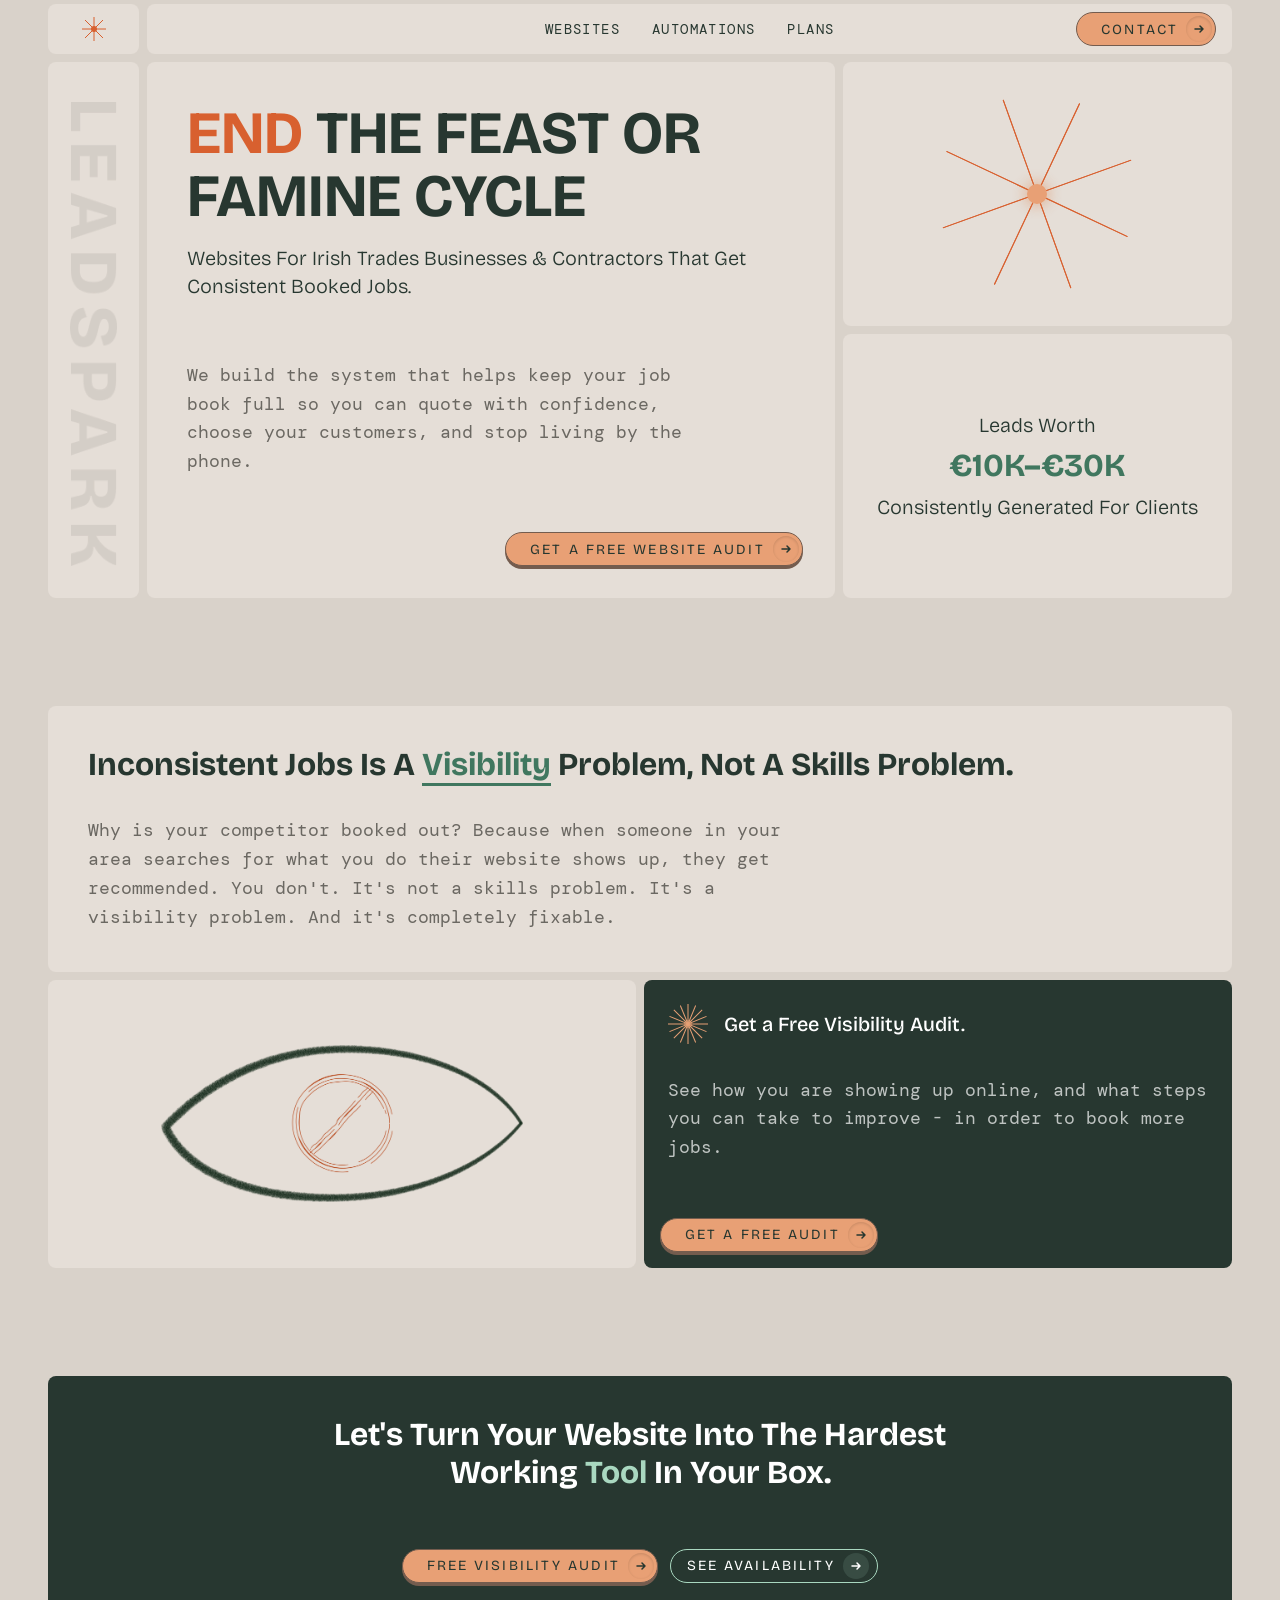
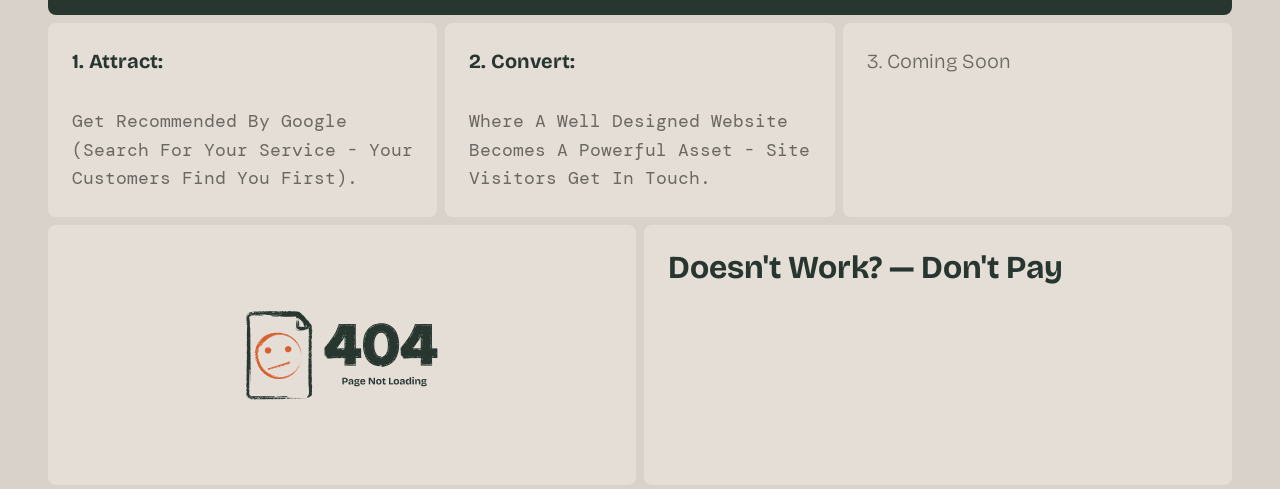
==== index.html @ 6b101833 "Remove inline font-size override on audit paragraph to match standard paragraph sizing Co-Authored-B" ====
<!DOCTYPE html>
<html lang="en">
<head>
  <meta charset="UTF-8">
  <meta name="viewport" content="width=device-width, initial-scale=1.0">
  <title>LeadSpark Systems — Websites For Irish Trades Businesses</title>
  <link rel="preconnect" href="https://fonts.googleapis.com">
  <link rel="preconnect" href="https://fonts.gstatic.com" crossorigin>
  <link href="https://fonts.googleapis.com/css2?family=Bricolage+Grotesque:wght@300;400;500;700&family=DM+Mono:wght@300;400;500&display=swap" rel="stylesheet">
  <style>
    :root {
      --off-white-bg: #d9d2ca;
      --white-card: #e5ded7;
      --transparent: hsla(0, 0%, 100%, 0);
      --brand-green: #40775f;
      --brand-ember: #d8602f;
      --forest-green: #273730;
      --pale-ember: #e8a075;
      --light-green: #a9d8c0;
      --muted-text: #6b6862;
      --forest-green-trans: hsla(153.75, 17%, 18.4%, 0.5);
      --color-white: white;

      --font-headings: 'Bricolage Grotesque', sans-serif;
      --font-paragraphs: 'DM Mono', monospace;

      --font-hero: 60px;
      --font-section-heading: 32px;
      --font-sub-heading: 20px;
      --font-paragraph: 18px;

      --section-side-padding: 48px;
      --section-tb-padding: 4px;
      --large-bento-padding: 32px;
      --small-bento-padding: 16px;
      --grid-gap: 8px;
      --h-para-gap: 16px;
      --text-wrap-padding: 8px;
      --text-wrap-gap: 16px;
      --paragraph-top-margin: 16px;
      --button-holder-margin: 48px;
      --divider-height: 100px;
      --min-bottom-pad: 64px;

      --outside-corner: 8px;

      --max-section-width: 1600px;
      --min-text-bento-height: 300px;
      --min-hero-bento-height: 600px;
      --boxy-paragraph-max-width: 500px;

      --logo-side-padding: 8px;
      --grid-columns: 12;
    }

    @media (max-width: 991px) {
      :root {
        --section-side-padding: 16px;
        --large-bento-padding: 24px;
        --grid-gap: 6px;
        --font-hero: 6vw;
        --font-section-heading: 3.6vw;
        --font-sub-heading: 2vw;
        --font-paragraph: 2vw;
        --outside-corner: 6px;
        --divider-height: 64px;
        --button-holder-margin: 32px;
        --grid-columns: 8;
      }
    }

    @media (max-width: 767px) {
      :root {
        --section-side-padding: 16px;
        --grid-gap: 6px;
        --font-hero: 8vw;
        --font-section-heading: 6vw;
        --font-sub-heading: 3.2vw;
        --font-paragraph: 2.8vw;
        --outside-corner: 4px;
        --divider-height: 56px;
        --large-bento-padding: 24px;
        --small-bento-padding: 16px;
        --button-holder-margin: 32px;
        --grid-columns: 6;
        --logo-side-padding: 4px;
        --text-wrap-padding: 4px;
        --text-wrap-gap: 16px;
        --paragraph-top-margin: 8px;
      }
    }

    @media (max-width: 479px) {
      :root {
        --section-side-padding: 8px;
        --grid-gap: 4px;
        --large-bento-padding: 12px;
        --small-bento-padding: 8px;
        --min-bottom-pad: 32px;
        --button-holder-margin: 24px;
      }
    }

    *, *::before, *::after { margin: 0; padding: 0; box-sizing: border-box; }

    body {
      background-color: var(--off-white-bg);
      color: var(--forest-green);
      font-family: var(--font-paragraphs);
      font-size: var(--font-paragraph);
      -webkit-font-smoothing: antialiased;
    }

    h1, h2, h3, h4, h5, h6 { font-family: var(--font-headings); }
    a { color: inherit; text-decoration: none; }

    /* ========== NAV (bento grid based) ========== */
    .nav-section {
      position: sticky;
      top: 0;
      z-index: 100;
      width: 100%;
      padding: var(--section-tb-padding) var(--section-side-padding);
      background-color: var(--off-white-bg);
    }

    .nav-container {
      max-width: var(--max-section-width);
      margin: 0 auto;
    }

    .nav-grid {
      display: grid;
      grid-template-columns: repeat(var(--grid-columns), minmax(0, 1fr));
      gap: var(--grid-gap);
      align-items: stretch;
    }

    .nav-logo-bento {
      grid-column: 1 / 2;
      background-color: var(--white-card);
      border-radius: var(--outside-corner);
      display: flex;
      align-items: center;
      justify-content: center;
      padding: 8px;
    }

    .nav-logo-bento svg { width: 28px; height: 28px; }

    .nav-links-bento {
      grid-column: 2 / -1;
      background-color: var(--white-card);
      border-radius: var(--outside-corner);
      position: relative;
      display: flex;
      align-items: center;
      justify-content: flex-end;
      padding: 8px var(--small-bento-padding);
    }

    .nav-links-center {
      position: absolute;
      left: 50%;
      transform: translateX(-50%);
      display: flex;
      gap: 32px;
      font-family: var(--font-paragraphs);
      font-size: 14px;
      font-weight: 400;
      letter-spacing: 0.1em;
    }

    .nav-links-center a { transition: color 0.2s; }
    .nav-links-center a:hover { color: var(--brand-green); }

    .hamburger {
      display: none;
      flex-direction: column;
      gap: 5px;
      cursor: pointer;
      padding: 4px;
      background: none;
      border: none;
    }

    .hamburger span {
      display: block;
      width: 22px;
      height: 2px;
      background-color: var(--forest-green);
      border-radius: 1px;
    }

    @media (max-width: 991px) {
      .nav-links-center { display: none; }
      .hamburger { display: flex; }
      .nav-links-bento { justify-content: space-between; }
    }

    @media (min-width: 992px) {
      .nav-logo-bento { grid-column: 1 / 2; }
      .nav-links-bento { grid-column: 2 / 13; }
    }

    @media (max-width: 991px) {
      .nav-logo-bento { grid-column: 1 / 2; }
      .nav-links-bento { grid-column: 2 / 9; }
    }

    @media (max-width: 767px) {
      .nav-logo-bento { grid-column: 1 / 2; }
      .nav-links-bento { grid-column: 2 / 7; }
      .nav-links-bento .cta-btn { font-size: 11px; padding-left: 12px; letter-spacing: 0.08em; }
    }

    /* ========== UNIVERSAL SECTION ========== */
    .universal-section {
      width: 100%;
      padding: var(--section-tb-padding) var(--section-side-padding);
      margin-bottom: var(--divider-height);
    }

    .universal-section:last-of-type { margin-bottom: 0; }

    .universal-container {
      max-width: var(--max-section-width);
      margin: 0 auto;
    }

    /* ========== BENTO GRID ========== */
    .bento-grid {
      display: grid;
      grid-template-columns: repeat(var(--grid-columns), minmax(0, 1fr));
      grid-auto-flow: row dense;
      gap: var(--grid-gap);
    }

    .bento-grid.rows-8 {
      grid-template-rows: repeat(8, minmax(0, 1fr));
    }

    /* ========== BENTO CARDS (no padding — content wrap handles padding) ========== */
    .fill-bento {
      width: 100%;
      height: 100%;
      background-color: var(--white-card);
      border-radius: var(--outside-corner);
      overflow: hidden;
    }

    .hug-bento {
      width: 100%;
      height: auto;
      background-color: var(--white-card);
      border-radius: var(--outside-corner);
      overflow: hidden;
    }

    .fill-bento.green, .hug-bento.green {
      background-color: var(--forest-green);
      color: var(--color-white);
    }

    /* ========== CONTENT WRAPS (padding lives here) ========== */
    .stretch-wrap {
      display: flex;
      flex-direction: column;
      height: 100%;
      padding: var(--large-bento-padding);
      justify-content: space-between;
    }

    .stretch-block {
      display: flex;
      flex-direction: column;
    }

    .text-wrap {
      display: flex;
      flex-direction: column;
      padding: var(--text-wrap-padding);
      gap: var(--text-wrap-gap);
    }

    .paragraph { margin-top: var(--paragraph-top-margin); }

    .small-bento-wrap {
      padding: var(--small-bento-padding);
      height: 100%;
    }

    .small-bento-wrap.center {
      display: flex;
      flex-direction: column;
      align-items: center;
      justify-content: center;
      text-align: center;
    }

    .small-bento-wrap.stretch {
      display: flex;
      flex-direction: column;
      justify-content: space-between;
    }

    /* ========== BUTTON HOLDER ========== */
    .button-holder {
      display: flex;
      margin-top: var(--button-holder-margin);
    }

    .button-holder.r { justify-content: flex-end; }

    .button-holder.c {
      justify-content: center;
      gap: 12px;
      flex-wrap: wrap;
    }

    .paragraph.block { max-width: var(--boxy-paragraph-max-width); }

    .full-width .paragraph { max-width: 65%; }

    @media (max-width: 767px) {
      .full-width .paragraph { max-width: 100%; }
    }

    /* ========== TYPOGRAPHY ========== */
    .hero-heading {
      font-family: var(--font-headings);
      font-size: var(--font-hero);
      font-weight: 700;
      line-height: 1.05;
      color: var(--forest-green);
    }

    .hero-heading .ember { color: var(--brand-ember); }

    .section-heading {
      font-family: var(--font-headings);
      font-size: var(--font-section-heading);
      font-weight: 700;
      line-height: 1.2;
    }

    .sub-heading {
      font-family: var(--font-headings);
      font-size: var(--font-sub-heading);
      font-weight: 300;
      line-height: 1.4;
    }

    .paragraph {
      font-family: var(--font-paragraphs);
      font-size: var(--font-paragraph);
      line-height: 1.6;
      color: var(--muted-text);
    }

    .green .paragraph { color: hsla(0, 0%, 100%, 0.7); }
    .green .sub-heading, .green .section-heading { color: var(--color-white); }

    .underline-green {
      color: var(--brand-green);
      text-decoration: underline;
      text-underline-offset: 8px;
    }

    .text-light-green { color: var(--light-green); }
    .text-brand-green { color: var(--brand-green); }
    .text-ember { color: var(--brand-ember); }

    /* ========== CTA BUTTON ========== */
    .cta-btn {
      display: inline-flex;
      align-items: center;
      height: 34px;
      border-radius: 20px;
      background-color: var(--pale-ember);
      border: 1px solid hsla(22, 20%, 38%, 1);
      box-shadow: 0 3px 0 0 hsla(22, 20%, 38%, 1);
      padding-left: 24px;
      gap: 8px;
      font-family: var(--font-headings);
      font-size: 14px;
      font-weight: 400;
      letter-spacing: 0.15em;
      color: var(--forest-green);
      cursor: pointer;
      text-decoration: none;
      white-space: nowrap;
      transition: transform 0.15s, box-shadow 0.15s;
    }

    .cta-btn:hover {
      transform: translateY(-2px);
      box-shadow: 0 5px 0 0 hsla(22, 20%, 38%, 1);
    }

    .cta-btn:active {
      transform: translateY(2px);
      box-shadow: 0 1px 0 0 hsla(22, 20%, 38%, 1);
    }

    .cta-btn.no-shadow {
      box-shadow: none;
    }
    .cta-btn.no-shadow:hover {
      box-shadow: none;
      transform: translateY(-1px);
    }
    .cta-btn.no-shadow:active {
      transform: translateY(1px);
    }

    .cta-btn .arrow-circle {
      display: flex;
      align-items: center;
      justify-content: center;
      width: 26px;
      height: 26px;
      border-radius: 50%;
      background-color: var(--pale-ember);
      box-shadow: inset 0 1px 3px rgba(0,0,0,0.15);
      margin-right: 3px;
      transition: transform 0.2s;
    }

    .cta-btn:hover .arrow-circle {
      transform: translateX(2px);
    }

    .cta-btn .arrow-circle svg { width: 12px; height: 12px; }

    .cta-btn-outline {
      display: inline-flex;
      align-items: center;
      height: 34px;
      border-radius: 20px;
      background-color: transparent;
      border: 1px solid var(--light-green);
      padding: 0 16px;
      gap: 8px;
      font-family: var(--font-headings);
      font-size: 14px;
      font-weight: 400;
      letter-spacing: 0.15em;
      color: var(--color-white);
      cursor: pointer;
      text-decoration: none;
      white-space: nowrap;
      transition: background-color 0.2s, transform 0.15s;
    }

    .cta-btn-outline:hover {
      background-color: hsla(150, 30%, 70%, 0.15);
      transform: translateY(-1px);
    }

    .cta-btn-outline:active {
      transform: translateY(1px);
    }

    .cta-btn-outline .arrow-circle {
      display: flex;
      align-items: center;
      justify-content: center;
      width: 26px;
      height: 26px;
      border-radius: 50%;
      background-color: hsla(150, 30%, 70%, 0.15);
      margin-right: -8px;
      transition: transform 0.2s;
    }

    .cta-btn-outline:hover .arrow-circle { transform: translateX(2px); }
    .cta-btn-outline .arrow-circle svg { width: 12px; height: 12px; }

    /* ========== DIVIDER ========== */
    .divider { width: 100%; height: var(--divider-height); }

    /* ========== VERTICAL LOGO IMAGE ========== */
    .hero-vertical { position: relative; }

    .logo-bento-inner {
      position: absolute;
      top: 0;
      left: 0;
      width: 100%;
      height: 100%;
      padding-top: calc(var(--large-bento-padding) + var(--text-wrap-padding));
      padding-bottom: 32px;
      padding-left: 8px;
      padding-right: 8px;
      overflow: hidden;
    }

    .logo-bento-inner img {
      display: block;
      width: 100%;
      height: 100%;
      object-fit: contain;
      object-position: top center;
      opacity: 0.2;
    }

    @media (max-width: 767px) {
      .logo-bento-inner {
        padding-left: 4px;
        padding-right: 4px;
        padding-bottom: 12px;
      }
    }

    /* ========== SPARK (8 spokes + center circle, scroll-reactive) ========== */
    .spark-container {
      position: relative;
      width: 100%;
      height: 100%;
      display: flex;
      align-items: center;
      justify-content: center;
      padding: var(--large-bento-padding);
    }

    .spark-inner {
      position: relative;
      width: 100%;
      max-width: 200px;
      max-height: 200px;
      aspect-ratio: 1;
    }

    .spark-line {
      position: absolute;
      top: 50%;
      left: 50%;
      width: 100%;
      height: 1px;
      background-color: var(--brand-ember);
      transform-origin: center center;
    }

    .spark-center {
      position: absolute;
      top: 50%;
      left: 50%;
      transform: translate(-50%, -50%);
      width: 20px;
      height: 20px;
      border-radius: 50%;
      background-color: var(--pale-ember);
      opacity: 0.6;
      z-index: 2;
      transition: opacity 0.3s, box-shadow 0.3s;
    }

    .spark-center.active {
      opacity: 1;
      box-shadow: 0 0 12px 4px hsla(22, 70%, 55%, 0.3);
    }

    /* ========== SVG / IMAGE CONTAINERS ========== */
    .svg-container {
      display: flex;
      align-items: center;
      justify-content: center;
      width: 100%;
      height: 100%;
      padding: var(--large-bento-padding);
    }

    .svg-container svg,
    .svg-container img { max-width: 70%; max-height: 70%; }

    /* ========== CARD GRID (sub-grid for service cards) ========== */
    .card-grid {
      display: grid;
      width: 100%;
      grid-template-columns: repeat(3, minmax(0, 1fr));
      gap: var(--grid-gap);
    }

    @media (max-width: 767px) {
      .card-grid { grid-template-columns: 1fr; }
      .cta-btn { font-size: 12px; padding-left: 16px; letter-spacing: 0.1em; }
      .cta-btn-outline { font-size: 12px; padding: 0 12px; letter-spacing: 0.1em; }
    }

    /* ===================================================================
       HERO GRID PLACEMENT
       =================================================================== */
    .hero-grid { max-height: 86vh; }

    .hero-vertical {
      grid-column: 1 / 2;
      grid-row: 1 / -1;
    }
    .hero-main {
      grid-column: 2 / 9;
      grid-row: 1 / -1;
    }
    .hero-spark {
      grid-column: 9 / 13;
      grid-row: 1 / 5;
    }
    .hero-stats {
      grid-column: 9 / 13;
      grid-row: 5 / 9;
    }

    @media (max-width: 991px) {
      .hero-main { grid-column: 2 / 6; }
      .hero-spark { grid-column: 6 / 9; }
      .hero-stats { grid-column: 6 / 9; }
    }

    @media (max-width: 767px) {
      .bento-grid.hero-grid {
        grid-template-rows: repeat(6, minmax(0, 1fr));
        max-height: unset;
      }
      .hero-vertical { grid-column: 1 / 2; grid-row: 1 / 5; }
      .hero-main { grid-column: 2 / 7; grid-row: 1 / 5; }
      .hero-main .stretch-wrap { height: auto; justify-content: flex-start; gap: 64px; }
      .hero-main .button-holder { margin-top: 32px; }
      .hero-spark { grid-column: 1 / 4; grid-row: 5 / 7; }
      .hero-stats { grid-column: 4 / 7; grid-row: 5 / 7; }
    }

    /* ===================================================================
       SECTION 2 GRID PLACEMENT
       =================================================================== */
    .s2-text { grid-column: 1 / -1; }
    .s2-eye { grid-column: 1 / 7; min-height: 280px; }
    .s2-audit { grid-column: 7 / 13; }

    @media (max-width: 991px) {
      .s2-text { grid-column: 1 / -1; }
      .s2-eye { grid-column: 1 / 5; }
      .s2-audit { grid-column: 5 / 9; }
    }

    @media (max-width: 767px) {
      /* Text/header bento always first (full width), then the two
         supporting bentos side-by-side below, equal height. */
      .s2-text { grid-column: 1 / -1; grid-row: 1; order: 0; }
      .s2-eye { grid-column: 1 / 4; grid-row: 2; order: 0; min-height: 0; }
      .s2-audit { grid-column: 4 / -1; grid-row: 2; order: 0; }
    }

    /* ===================================================================
       SECTION 3 GRID PLACEMENT
       =================================================================== */
    .s3-cta { grid-column: 1 / -1; }
    .s3-cards { grid-column: 1 / -1; }
    .s3-404 { grid-column: 1 / 7; min-height: 260px; }
    .s3-guarantee { grid-column: 7 / 13; min-height: 260px; }

    @media (max-width: 991px) {
      .s3-404 { grid-column: 1 / 5; }
      .s3-guarantee { grid-column: 5 / 9; }
    }

    @media (max-width: 767px) {
      .s3-404 { grid-column: 1 / -1; }
      .s3-guarantee { grid-column: 1 / -1; }
    }
  </style>
</head>
<body>

  <!-- NAV (bento grid based) -->
  <nav class="nav-section">
    <div class="nav-container">
      <div class="nav-grid">
        <div class="nav-logo-bento">
          <svg width="28" height="28" viewBox="0 0 28 28" fill="none">
            <circle cx="14" cy="14" r="3" fill="var(--brand-ember)"/>
            <line x1="14" y1="2" x2="14" y2="26" stroke="var(--brand-ember)" stroke-width="1"/>
            <line x1="2" y1="14" x2="26" y2="14" stroke="var(--brand-ember)" stroke-width="1"/>
            <line x1="5" y1="5" x2="23" y2="23" stroke="var(--brand-ember)" stroke-width="1"/>
            <line x1="23" y1="5" x2="5" y2="23" stroke="var(--brand-ember)" stroke-width="1"/>
          </svg>
        </div>
        <div class="nav-links-bento">
          <button class="hamburger" aria-label="Menu">
            <span></span>
            <span></span>
            <span></span>
          </button>
          <div class="nav-links-center">
            <a href="#">WEBSITES</a>
            <a href="#">AUTOMATIONS</a>
            <a href="#">PLANS</a>
          </div>
          <a href="#" class="cta-btn no-shadow">
            CONTACT
            <span class="arrow-circle">
              <svg viewBox="0 0 12 12" fill="none"><path d="M2 6h8M7 3l3 3-3 3" stroke="var(--forest-green)" stroke-width="1.5" stroke-linecap="round" stroke-linejoin="round"/></svg>
            </span>
          </a>
        </div>
      </div>
    </div>
  </nav>

  <!-- ========== SECTION 1 — HERO ========== -->
  <section class="universal-section">
    <div class="universal-container">
      <div class="bento-grid rows-8 hero-grid">

        <!-- Vertical LEADSPARK — image -->
        <div class="fill-bento hero-vertical">
          <div class="logo-bento-inner">
            <img src="assets/leadspark.png" alt="LEADSPARK">
          </div>
        </div>

        <!-- Hero Main Card (hug-bento, anchor) -->
        <div class="hug-bento hero-main">
          <div class="stretch-wrap">
            <div class="stretch-block">
              <div class="text-wrap">
                <h2 class="hero-heading"><span class="ember">END</span> THE FEAST OR FAMINE CYCLE</h2>
                <h1 class="sub-heading">Websites For Irish Trades Businesses &amp; Contractors That Get Consistent Booked Jobs.</h1>
              </div>
            </div>
            <div class="stretch-block">
              <div class="text-wrap">
                <p class="paragraph block">We build the system that helps keep your job book full so you can quote with confidence, choose your customers, and stop living by the phone.</p>
              </div>
              <div class="button-holder r">
                <a href="#" class="cta-btn">
                  GET A FREE WEBSITE AUDIT
                  <span class="arrow-circle">
                    <svg viewBox="0 0 12 12" fill="none"><path d="M2 6h8M7 3l3 3-3 3" stroke="var(--forest-green)" stroke-width="1.5" stroke-linecap="round" stroke-linejoin="round"/></svg>
                  </span>
                </a>
              </div>
            </div>
          </div>
        </div>

        <!-- Spark (8 spokes + center circle, scroll-reactive) -->
        <div class="fill-bento hero-spark">
          <div class="spark-container">
            <div class="spark-inner" id="hero-spark">
              <div class="spark-line"></div>
              <div class="spark-line"></div>
              <div class="spark-line"></div>
              <div class="spark-line"></div>
              <div class="spark-line"></div>
              <div class="spark-line"></div>
              <div class="spark-line"></div>
              <div class="spark-line"></div>
              <div class="spark-center" id="spark-center"></div>
            </div>
          </div>
        </div>

        <!-- Stats Card -->
        <div class="fill-bento hero-stats">
          <div class="small-bento-wrap center">
            <span class="sub-heading">Leads Worth</span>
            <span class="section-heading text-brand-green" style="margin: 8px 0;">&#8364;10K&ndash;&#8364;30K</span>
            <span class="sub-heading">Consistently Generated For Clients</span>
          </div>
        </div>

      </div>
    </div>
  </section>

  <!-- ========== SECTION 2 — VISIBILITY PROBLEM ========== -->
  <section class="universal-section">
    <div class="universal-container">
      <div class="bento-grid">

        <div class="hug-bento full-width s2-text">
          <div class="stretch-wrap" style="height:auto;">
            <div class="stretch-block">
              <div class="text-wrap">
                <h2 class="section-heading">Inconsistent Jobs Is A <span class="underline-green">Visibility</span> Problem, Not A Skills Problem.</h2>
              </div>
              <div class="text-wrap">
                <p class="paragraph">Why is your competitor booked out? Because when someone in your area searches for what you do their website shows up, they get recommended. You don't. It's not a skills problem. It's a visibility problem. And it's completely fixable.</p>
              </div>
            </div>
          </div>
        </div>

        <!-- Eye Illustration (image) -->
        <div class="fill-bento s2-eye">
          <div class="svg-container">
            <img src="assets/eye.png" alt="Eye illustration">
          </div>
        </div>

        <!-- Free Audit Card (green) -->
        <div class="fill-bento green s2-audit">
          <div class="small-bento-wrap stretch">
            <div class="stretch-block">
              <div class="text-wrap">
                <div style="display:flex;align-items:center;gap:var(--h-para-gap);">
                  <div class="spark-container" style="width:40px;height:40px;padding:0;">
                    <div class="spark-inner" style="max-width:40px;max-height:40px;">
                      <div class="spark-line" style="background-color:var(--pale-ember);transform:translate(-50%,-50%) rotate(0deg);"></div>
                      <div class="spark-line" style="background-color:var(--pale-ember);transform:translate(-50%,-50%) rotate(22.5deg);"></div>
                      <div class="spark-line" style="background-color:var(--pale-ember);transform:translate(-50%,-50%) rotate(45deg);"></div>
                      <div class="spark-line" style="background-color:var(--pale-ember);transform:translate(-50%,-50%) rotate(67.5deg);"></div>
                      <div class="spark-line" style="background-color:var(--pale-ember);transform:translate(-50%,-50%) rotate(90deg);"></div>
                      <div class="spark-line" style="background-color:var(--pale-ember);transform:translate(-50%,-50%) rotate(112.5deg);"></div>
                      <div class="spark-line" style="background-color:var(--pale-ember);transform:translate(-50%,-50%) rotate(135deg);"></div>
                      <div class="spark-line" style="background-color:var(--pale-ember);transform:translate(-50%,-50%) rotate(157.5deg);"></div>
                      <div class="spark-center" style="width:8px;height:8px;background-color:var(--pale-ember);opacity:0.5;"></div>
                    </div>
                  </div>
                  <h3 class="sub-heading" style="color:var(--color-white);font-weight:500;">Get a Free Visibility Audit.</h3>
                </div>
              </div>
              <div class="text-wrap">
                <p class="paragraph" style="color:hsla(0,0%,100%,0.7);">See how you are showing up online, and what steps you can take to improve - in order to book more jobs.</p>
              </div>
            </div>
            <div class="button-holder">
              <a href="#" class="cta-btn">
                GET A FREE AUDIT
                <span class="arrow-circle">
                  <svg viewBox="0 0 12 12" fill="none"><path d="M2 6h8M7 3l3 3-3 3" stroke="var(--forest-green)" stroke-width="1.5" stroke-linecap="round" stroke-linejoin="round"/></svg>
                </span>
              </a>
            </div>
          </div>
        </div>

      </div>
    </div>
  </section>

  <!-- ========== SECTION 3 — CTA + SERVICES ========== -->
  <section class="universal-section">
    <div class="universal-container">
      <div class="bento-grid" style="grid-auto-rows: auto;">

        <div class="hug-bento green full-width s3-cta">
          <div class="stretch-wrap" style="align-items:center;text-align:center;">
            <div class="stretch-block" style="align-items:center;">
              <div class="text-wrap" style="align-items:center;">
                <h2 class="section-heading" style="color:var(--color-white);max-width:700px;">Let's Turn Your Website Into The Hardest Working <span class="text-light-green">Tool</span> In Your Box.</h2>
              </div>
              <div class="button-holder c">
                <a href="#" class="cta-btn">
                  FREE VISIBILITY AUDIT
                  <span class="arrow-circle">
                    <svg viewBox="0 0 12 12" fill="none"><path d="M2 6h8M7 3l3 3-3 3" stroke="var(--forest-green)" stroke-width="1.5" stroke-linecap="round" stroke-linejoin="round"/></svg>
                  </span>
                </a>
                <a href="#" class="cta-btn-outline">
                  SEE AVAILABILITY
                  <span class="arrow-circle">
                    <svg viewBox="0 0 12 12" fill="none"><path d="M2 6h8M7 3l3 3-3 3" stroke="var(--color-white)" stroke-width="1.5" stroke-linecap="round" stroke-linejoin="round"/></svg>
                  </span>
                </a>
              </div>
            </div>
          </div>
        </div>

        <div class="s3-cards">
          <div class="card-grid">
            <div class="fill-bento">
              <div class="small-bento-wrap stretch">
                <div class="text-wrap">
                  <h3 class="sub-heading"><strong>1. Attract:</strong></h3>
                </div>
                <div class="text-wrap">
                  <p class="paragraph">Get Recommended By Google (Search For Your Service - Your Customers Find You First).</p>
                </div>
              </div>
            </div>
            <div class="fill-bento">
              <div class="small-bento-wrap stretch">
                <div class="text-wrap">
                  <h3 class="sub-heading"><strong>2. Convert:</strong></h3>
                </div>
                <div class="text-wrap">
                  <p class="paragraph">Where A Well Designed Website Becomes A Powerful Asset - Site Visitors Get In Touch.</p>
                </div>
              </div>
            </div>
            <div class="fill-bento">
              <div class="small-bento-wrap stretch">
                <div class="text-wrap">
                  <h3 class="sub-heading" style="color:var(--muted-text);">3. Coming Soon</h3>
                </div>
              </div>
            </div>
          </div>
        </div>

        <!-- 404 Illustration (image) -->
        <div class="fill-bento s3-404">
          <div class="svg-container">
            <img src="assets/Group 4.png" alt="404 Page Not Loading">
          </div>
        </div>

        <!-- Guarantee Card -->
        <div class="fill-bento s3-guarantee">
          <div class="small-bento-wrap stretch">
            <div class="text-wrap">
              <h3 class="section-heading">Doesn't Work? &mdash; Don't Pay</h3>
            </div>
          </div>
        </div>

      </div>
    </div>
  </section>

  <script>
    (function() {
      var spark = document.getElementById('hero-spark');
      var center = document.getElementById('spark-center');
      if (!spark) return;

      var spokes = spark.querySelectorAll('.spark-line');
      var angle = 0;
      var velocity = 0;
      var lastScroll = window.scrollY;
      var idleSpeed = 0.08;
      var scrollBoost = 0;

      function setSpokes() {
        var baseSpacing = 360 / spokes.length;
        for (var i = 0; i < spokes.length; i++) {
          var a = angle + (baseSpacing * i);
          spokes[i].style.transform = 'translate(-50%, -50%) rotate(' + a + 'deg)';
        }
      }

      function tick() {
        var currentScroll = window.scrollY;
        var delta = Math.abs(currentScroll - lastScroll);
        lastScroll = currentScroll;

        scrollBoost += (delta * 0.8 - scrollBoost) * 0.12;
        scrollBoost *= 0.96;

        velocity = idleSpeed + scrollBoost * 0.15;
        angle += velocity;

        if (scrollBoost > 1.5 && center) {
          center.classList.add('active');
        } else if (center) {
          center.classList.remove('active');
        }

        setSpokes();
        requestAnimationFrame(tick);
      }

      setSpokes();
      requestAnimationFrame(tick);
    })();
  </script>

</body>
</html>
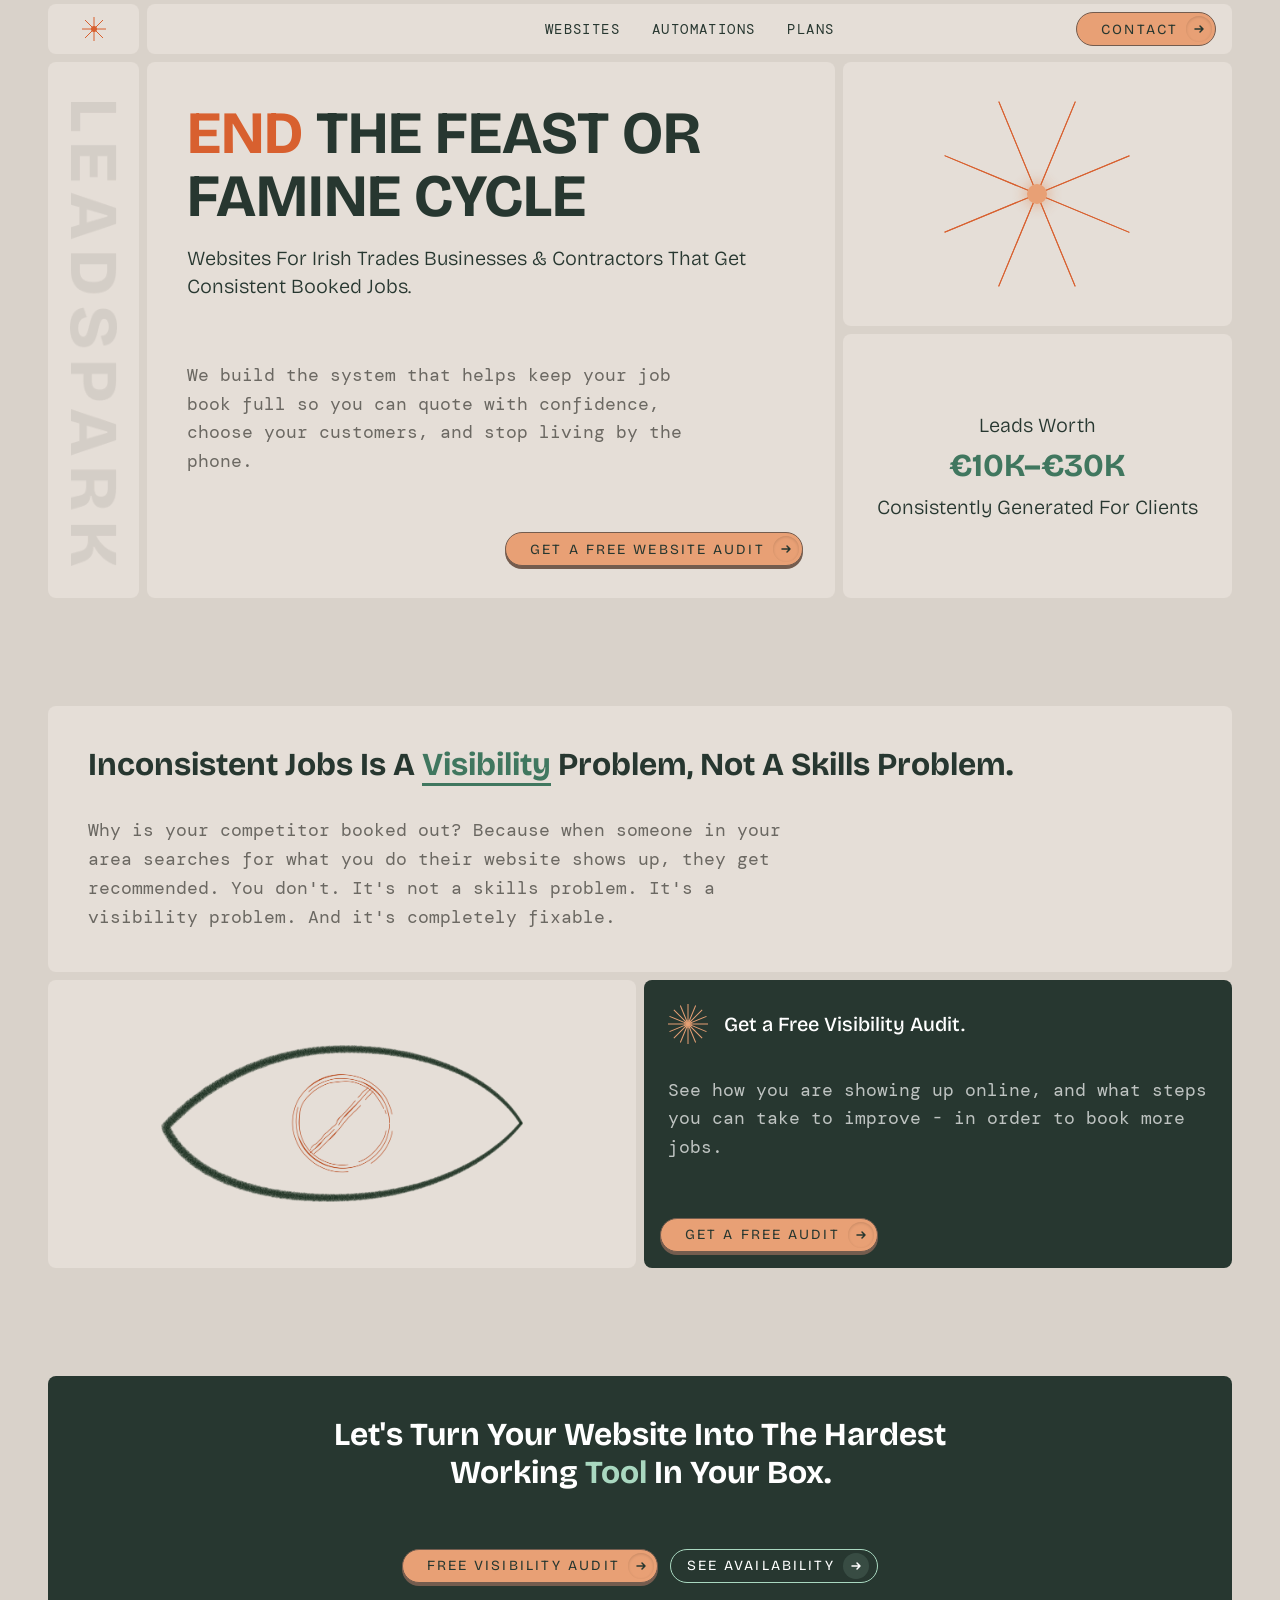
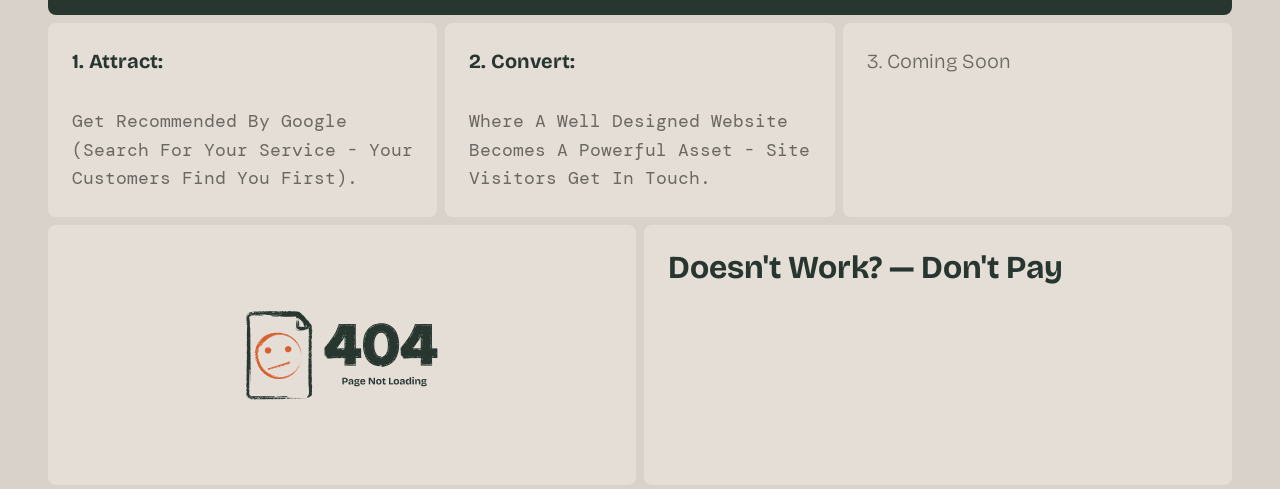
==== commit 317327ec: "Scale down buttons proportionally on mobile (height, arrow circle, gap, border-radius) Co-Authored-B" ====
--- a/index.html
+++ b/index.html
@@ -584,8 +584,12 @@
 
     @media (max-width: 767px) {
       .card-grid { grid-template-columns: 1fr; }
-      .cta-btn { font-size: 12px; padding-left: 16px; letter-spacing: 0.1em; }
-      .cta-btn-outline { font-size: 12px; padding: 0 12px; letter-spacing: 0.1em; }
+      .cta-btn { font-size: 12px; height: 28px; padding-left: 16px; gap: 6px; letter-spacing: 0.1em; border-radius: 16px; }
+      .cta-btn .arrow-circle { width: 22px; height: 22px; }
+      .cta-btn .arrow-circle svg { width: 10px; height: 10px; }
+      .cta-btn-outline { font-size: 12px; height: 28px; padding: 0 12px; gap: 6px; letter-spacing: 0.1em; border-radius: 16px; }
+      .cta-btn-outline .arrow-circle { width: 22px; height: 22px; }
+      .cta-btn-outline .arrow-circle svg { width: 10px; height: 10px; }
     }
 
     /* ===================================================================
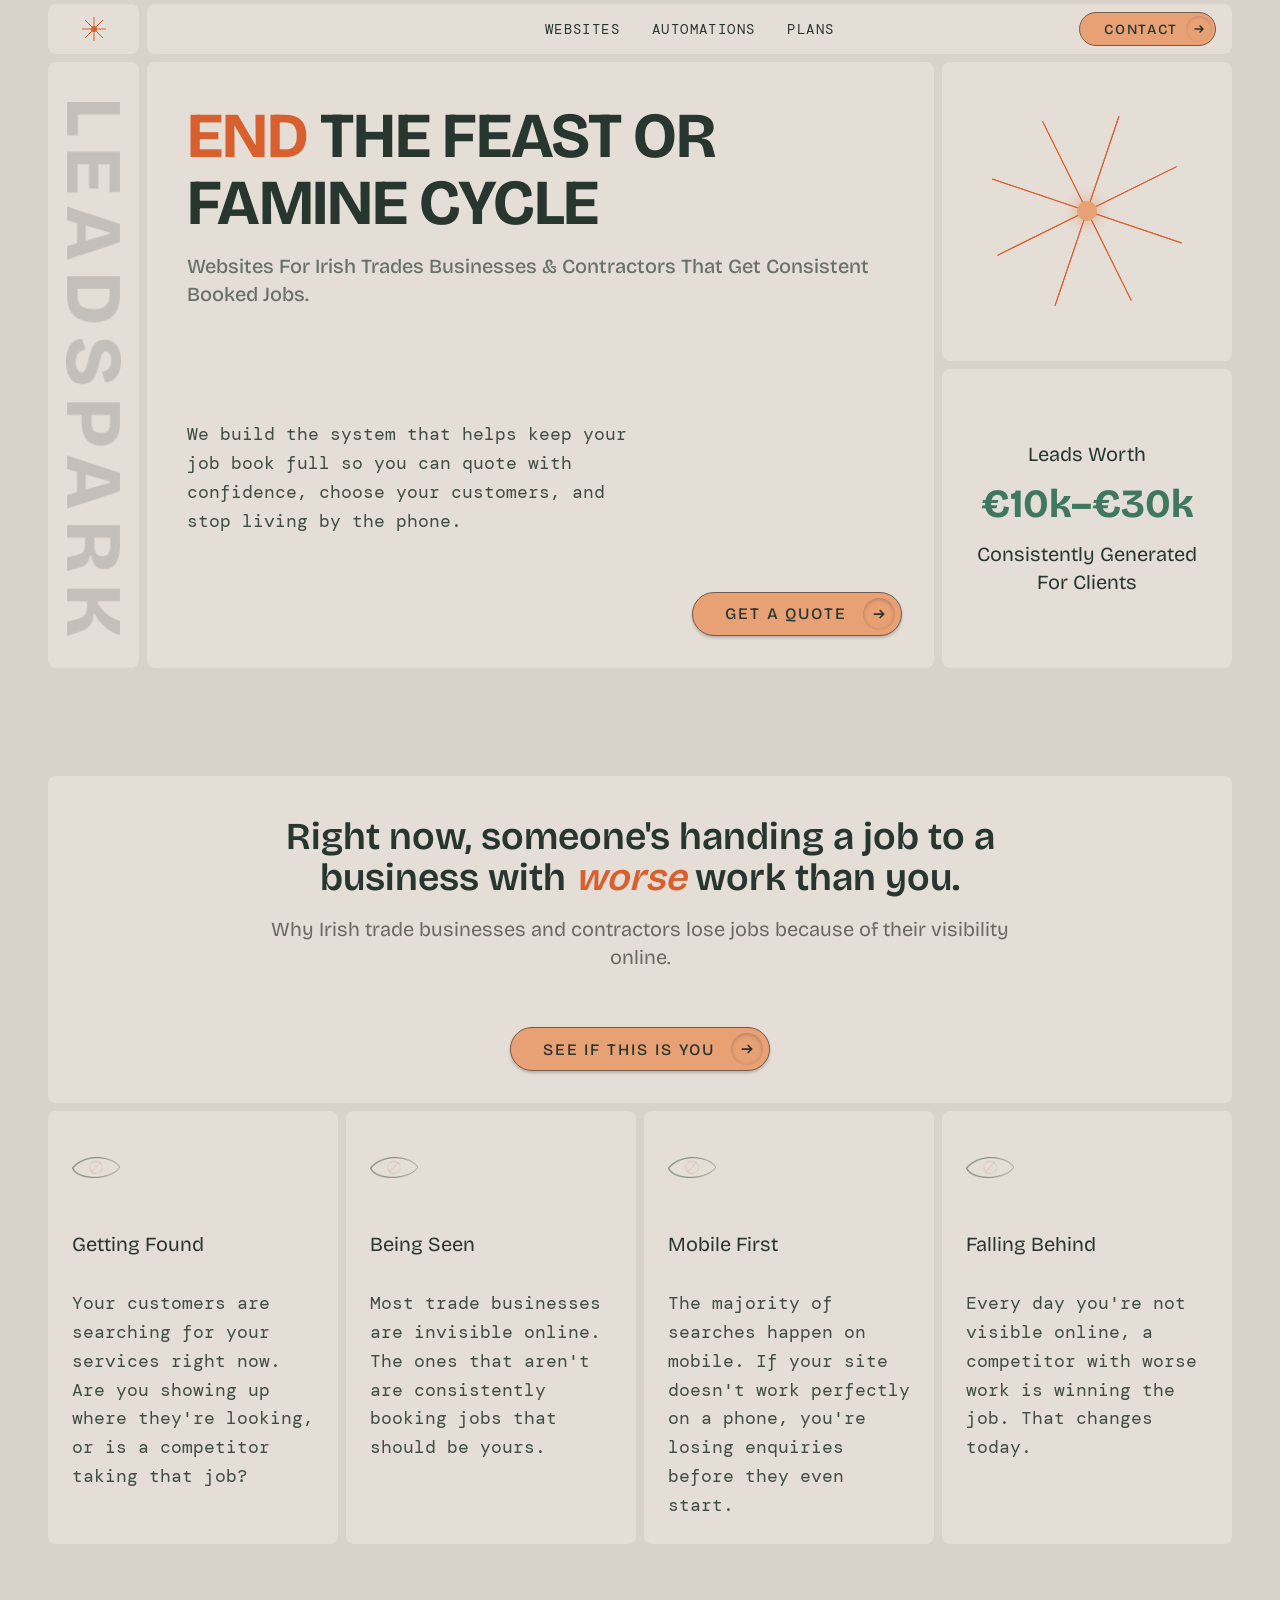
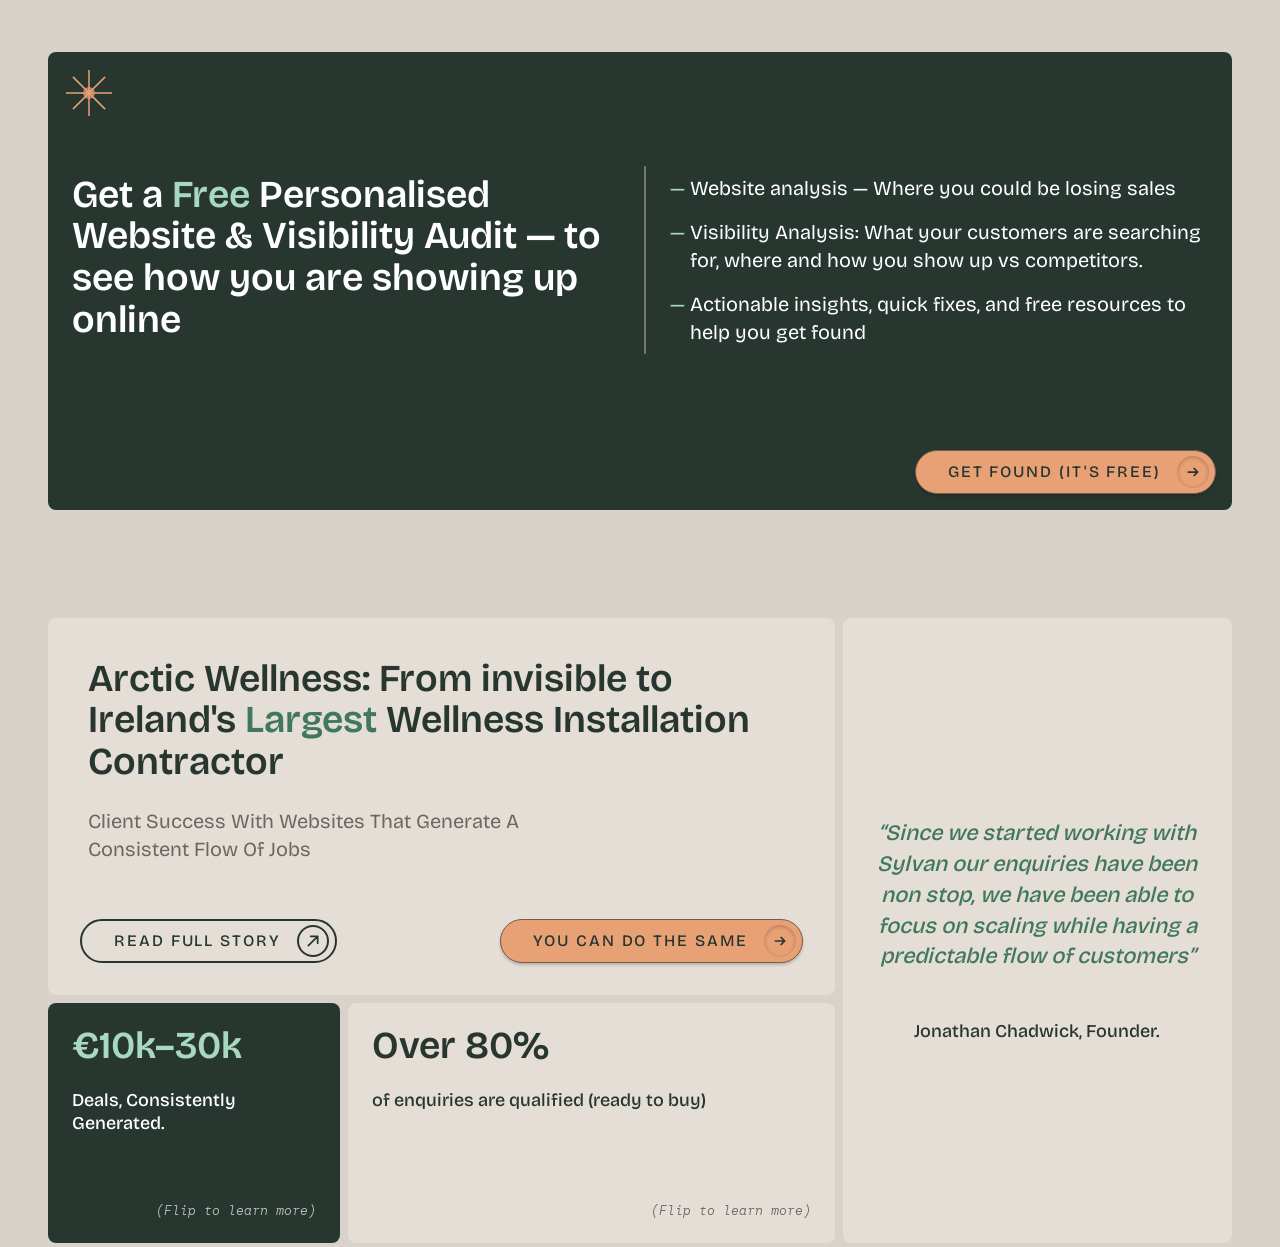
==== commit 8f88cae8: "Rebuild homepage with Figma-accurate layout for all 4 sections - Hero: 2-row grid (LEADSPARK col 1, " ====
--- a/index.html
+++ b/index.html
@@ -6,8 +6,11 @@
   <title>LeadSpark Systems — Websites For Irish Trades Businesses</title>
   <link rel="preconnect" href="https://fonts.googleapis.com">
   <link rel="preconnect" href="https://fonts.gstatic.com" crossorigin>
-  <link href="https://fonts.googleapis.com/css2?family=Bricolage+Grotesque:wght@300;400;500;700&family=DM+Mono:wght@300;400;500&display=swap" rel="stylesheet">
+  <link href="https://fonts.googleapis.com/css2?family=Bricolage+Grotesque:wght@300;400;500;600;700&family=DM+Mono:ital,wght@0,300;0,400;0,500;1,300;1,400&display=swap" rel="stylesheet">
   <style>
+    /* ===================================================================
+       CSS VARIABLES
+       =================================================================== */
     :root {
       --off-white-bg: #d9d2ca;
       --white-card: #e5ded7;
@@ -24,7 +27,7 @@
       --font-headings: 'Bricolage Grotesque', sans-serif;
       --font-paragraphs: 'DM Mono', monospace;
 
-      --font-hero: 60px;
+      --font-hero: 64px;
       --font-section-heading: 32px;
       --font-sub-heading: 20px;
       --font-paragraph: 18px;
@@ -58,10 +61,10 @@
         --section-side-padding: 16px;
         --large-bento-padding: 24px;
         --grid-gap: 6px;
-        --font-hero: 6vw;
-        --font-section-heading: 3.6vw;
-        --font-sub-heading: 2vw;
-        --font-paragraph: 2vw;
+        --font-hero: clamp(32px, 6vw, 60px);
+        --font-section-heading: clamp(20px, 3.6vw, 32px);
+        --font-sub-heading: clamp(14px, 2vw, 20px);
+        --font-paragraph: clamp(14px, 2vw, 18px);
         --outside-corner: 6px;
         --divider-height: 64px;
         --button-holder-margin: 32px;
@@ -73,10 +76,10 @@
       :root {
         --section-side-padding: 16px;
         --grid-gap: 6px;
-        --font-hero: 8vw;
-        --font-section-heading: 6vw;
-        --font-sub-heading: 3.2vw;
-        --font-paragraph: 2.8vw;
+        --font-hero: clamp(24px, 8vw, 48px);
+        --font-section-heading: clamp(18px, 6vw, 32px);
+        --font-sub-heading: clamp(11px, 3.2vw, 18px);
+        --font-paragraph: clamp(11px, 2.8vw, 16px);
         --outside-corner: 4px;
         --divider-height: 56px;
         --large-bento-padding: 24px;
@@ -85,7 +88,7 @@
         --grid-columns: 6;
         --logo-side-padding: 4px;
         --text-wrap-padding: 4px;
-        --text-wrap-gap: 16px;
+        --text-wrap-gap: 8px;
         --paragraph-top-margin: 8px;
       }
     }
@@ -101,6 +104,9 @@
       }
     }
 
+    /* ===================================================================
+       RESET + BASE
+       =================================================================== */
     *, *::before, *::after { margin: 0; padding: 0; box-sizing: border-box; }
 
     body {
@@ -114,7 +120,9 @@
     h1, h2, h3, h4, h5, h6 { font-family: var(--font-headings); }
     a { color: inherit; text-decoration: none; }
 
-    /* ========== NAV (bento grid based) ========== */
+    /* ===================================================================
+       NAV
+       =================================================================== */
     .nav-section {
       position: sticky;
       top: 0;
@@ -196,14 +204,6 @@
       .nav-links-center { display: none; }
       .hamburger { display: flex; }
       .nav-links-bento { justify-content: space-between; }
-    }
-
-    @media (min-width: 992px) {
-      .nav-logo-bento { grid-column: 1 / 2; }
-      .nav-links-bento { grid-column: 2 / 13; }
-    }
-
-    @media (max-width: 991px) {
       .nav-logo-bento { grid-column: 1 / 2; }
       .nav-links-bento { grid-column: 2 / 9; }
     }
@@ -211,10 +211,11 @@
     @media (max-width: 767px) {
       .nav-logo-bento { grid-column: 1 / 2; }
       .nav-links-bento { grid-column: 2 / 7; }
-      .nav-links-bento .cta-btn { font-size: 11px; padding-left: 12px; letter-spacing: 0.08em; }
-    }
-
-    /* ========== UNIVERSAL SECTION ========== */
+    }
+
+    /* ===================================================================
+       SECTION WRAPPERS
+       =================================================================== */
     .universal-section {
       width: 100%;
       padding: var(--section-tb-padding) var(--section-side-padding);
@@ -223,24 +224,29 @@
 
     .universal-section:last-of-type { margin-bottom: 0; }
 
-    .universal-container {
+    .hero-section {
+      width: 100%;
+      padding: var(--section-tb-padding) var(--section-side-padding);
+      margin-bottom: var(--divider-height);
+    }
+
+    .section-container {
       max-width: var(--max-section-width);
       margin: 0 auto;
     }
 
-    /* ========== BENTO GRID ========== */
+    /* ===================================================================
+       BENTO GRID
+       =================================================================== */
     .bento-grid {
       display: grid;
       grid-template-columns: repeat(var(--grid-columns), minmax(0, 1fr));
-      grid-auto-flow: row dense;
       gap: var(--grid-gap);
     }
 
-    .bento-grid.rows-8 {
-      grid-template-rows: repeat(8, minmax(0, 1fr));
-    }
-
-    /* ========== BENTO CARDS (no padding — content wrap handles padding) ========== */
+    /* ===================================================================
+       BENTO CARDS
+       =================================================================== */
     .fill-bento {
       width: 100%;
       height: 100%;
@@ -257,13 +263,22 @@
       overflow: hidden;
     }
 
-    .fill-bento.green, .hug-bento.green {
+    .fill-bento.dark, .hug-bento.dark {
       background-color: var(--forest-green);
       color: var(--color-white);
     }
 
-    /* ========== CONTENT WRAPS (padding lives here) ========== */
-    .stretch-wrap {
+    /* ===================================================================
+       CONTENT WRAPS
+       =================================================================== */
+    .hug-bento-wrap {
+      display: flex;
+      flex-direction: column;
+      padding: var(--large-bento-padding);
+      gap: 96px;
+    }
+
+    .fill-bento-wrap-large {
       display: flex;
       flex-direction: column;
       height: 100%;
@@ -271,67 +286,61 @@
       justify-content: space-between;
     }
 
-    .stretch-block {
-      display: flex;
-      flex-direction: column;
-    }
-
-    .text-wrap {
-      display: flex;
-      flex-direction: column;
-      padding: var(--text-wrap-padding);
-      gap: var(--text-wrap-gap);
-    }
-
-    .paragraph { margin-top: var(--paragraph-top-margin); }
-
-    .small-bento-wrap {
+    .fill-bento-wrap-small {
+      display: flex;
+      flex-direction: column;
+      height: 100%;
       padding: var(--small-bento-padding);
-      height: 100%;
-    }
-
-    .small-bento-wrap.center {
-      display: flex;
-      flex-direction: column;
+    }
+
+    .fill-bento-wrap-small.center {
       align-items: center;
       justify-content: center;
       text-align: center;
     }
 
-    .small-bento-wrap.stretch {
-      display: flex;
-      flex-direction: column;
+    .stretch-wrap {
+      display: flex;
+      flex-direction: column;
+      height: 100%;
+      padding: var(--large-bento-padding);
       justify-content: space-between;
     }
 
-    /* ========== BUTTON HOLDER ========== */
-    .button-holder {
-      display: flex;
-      margin-top: var(--button-holder-margin);
-    }
-
-    .button-holder.r { justify-content: flex-end; }
-
-    .button-holder.c {
-      justify-content: center;
-      gap: 12px;
-      flex-wrap: wrap;
-    }
-
-    .paragraph.block { max-width: var(--boxy-paragraph-max-width); }
-
-    .full-width .paragraph { max-width: 65%; }
-
     @media (max-width: 767px) {
-      .full-width .paragraph { max-width: 100%; }
-    }
-
-    /* ========== TYPOGRAPHY ========== */
+      .stretch-wrap { height: auto; gap: 48px; }
+    }
+
+    .stretch-block {
+      display: flex;
+      flex-direction: column;
+    }
+
+    /* ===================================================================
+       TEXT WRAP
+       =================================================================== */
+    .text-wrap {
+      display: flex;
+      flex-direction: column;
+      padding: var(--text-wrap-padding);
+      gap: var(--text-wrap-gap);
+    }
+
+    .text-wrap.centered {
+      align-items: center;
+      text-align: center;
+    }
+
+    /* ===================================================================
+       TYPOGRAPHY
+       =================================================================== */
     .hero-heading {
       font-family: var(--font-headings);
       font-size: var(--font-hero);
       font-weight: 700;
       line-height: 1.05;
+      letter-spacing: -0.02em;
+      text-transform: uppercase;
       color: var(--forest-green);
     }
 
@@ -340,38 +349,92 @@
     .section-heading {
       font-family: var(--font-headings);
       font-size: var(--font-section-heading);
-      font-weight: 700;
+      font-weight: 600;
       line-height: 1.2;
+    }
+
+    .lg-heading {
+      font-family: var(--font-headings);
+      font-size: 38px;
+      font-weight: 600;
+      line-height: 1.1;
+    }
+
+    @media (max-width: 991px) {
+      .lg-heading { font-size: clamp(22px, 4vw, 38px); }
+    }
+
+    @media (max-width: 767px) {
+      .lg-heading { font-size: clamp(18px, 5.5vw, 30px); }
     }
 
     .sub-heading {
       font-family: var(--font-headings);
       font-size: var(--font-sub-heading);
-      font-weight: 300;
+      font-weight: 400;
       line-height: 1.4;
+    }
+
+    .card-heading {
+      font-family: var(--font-headings);
+      font-size: var(--font-sub-heading);
+      font-weight: 400;
+      line-height: 1.3;
+      text-transform: capitalize;
+      color: var(--forest-green);
     }
 
     .paragraph {
       font-family: var(--font-paragraphs);
       font-size: var(--font-paragraph);
       line-height: 1.6;
-      color: var(--muted-text);
-    }
-
-    .green .paragraph { color: hsla(0, 0%, 100%, 0.7); }
-    .green .sub-heading, .green .section-heading { color: var(--color-white); }
-
-    .underline-green {
+      color: rgba(20, 41, 26, 0.8);
+      margin-top: var(--paragraph-top-margin);
+    }
+
+    .paragraph:first-child { margin-top: 0; }
+
+    .stat-number {
+      font-family: var(--font-headings);
+      font-size: 40px;
+      font-weight: 700;
       color: var(--brand-green);
-      text-decoration: underline;
-      text-underline-offset: 8px;
-    }
-
+      line-height: 1;
+    }
+
+    .text-ember { color: var(--brand-ember); }
     .text-light-green { color: var(--light-green); }
     .text-brand-green { color: var(--brand-green); }
-    .text-ember { color: var(--brand-ember); }
-
-    /* ========== CTA BUTTON ========== */
+    .text-muted { color: var(--muted-text); }
+    .text-white { color: var(--color-white); }
+
+    .flip-hint {
+      font-family: var(--font-paragraphs);
+      font-size: 13px;
+      font-weight: 300;
+      font-style: italic;
+      text-align: right;
+      padding: var(--text-wrap-padding);
+      opacity: 0.7;
+    }
+
+    /* ===================================================================
+       BUTTON HOLDER
+       =================================================================== */
+    .button-holder {
+      display: flex;
+      margin-top: var(--button-holder-margin);
+      flex-wrap: wrap;
+      gap: 12px;
+    }
+
+    .button-holder.right { justify-content: flex-end; }
+    .button-holder.center { justify-content: center; }
+    .button-holder.between { justify-content: space-between; align-items: center; }
+
+    /* ===================================================================
+       CTA BUTTONS — NAV SIZE
+       =================================================================== */
     .cta-btn {
       display: inline-flex;
       align-items: center;
@@ -384,8 +447,8 @@
       gap: 8px;
       font-family: var(--font-headings);
       font-size: 14px;
-      font-weight: 400;
-      letter-spacing: 0.15em;
+      font-weight: 500;
+      letter-spacing: 0.12em;
       color: var(--forest-green);
       cursor: pointer;
       text-decoration: none;
@@ -403,16 +466,9 @@
       box-shadow: 0 1px 0 0 hsla(22, 20%, 38%, 1);
     }
 
-    .cta-btn.no-shadow {
-      box-shadow: none;
-    }
-    .cta-btn.no-shadow:hover {
-      box-shadow: none;
-      transform: translateY(-1px);
-    }
-    .cta-btn.no-shadow:active {
-      transform: translateY(1px);
-    }
+    .cta-btn.no-shadow { box-shadow: none; }
+    .cta-btn.no-shadow:hover { box-shadow: none; transform: translateY(-1px); }
+    .cta-btn.no-shadow:active { transform: translateY(1px); }
 
     .cta-btn .arrow-circle {
       display: flex;
@@ -424,75 +480,130 @@
       background-color: var(--pale-ember);
       box-shadow: inset 0 1px 3px rgba(0,0,0,0.15);
       margin-right: 3px;
+      flex-shrink: 0;
       transition: transform 0.2s;
     }
 
-    .cta-btn:hover .arrow-circle {
-      transform: translateX(2px);
-    }
-
+    .cta-btn:hover .arrow-circle { transform: translateX(2px); }
     .cta-btn .arrow-circle svg { width: 12px; height: 12px; }
 
+    /* ===================================================================
+       CTA BUTTONS — LARGE (section CTAs)
+       =================================================================== */
+    .cta-btn-lg {
+      display: inline-flex;
+      align-items: center;
+      height: 44px;
+      border-radius: 200px;
+      background-color: var(--pale-ember);
+      border: 1px solid hsla(22, 20%, 38%, 1);
+      box-shadow: 0 2px 3px rgba(0,0,0,0.2);
+      padding-left: 32px;
+      gap: 16px;
+      font-family: var(--font-headings);
+      font-size: 16px;
+      font-weight: 500;
+      letter-spacing: 0.12em;
+      color: var(--forest-green);
+      cursor: pointer;
+      text-decoration: none;
+      white-space: nowrap;
+      transition: transform 0.15s, box-shadow 0.15s;
+    }
+
+    .cta-btn-lg:hover {
+      transform: translateY(-2px);
+      box-shadow: 0 5px 8px rgba(0,0,0,0.2);
+    }
+
+    .cta-btn-lg:active { transform: translateY(2px); }
+
+    .cta-btn-lg .arrow-circle {
+      display: flex;
+      align-items: center;
+      justify-content: center;
+      width: 32px;
+      height: 32px;
+      border-radius: 50%;
+      background-color: var(--pale-ember);
+      box-shadow: inset 0 1px 4px rgba(0,0,0,0.25);
+      margin-right: 6px;
+      flex-shrink: 0;
+      transition: transform 0.2s;
+    }
+
+    .cta-btn-lg:hover .arrow-circle { transform: translateX(2px); }
+    .cta-btn-lg .arrow-circle svg { width: 14px; height: 14px; }
+
+    /* Outline button (READ FULL STORY style) */
     .cta-btn-outline {
       display: inline-flex;
       align-items: center;
-      height: 34px;
-      border-radius: 20px;
+      height: 44px;
+      border-radius: 200px;
       background-color: transparent;
-      border: 1px solid var(--light-green);
-      padding: 0 16px;
-      gap: 8px;
+      border: 2px solid var(--forest-green);
+      padding-left: 32px;
+      gap: 16px;
       font-family: var(--font-headings);
-      font-size: 14px;
-      font-weight: 400;
-      letter-spacing: 0.15em;
-      color: var(--color-white);
+      font-size: 16px;
+      font-weight: 500;
+      letter-spacing: 0.12em;
+      color: var(--forest-green);
       cursor: pointer;
       text-decoration: none;
       white-space: nowrap;
-      transition: background-color 0.2s, transform 0.15s;
+      transition: transform 0.15s, background-color 0.2s;
     }
 
     .cta-btn-outline:hover {
-      background-color: hsla(150, 30%, 70%, 0.15);
+      background-color: rgba(39, 55, 48, 0.07);
       transform: translateY(-1px);
     }
 
-    .cta-btn-outline:active {
-      transform: translateY(1px);
-    }
+    .cta-btn-outline:active { transform: translateY(1px); }
 
     .cta-btn-outline .arrow-circle {
       display: flex;
       align-items: center;
       justify-content: center;
-      width: 26px;
-      height: 26px;
+      width: 32px;
+      height: 32px;
       border-radius: 50%;
-      background-color: hsla(150, 30%, 70%, 0.15);
-      margin-right: -8px;
+      border: 2px solid var(--forest-green);
+      margin-right: 6px;
+      flex-shrink: 0;
       transition: transform 0.2s;
     }
 
-    .cta-btn-outline:hover .arrow-circle { transform: translateX(2px); }
-    .cta-btn-outline .arrow-circle svg { width: 12px; height: 12px; }
-
-    /* ========== DIVIDER ========== */
-    .divider { width: 100%; height: var(--divider-height); }
-
-    /* ========== VERTICAL LOGO IMAGE ========== */
-    .hero-vertical { position: relative; }
-
+    .cta-btn-outline:hover .arrow-circle { transform: translateX(2px) translateY(-2px); }
+    .cta-btn-outline .arrow-circle svg { width: 14px; height: 14px; }
+
+    @media (max-width: 767px) {
+      /* Nav button */
+      .cta-btn { font-size: 12px; height: 28px; padding-left: 16px; gap: 6px; letter-spacing: 0.1em; border-radius: 16px; }
+      .cta-btn .arrow-circle { width: 22px; height: 22px; margin-right: 2px; }
+      .cta-btn .arrow-circle svg { width: 10px; height: 10px; }
+      /* Large buttons */
+      .cta-btn-lg { font-size: 12px; height: 34px; padding-left: 20px; gap: 10px; border-radius: 200px; }
+      .cta-btn-lg .arrow-circle { width: 26px; height: 26px; margin-right: 4px; }
+      .cta-btn-lg .arrow-circle svg { width: 11px; height: 11px; }
+      .cta-btn-outline { font-size: 12px; height: 34px; padding-left: 20px; gap: 10px; border-radius: 200px; }
+      .cta-btn-outline .arrow-circle { width: 26px; height: 26px; margin-right: 4px; }
+      .cta-btn-outline .arrow-circle svg { width: 11px; height: 11px; }
+    }
+
+    /* ===================================================================
+       VERTICAL LEADSPARK LOGO BENTO
+       =================================================================== */
     .logo-bento-inner {
       position: absolute;
-      top: 0;
-      left: 0;
-      width: 100%;
-      height: 100%;
+      top: 0; left: 0;
+      width: 100%; height: 100%;
       padding-top: calc(var(--large-bento-padding) + var(--text-wrap-padding));
       padding-bottom: 32px;
-      padding-left: 8px;
-      padding-right: 8px;
+      padding-left: var(--logo-side-padding);
+      padding-right: var(--logo-side-padding);
       overflow: hidden;
     }
 
@@ -502,18 +613,12 @@
       height: 100%;
       object-fit: contain;
       object-position: top center;
-      opacity: 0.2;
-    }
-
-    @media (max-width: 767px) {
-      .logo-bento-inner {
-        padding-left: 4px;
-        padding-right: 4px;
-        padding-bottom: 12px;
-      }
-    }
-
-    /* ========== SPARK (8 spokes + center circle, scroll-reactive) ========== */
+      opacity: 0.4;
+    }
+
+    /* ===================================================================
+       SPARK (8 spokes + center circle, scroll-reactive)
+       =================================================================== */
     .spark-container {
       position: relative;
       width: 100%;
@@ -561,121 +666,407 @@
       box-shadow: 0 0 12px 4px hsla(22, 70%, 55%, 0.3);
     }
 
-    /* ========== SVG / IMAGE CONTAINERS ========== */
-    .svg-container {
-      display: flex;
+    /* ===================================================================
+       STAR ICON (section 3)
+       =================================================================== */
+    .star-icon {
+      width: 50px;
+      height: 50px;
+      flex-shrink: 0;
+    }
+
+    /* ===================================================================
+       HERO SECTION GRID
+       =================================================================== */
+    .hero-grid {
+      max-height: 80vh;
+      min-height: var(--min-hero-bento-height);
+      grid-template-rows: repeat(2, minmax(0, 1fr));
+    }
+
+    .hero-vertical {
+      position: relative;
+      grid-column: 1 / 2;
+      grid-row: 1 / 3;
+    }
+
+    .hero-main {
+      grid-column: 2 / 10;
+      grid-row: 1 / 3;
+    }
+
+    .hero-spark {
+      grid-column: 10 / 13;
+      grid-row: 1 / 2;
+    }
+
+    .hero-stats {
+      grid-column: 10 / 13;
+      grid-row: 2 / 3;
+    }
+
+    @media (max-width: 991px) {
+      .hero-grid { max-height: unset; min-height: unset; grid-template-rows: auto; }
+      .hero-main { grid-column: 2 / 7; }
+      .hero-spark { grid-column: 7 / 9; }
+      .hero-stats { grid-column: 7 / 9; }
+    }
+
+    @media (max-width: 767px) {
+      .hero-grid { grid-template-rows: auto auto; }
+      .hero-vertical { grid-column: 1 / 2; grid-row: 1 / 3; }
+      .hero-main { grid-column: 2 / 7; grid-row: 1 / 3; }
+      .hero-spark { grid-column: 1 / 4; grid-row: 3 / 4; }
+      .hero-stats { grid-column: 4 / 7; grid-row: 3 / 4; }
+    }
+
+    /* Hero main content layout */
+    .hero-content-wrap {
+      display: flex;
+      flex-direction: column;
+      height: 100%;
+      padding: var(--large-bento-padding);
+      gap: 96px;
+      justify-content: space-between;
+    }
+
+    @media (max-width: 767px) {
+      .hero-content-wrap { gap: 32px; height: auto; }
+    }
+
+    .hero-sub-heading {
+      font-family: var(--font-headings);
+      font-size: var(--font-sub-heading);
+      font-weight: 500;
+      line-height: 1.4;
+      text-transform: capitalize;
+      color: rgba(20, 41, 26, 0.6);
+    }
+
+    .hero-para {
+      max-width: 450px;
+      margin-top: var(--paragraph-top-margin);
+    }
+
+    .hero-stats-wrap {
+      display: flex;
+      flex-direction: column;
       align-items: center;
       justify-content: center;
+      text-align: center;
+      gap: 4px;
+      height: 100%;
+      padding: var(--small-bento-padding);
+    }
+
+    .hero-stats-wrap .sub-heading { color: var(--forest-green); }
+
+    /* ===================================================================
+       SECTION 2 — VISIBILITY
+       =================================================================== */
+    .s2-header {
+      grid-column: 1 / -1;
+    }
+
+    .s2-header-wrap {
+      display: flex;
+      flex-direction: column;
+      align-items: center;
+      text-align: center;
+      padding: var(--large-bento-padding);
+    }
+
+    .s2-header-text {
+      max-width: 800px;
+    }
+
+    .s2-card-1 { grid-column: 1 / 4; }
+    .s2-card-2 { grid-column: 4 / 7; }
+    .s2-card-3 { grid-column: 7 / 10; }
+    .s2-card-4 { grid-column: 10 / 13; }
+
+    @media (max-width: 991px) {
+      .s2-card-1 { grid-column: 1 / 3; }
+      .s2-card-2 { grid-column: 3 / 5; }
+      .s2-card-3 { grid-column: 5 / 7; }
+      .s2-card-4 { grid-column: 7 / 9; }
+    }
+
+    @media (max-width: 767px) {
+      .s2-card-1 { grid-column: 1 / 4; grid-row: 3; }
+      .s2-card-2 { grid-column: 4 / 7; grid-row: 3; }
+      .s2-card-3 { grid-column: 1 / 4; grid-row: 4; }
+      .s2-card-4 { grid-column: 4 / 7; grid-row: 4; }
+    }
+
+    .card-stacked {
+      display: flex;
+      flex-direction: column;
+      height: 100%;
+      padding: var(--small-bento-padding);
+      gap: 16px;
+    }
+
+    .card-img-wrap {
+      height: 80px;
+      display: flex;
+      align-items: center;
+      justify-content: flex-start;
+      padding: var(--text-wrap-padding);
+      flex-shrink: 0;
+    }
+
+    .card-img-wrap img {
+      max-height: 70%;
+      max-width: 70%;
+      object-fit: contain;
+    }
+
+    .card-stacked .text-wrap { flex: 1; }
+
+    /* ===================================================================
+       SECTION 3 — DARK GREEN CTA
+       =================================================================== */
+    .s3-full {
+      grid-column: 1 / -1;
+    }
+
+    .s3-inner {
+      display: flex;
+      flex-direction: column;
+      height: 100%;
+      padding: var(--small-bento-padding);
+      gap: 48px;
+    }
+
+    .s3-two-col {
+      display: grid;
+      grid-template-columns: repeat(2, minmax(0, 1fr));
+      gap: var(--grid-gap);
+    }
+
+    @media (max-width: 767px) {
+      .s3-two-col { grid-template-columns: 1fr; }
+    }
+
+    .s3-left .text-wrap { max-width: 600px; }
+
+    .s3-right {
+      display: flex;
+      flex-direction: row;
+      gap: 16px;
+    }
+
+    .s3-divider {
+      width: 2px;
+      flex-shrink: 0;
+      background-color: rgba(229, 222, 215, 0.4);
+      border-radius: 1px;
+      align-self: stretch;
+    }
+
+    .s3-bullets {
+      list-style: none;
+      display: flex;
+      flex-direction: column;
+      gap: 16px;
+      padding: var(--text-wrap-padding);
+    }
+
+    .s3-bullets li {
+      font-family: var(--font-headings);
+      font-size: var(--font-sub-heading);
+      font-weight: 400;
+      line-height: 1.4;
+      color: var(--color-white);
+      padding-left: 20px;
+      position: relative;
+    }
+
+    .s3-bullets li::before {
+      content: '—';
+      position: absolute;
+      left: 0;
+      color: var(--light-green);
+    }
+
+    /* ===================================================================
+       SECTION 4 — CASE STUDY + FLIP CARDS
+       =================================================================== */
+    .s4-case {
+      grid-column: 1 / 9;
+      grid-row: 1;
+    }
+
+    .s4-testimonial {
+      grid-column: 9 / 13;
+      grid-row: 1 / 3;
+    }
+
+    .s4-flip-row {
+      grid-column: 1 / 9;
+      grid-row: 2;
+      display: grid;
+      grid-template-columns: 3fr 5fr;
+      gap: var(--grid-gap);
+      min-height: 240px;
+    }
+
+    @media (max-width: 991px) {
+      .s4-case { grid-column: 1 / 7; }
+      .s4-testimonial { grid-column: 7 / 9; }
+      .s4-flip-row { grid-column: 1 / 7; }
+    }
+
+    @media (max-width: 767px) {
+      .s4-case { grid-column: 1 / -1; grid-row: 1; }
+      .s4-flip-row { grid-column: 1 / -1; grid-row: 2; grid-template-columns: 1fr 1fr; }
+      .s4-testimonial { grid-column: 1 / -1; grid-row: 3; min-height: 200px; }
+    }
+
+    .s4-case-wrap {
+      display: flex;
+      flex-direction: column;
+      height: 100%;
+      padding: var(--large-bento-padding);
+      justify-content: space-between;
+    }
+
+    .s4-testimonial-wrap {
+      display: flex;
+      flex-direction: column;
+      height: 100%;
+      padding: var(--small-bento-padding);
+      align-items: center;
+      justify-content: center;
+      text-align: center;
+    }
+
+    .testimonial-quote {
+      font-family: var(--font-headings);
+      font-size: 22px;
+      font-weight: 500;
+      font-style: italic;
+      line-height: 1.4;
+      color: var(--brand-green);
+      padding: var(--text-wrap-padding);
+    }
+
+    .testimonial-attr {
+      font-family: var(--font-headings);
+      font-size: 18px;
+      font-weight: 500;
+      color: var(--forest-green);
+      margin-top: 16px;
+      padding: var(--text-wrap-padding);
+    }
+
+    @media (max-width: 991px) {
+      .testimonial-quote { font-size: 16px; }
+      .testimonial-attr { font-size: 14px; }
+    }
+
+    /* ===================================================================
+       FLIP CARDS
+       =================================================================== */
+    .flip-card {
+      perspective: 1200px;
+      height: 100%;
+      cursor: pointer;
+    }
+
+    .flip-card-inner {
+      position: relative;
       width: 100%;
       height: 100%;
-      padding: var(--large-bento-padding);
-    }
-
-    .svg-container svg,
-    .svg-container img { max-width: 70%; max-height: 70%; }
-
-    /* ========== CARD GRID (sub-grid for service cards) ========== */
-    .card-grid {
-      display: grid;
-      width: 100%;
-      grid-template-columns: repeat(3, minmax(0, 1fr));
-      gap: var(--grid-gap);
+      transform-style: preserve-3d;
+      min-height: 240px;
+    }
+
+    .flip-front,
+    .flip-back {
+      position: absolute;
+      top: 0; left: 0;
+      width: 100%; height: 100%;
+      backface-visibility: hidden;
+      -webkit-backface-visibility: hidden;
+      border-radius: var(--outside-corner);
+      overflow: hidden;
+    }
+
+    .flip-back { transform: rotateY(180deg); }
+
+    .flip-card-dark .flip-front,
+    .flip-card-dark .flip-back {
+      background-color: var(--forest-green);
+    }
+
+    .flip-card-light .flip-front,
+    .flip-card-light .flip-back {
+      background-color: var(--white-card);
+    }
+
+    .flip-face-wrap {
+      display: flex;
+      flex-direction: column;
+      height: 100%;
+      padding: var(--small-bento-padding);
+      justify-content: space-between;
+    }
+
+    .flip-stat {
+      font-family: var(--font-headings);
+      font-size: 38px;
+      font-weight: 600;
+      line-height: 1;
+    }
+
+    .flip-label {
+      font-family: var(--font-headings);
+      font-size: 18px;
+      font-weight: 500;
+      line-height: 1.3;
+      margin-top: 8px;
     }
 
     @media (max-width: 767px) {
-      .card-grid { grid-template-columns: 1fr; }
-      .cta-btn { font-size: 12px; height: 28px; padding-left: 16px; gap: 6px; letter-spacing: 0.1em; border-radius: 16px; }
-      .cta-btn .arrow-circle { width: 22px; height: 22px; }
-      .cta-btn .arrow-circle svg { width: 10px; height: 10px; }
-      .cta-btn-outline { font-size: 12px; height: 28px; padding: 0 12px; gap: 6px; letter-spacing: 0.1em; border-radius: 16px; }
-      .cta-btn-outline .arrow-circle { width: 22px; height: 22px; }
-      .cta-btn-outline .arrow-circle svg { width: 10px; height: 10px; }
-    }
-
-    /* ===================================================================
-       HERO GRID PLACEMENT
-       =================================================================== */
-    .hero-grid { max-height: 86vh; }
-
-    .hero-vertical {
-      grid-column: 1 / 2;
-      grid-row: 1 / -1;
-    }
-    .hero-main {
-      grid-column: 2 / 9;
-      grid-row: 1 / -1;
-    }
-    .hero-spark {
-      grid-column: 9 / 13;
-      grid-row: 1 / 5;
-    }
-    .hero-stats {
-      grid-column: 9 / 13;
-      grid-row: 5 / 9;
-    }
-
-    @media (max-width: 991px) {
-      .hero-main { grid-column: 2 / 6; }
-      .hero-spark { grid-column: 6 / 9; }
-      .hero-stats { grid-column: 6 / 9; }
+      .flip-stat { font-size: clamp(22px, 5vw, 34px); }
+      .flip-label { font-size: clamp(12px, 3vw, 16px); }
+    }
+
+    .flip-back-content {
+      display: flex;
+      flex-direction: column;
+      height: 100%;
+      padding: var(--small-bento-padding);
+      justify-content: center;
+    }
+
+    .flip-back-content p {
+      font-family: var(--font-paragraphs);
+      font-size: 14px;
+      line-height: 1.6;
     }
 
     @media (max-width: 767px) {
-      .bento-grid.hero-grid {
-        grid-template-rows: repeat(6, minmax(0, 1fr));
-        max-height: unset;
-      }
-      .hero-vertical { grid-column: 1 / 2; grid-row: 1 / 5; }
-      .hero-main { grid-column: 2 / 7; grid-row: 1 / 5; }
-      .hero-main .stretch-wrap { height: auto; justify-content: flex-start; gap: 64px; }
-      .hero-main .button-holder { margin-top: 32px; }
-      .hero-spark { grid-column: 1 / 4; grid-row: 5 / 7; }
-      .hero-stats { grid-column: 4 / 7; grid-row: 5 / 7; }
-    }
-
-    /* ===================================================================
-       SECTION 2 GRID PLACEMENT
-       =================================================================== */
-    .s2-text { grid-column: 1 / -1; }
-    .s2-eye { grid-column: 1 / 7; min-height: 280px; }
-    .s2-audit { grid-column: 7 / 13; }
-
-    @media (max-width: 991px) {
-      .s2-text { grid-column: 1 / -1; }
-      .s2-eye { grid-column: 1 / 5; }
-      .s2-audit { grid-column: 5 / 9; }
-    }
-
-    @media (max-width: 767px) {
-      /* Text/header bento always first (full width), then the two
-         supporting bentos side-by-side below, equal height. */
-      .s2-text { grid-column: 1 / -1; grid-row: 1; order: 0; }
-      .s2-eye { grid-column: 1 / 4; grid-row: 2; order: 0; min-height: 0; }
-      .s2-audit { grid-column: 4 / -1; grid-row: 2; order: 0; }
-    }
-
-    /* ===================================================================
-       SECTION 3 GRID PLACEMENT
-       =================================================================== */
-    .s3-cta { grid-column: 1 / -1; }
-    .s3-cards { grid-column: 1 / -1; }
-    .s3-404 { grid-column: 1 / 7; min-height: 260px; }
-    .s3-guarantee { grid-column: 7 / 13; min-height: 260px; }
-
-    @media (max-width: 991px) {
-      .s3-404 { grid-column: 1 / 5; }
-      .s3-guarantee { grid-column: 5 / 9; }
-    }
-
-    @media (max-width: 767px) {
-      .s3-404 { grid-column: 1 / -1; }
-      .s3-guarantee { grid-column: 1 / -1; }
-    }
+      .flip-back-content p { font-size: 11px; }
+    }
+
+    /* ===================================================================
+       ICON — img wrap in section 2 cards
+       =================================================================== */
+    .icon-placeholder {
+      width: 48px;
+      height: 48px;
+      opacity: 0.65;
+      object-fit: contain;
+    }
+
   </style>
 </head>
 <body>
 
-  <!-- NAV (bento grid based) -->
+  <!-- ========== NAV ========== -->
   <nav class="nav-section">
     <div class="nav-container">
       <div class="nav-grid">
@@ -690,9 +1081,7 @@
         </div>
         <div class="nav-links-bento">
           <button class="hamburger" aria-label="Menu">
-            <span></span>
-            <span></span>
-            <span></span>
+            <span></span><span></span><span></span>
           </button>
           <div class="nav-links-center">
             <a href="#">WEBSITES</a>
@@ -711,33 +1100,35 @@
   </nav>
 
   <!-- ========== SECTION 1 — HERO ========== -->
-  <section class="universal-section">
-    <div class="universal-container">
-      <div class="bento-grid rows-8 hero-grid">
-
-        <!-- Vertical LEADSPARK — image -->
+  <section class="hero-section">
+    <div class="section-container">
+      <div class="bento-grid hero-grid">
+
+        <!-- LEADSPARK vertical logo bento -->
         <div class="fill-bento hero-vertical">
           <div class="logo-bento-inner">
             <img src="assets/leadspark.png" alt="LEADSPARK">
           </div>
         </div>
 
-        <!-- Hero Main Card (hug-bento, anchor) -->
+        <!-- Hero main (hug-bento) -->
         <div class="hug-bento hero-main">
-          <div class="stretch-wrap">
+          <div class="hero-content-wrap">
+            <!-- Top block: heading + sub -->
             <div class="stretch-block">
               <div class="text-wrap">
                 <h2 class="hero-heading"><span class="ember">END</span> THE FEAST OR FAMINE CYCLE</h2>
-                <h1 class="sub-heading">Websites For Irish Trades Businesses &amp; Contractors That Get Consistent Booked Jobs.</h1>
+                <h1 class="hero-sub-heading">Websites For Irish Trades Businesses &amp; Contractors That Get Consistent Booked Jobs.</h1>
               </div>
             </div>
+            <!-- Bottom block: paragraph + CTA -->
             <div class="stretch-block">
               <div class="text-wrap">
-                <p class="paragraph block">We build the system that helps keep your job book full so you can quote with confidence, choose your customers, and stop living by the phone.</p>
+                <p class="paragraph hero-para">We build the system that helps keep your job book full so you can quote with confidence, choose your customers, and stop living by the phone.</p>
               </div>
-              <div class="button-holder r">
-                <a href="#" class="cta-btn">
-                  GET A FREE WEBSITE AUDIT
+              <div class="button-holder right">
+                <a href="#" class="cta-btn-lg">
+                  GET A QUOTE
                   <span class="arrow-circle">
                     <svg viewBox="0 0 12 12" fill="none"><path d="M2 6h8M7 3l3 3-3 3" stroke="var(--forest-green)" stroke-width="1.5" stroke-linecap="round" stroke-linejoin="round"/></svg>
                   </span>
@@ -747,7 +1138,7 @@
           </div>
         </div>
 
-        <!-- Spark (8 spokes + center circle, scroll-reactive) -->
+        <!-- Spark -->
         <div class="fill-bento hero-spark">
           <div class="spark-container">
             <div class="spark-inner" id="hero-spark">
@@ -764,12 +1155,14 @@
           </div>
         </div>
 
-        <!-- Stats Card -->
+        <!-- Stats -->
         <div class="fill-bento hero-stats">
-          <div class="small-bento-wrap center">
-            <span class="sub-heading">Leads Worth</span>
-            <span class="section-heading text-brand-green" style="margin: 8px 0;">&#8364;10K&ndash;&#8364;30K</span>
-            <span class="sub-heading">Consistently Generated For Clients</span>
+          <div class="hero-stats-wrap">
+            <div class="text-wrap centered">
+              <span class="sub-heading">Leads Worth</span>
+              <span class="stat-number">&#8364;10k&ndash;&#8364;30k</span>
+              <span class="sub-heading">Consistently Generated For Clients</span>
+            </div>
           </div>
         </div>
 
@@ -777,65 +1170,133 @@
     </div>
   </section>
 
-  <!-- ========== SECTION 2 — VISIBILITY PROBLEM ========== -->
+  <!-- ========== SECTION 2 — VISIBILITY ========== -->
   <section class="universal-section">
-    <div class="universal-container">
+    <div class="section-container">
       <div class="bento-grid">
 
-        <div class="hug-bento full-width s2-text">
-          <div class="stretch-wrap" style="height:auto;">
-            <div class="stretch-block">
-              <div class="text-wrap">
-                <h2 class="section-heading">Inconsistent Jobs Is A <span class="underline-green">Visibility</span> Problem, Not A Skills Problem.</h2>
+        <!-- Header — full width hug bento -->
+        <div class="hug-bento s2-header">
+          <div class="s2-header-wrap">
+            <div class="s2-header-text">
+              <div class="text-wrap centered">
+                <h2 class="lg-heading">Right now, someone's handing a job to a business with <em class="text-ember">worse</em> work than you.</h2>
+                <p class="sub-heading" style="color: var(--muted-text); font-weight: 400;">Why Irish trade businesses and contractors lose jobs because of their visibility online.</p>
               </div>
-              <div class="text-wrap">
-                <p class="paragraph">Why is your competitor booked out? Because when someone in your area searches for what you do their website shows up, they get recommended. You don't. It's not a skills problem. It's a visibility problem. And it's completely fixable.</p>
+              <div class="button-holder center">
+                <a href="#" class="cta-btn-lg">
+                  SEE IF THIS IS YOU
+                  <span class="arrow-circle">
+                    <svg viewBox="0 0 12 12" fill="none"><path d="M2 6h8M7 3l3 3-3 3" stroke="var(--forest-green)" stroke-width="1.5" stroke-linecap="round" stroke-linejoin="round"/></svg>
+                  </span>
+                </a>
               </div>
             </div>
           </div>
         </div>
 
-        <!-- Eye Illustration (image) -->
-        <div class="fill-bento s2-eye">
-          <div class="svg-container">
-            <img src="assets/eye.png" alt="Eye illustration">
+        <!-- Card 1 — Getting Found -->
+        <div class="fill-bento s2-card-1">
+          <div class="card-stacked">
+            <div class="card-img-wrap">
+              <img class="icon-placeholder" src="assets/eye.png" alt="Getting Found">
+            </div>
+            <div class="text-wrap">
+              <h3 class="card-heading">Getting Found</h3>
+              <p class="paragraph">Your customers are searching for your services right now. Are you showing up where they're looking, or is a competitor taking that job?</p>
+            </div>
           </div>
         </div>
 
-        <!-- Free Audit Card (green) -->
-        <div class="fill-bento green s2-audit">
-          <div class="small-bento-wrap stretch">
-            <div class="stretch-block">
-              <div class="text-wrap">
-                <div style="display:flex;align-items:center;gap:var(--h-para-gap);">
-                  <div class="spark-container" style="width:40px;height:40px;padding:0;">
-                    <div class="spark-inner" style="max-width:40px;max-height:40px;">
-                      <div class="spark-line" style="background-color:var(--pale-ember);transform:translate(-50%,-50%) rotate(0deg);"></div>
-                      <div class="spark-line" style="background-color:var(--pale-ember);transform:translate(-50%,-50%) rotate(22.5deg);"></div>
-                      <div class="spark-line" style="background-color:var(--pale-ember);transform:translate(-50%,-50%) rotate(45deg);"></div>
-                      <div class="spark-line" style="background-color:var(--pale-ember);transform:translate(-50%,-50%) rotate(67.5deg);"></div>
-                      <div class="spark-line" style="background-color:var(--pale-ember);transform:translate(-50%,-50%) rotate(90deg);"></div>
-                      <div class="spark-line" style="background-color:var(--pale-ember);transform:translate(-50%,-50%) rotate(112.5deg);"></div>
-                      <div class="spark-line" style="background-color:var(--pale-ember);transform:translate(-50%,-50%) rotate(135deg);"></div>
-                      <div class="spark-line" style="background-color:var(--pale-ember);transform:translate(-50%,-50%) rotate(157.5deg);"></div>
-                      <div class="spark-center" style="width:8px;height:8px;background-color:var(--pale-ember);opacity:0.5;"></div>
-                    </div>
-                  </div>
-                  <h3 class="sub-heading" style="color:var(--color-white);font-weight:500;">Get a Free Visibility Audit.</h3>
+        <!-- Card 2 — Being Seen -->
+        <div class="fill-bento s2-card-2">
+          <div class="card-stacked">
+            <div class="card-img-wrap">
+              <img class="icon-placeholder" src="assets/eye.png" alt="Being Seen">
+            </div>
+            <div class="text-wrap">
+              <h3 class="card-heading">Being Seen</h3>
+              <p class="paragraph">Most trade businesses are invisible online. The ones that aren't are consistently booking jobs that should be yours.</p>
+            </div>
+          </div>
+        </div>
+
+        <!-- Card 3 — Mobile First -->
+        <div class="fill-bento s2-card-3">
+          <div class="card-stacked">
+            <div class="card-img-wrap">
+              <img class="icon-placeholder" src="assets/eye.png" alt="Mobile First">
+            </div>
+            <div class="text-wrap">
+              <h3 class="card-heading">Mobile First</h3>
+              <p class="paragraph">The majority of searches happen on mobile. If your site doesn't work perfectly on a phone, you're losing enquiries before they even start.</p>
+            </div>
+          </div>
+        </div>
+
+        <!-- Card 4 — Falling Behind -->
+        <div class="fill-bento s2-card-4">
+          <div class="card-stacked">
+            <div class="card-img-wrap">
+              <img class="icon-placeholder" src="assets/eye.png" alt="Falling Behind">
+            </div>
+            <div class="text-wrap">
+              <h3 class="card-heading">Falling Behind</h3>
+              <p class="paragraph">Every day you're not visible online, a competitor with worse work is winning the job. That changes today.</p>
+            </div>
+          </div>
+        </div>
+
+      </div>
+    </div>
+  </section>
+
+  <!-- ========== SECTION 3 — FREE AUDIT CTA ========== -->
+  <section class="universal-section">
+    <div class="section-container">
+      <div class="bento-grid">
+
+        <div class="fill-bento dark s3-full">
+          <div class="s3-inner">
+
+            <!-- Star icon -->
+            <svg class="star-icon" viewBox="0 0 50 50" fill="none" xmlns="http://www.w3.org/2000/svg" aria-hidden="true">
+              <circle cx="25" cy="25" r="6" fill="var(--pale-ember)" opacity="0.7"/>
+              <line x1="25" y1="2" x2="25" y2="48" stroke="var(--pale-ember)" stroke-width="1.5"/>
+              <line x1="2" y1="25" x2="48" y2="25" stroke="var(--pale-ember)" stroke-width="1.5"/>
+              <line x1="8.9" y1="8.9" x2="41.1" y2="41.1" stroke="var(--pale-ember)" stroke-width="1.5"/>
+              <line x1="41.1" y1="8.9" x2="8.9" y2="41.1" stroke="var(--pale-ember)" stroke-width="1.5"/>
+            </svg>
+
+            <!-- Two-column layout -->
+            <div class="s3-two-col">
+              <!-- Left: heading -->
+              <div class="s3-left">
+                <div class="text-wrap">
+                  <h2 class="lg-heading text-white">Get a <span class="text-light-green">Free</span> Personalised Website &amp; Visibility Audit &mdash; to see how you are showing up online</h2>
                 </div>
               </div>
-              <div class="text-wrap">
-                <p class="paragraph" style="color:hsla(0,0%,100%,0.7);">See how you are showing up online, and what steps you can take to improve - in order to book more jobs.</p>
+              <!-- Right: divider + bullet list -->
+              <div class="s3-right">
+                <div class="s3-divider"></div>
+                <ul class="s3-bullets">
+                  <li>Website analysis &mdash; Where you could be losing sales</li>
+                  <li>Visibility Analysis: What your customers are searching for, where and how you show up vs competitors.</li>
+                  <li>Actionable insights, quick fixes, and free resources to help you get found</li>
+                </ul>
               </div>
             </div>
-            <div class="button-holder">
-              <a href="#" class="cta-btn">
-                GET A FREE AUDIT
+
+            <!-- CTA right-aligned -->
+            <div class="button-holder right">
+              <a href="#" class="cta-btn-lg">
+                GET FOUND (IT'S FREE)
                 <span class="arrow-circle">
                   <svg viewBox="0 0 12 12" fill="none"><path d="M2 6h8M7 3l3 3-3 3" stroke="var(--forest-green)" stroke-width="1.5" stroke-linecap="round" stroke-linejoin="round"/></svg>
                 </span>
               </a>
             </div>
+
           </div>
         </div>
 
@@ -843,88 +1304,107 @@
     </div>
   </section>
 
-  <!-- ========== SECTION 3 — CTA + SERVICES ========== -->
+  <!-- ========== SECTION 4 — CASE STUDY + FLIP CARDS ========== -->
   <section class="universal-section">
-    <div class="universal-container">
-      <div class="bento-grid" style="grid-auto-rows: auto;">
-
-        <div class="hug-bento green full-width s3-cta">
-          <div class="stretch-wrap" style="align-items:center;text-align:center;">
-            <div class="stretch-block" style="align-items:center;">
-              <div class="text-wrap" style="align-items:center;">
-                <h2 class="section-heading" style="color:var(--color-white);max-width:700px;">Let's Turn Your Website Into The Hardest Working <span class="text-light-green">Tool</span> In Your Box.</h2>
+    <div class="section-container">
+      <div class="bento-grid">
+
+        <!-- Case study heading (hug, cols 1-8, row 1) -->
+        <div class="hug-bento s4-case">
+          <div class="s4-case-wrap">
+            <div class="stretch-block">
+              <div class="text-wrap">
+                <h2 class="lg-heading">Arctic Wellness: From invisible to Ireland's <span class="text-brand-green">Largest</span> Wellness Installation Contractor</h2>
+                <p class="sub-heading" style="max-width: 488px; font-weight: 400; color: var(--muted-text); margin-top: 8px;">Client Success With Websites That Generate A Consistent Flow Of Jobs</p>
               </div>
-              <div class="button-holder c">
-                <a href="#" class="cta-btn">
-                  FREE VISIBILITY AUDIT
-                  <span class="arrow-circle">
-                    <svg viewBox="0 0 12 12" fill="none"><path d="M2 6h8M7 3l3 3-3 3" stroke="var(--forest-green)" stroke-width="1.5" stroke-linecap="round" stroke-linejoin="round"/></svg>
-                  </span>
-                </a>
-                <a href="#" class="cta-btn-outline">
-                  SEE AVAILABILITY
-                  <span class="arrow-circle">
-                    <svg viewBox="0 0 12 12" fill="none"><path d="M2 6h8M7 3l3 3-3 3" stroke="var(--color-white)" stroke-width="1.5" stroke-linecap="round" stroke-linejoin="round"/></svg>
-                  </span>
-                </a>
-              </div>
+            </div>
+            <div class="button-holder between">
+              <a href="#" class="cta-btn-outline">
+                READ FULL STORY
+                <span class="arrow-circle">
+                  <svg viewBox="0 0 12 12" fill="none"><path d="M2 10L10 2M4 2h6v6" stroke="var(--forest-green)" stroke-width="1.5" stroke-linecap="round" stroke-linejoin="round"/></svg>
+                </span>
+              </a>
+              <a href="#" class="cta-btn-lg">
+                YOU CAN DO THE SAME
+                <span class="arrow-circle">
+                  <svg viewBox="0 0 12 12" fill="none"><path d="M2 6h8M7 3l3 3-3 3" stroke="var(--forest-green)" stroke-width="1.5" stroke-linecap="round" stroke-linejoin="round"/></svg>
+                </span>
+              </a>
             </div>
           </div>
         </div>
 
-        <div class="s3-cards">
-          <div class="card-grid">
-            <div class="fill-bento">
-              <div class="small-bento-wrap stretch">
-                <div class="text-wrap">
-                  <h3 class="sub-heading"><strong>1. Attract:</strong></h3>
-                </div>
-                <div class="text-wrap">
-                  <p class="paragraph">Get Recommended By Google (Search For Your Service - Your Customers Find You First).</p>
+        <!-- Testimonial (fill, cols 9-12, rows 1-2) -->
+        <div class="fill-bento s4-testimonial">
+          <div class="s4-testimonial-wrap">
+            <div class="text-wrap centered">
+              <p class="testimonial-quote">&ldquo;Since we started working with Sylvan our enquiries have been non stop, we have been able to focus on scaling while having a predictable flow of customers&rdquo;</p>
+              <p class="testimonial-attr">Jonathan Chadwick, Founder.</p>
+            </div>
+          </div>
+        </div>
+
+        <!-- Flip cards row (cols 1-8, row 2) -->
+        <div class="s4-flip-row">
+
+          <!-- Flip card — dark (stats: €10k-30k) -->
+          <div class="flip-card flip-card-dark">
+            <div class="flip-card-inner" id="flip-dark">
+              <!-- Front -->
+              <div class="flip-front">
+                <div class="flip-face-wrap">
+                  <div class="text-wrap">
+                    <span class="flip-stat text-light-green">&euro;10k&ndash;30k</span>
+                    <span class="flip-label text-white">Deals, Consistently Generated.</span>
+                  </div>
+                  <span class="flip-hint text-white">(Flip to learn more)</span>
                 </div>
               </div>
-            </div>
-            <div class="fill-bento">
-              <div class="small-bento-wrap stretch">
-                <div class="text-wrap">
-                  <h3 class="sub-heading"><strong>2. Convert:</strong></h3>
-                </div>
-                <div class="text-wrap">
-                  <p class="paragraph">Where A Well Designed Website Becomes A Powerful Asset - Site Visitors Get In Touch.</p>
+              <!-- Back -->
+              <div class="flip-back">
+                <div class="flip-back-content">
+                  <p style="color: rgba(229,222,215,0.9);">Through targeted SEO and a conversion-optimised website, we built a predictable system that generates consistent, qualified leads every single month — no ad spend required.</p>
                 </div>
               </div>
             </div>
-            <div class="fill-bento">
-              <div class="small-bento-wrap stretch">
-                <div class="text-wrap">
-                  <h3 class="sub-heading" style="color:var(--muted-text);">3. Coming Soon</h3>
+          </div>
+
+          <!-- Flip card — light (stats: Over 80%) -->
+          <div class="flip-card flip-card-light">
+            <div class="flip-card-inner" id="flip-light">
+              <!-- Front -->
+              <div class="flip-front">
+                <div class="flip-face-wrap">
+                  <div class="text-wrap">
+                    <span class="flip-stat" style="color: var(--forest-green);">Over 80%</span>
+                    <span class="flip-label" style="color: var(--forest-green);">of enquiries are qualified (ready to buy)</span>
+                  </div>
+                  <span class="flip-hint" style="color: var(--forest-green);">(Flip to learn more)</span>
                 </div>
               </div>
+              <!-- Back -->
+              <div class="flip-back">
+                <div class="flip-back-content">
+                  <p style="color: rgba(39,55,48,0.85);">Our qualifying systems mean only serious, ready-to-buy customers reach out — no time-wasters, no price shoppers. Just jobs worth taking at rates you deserve.</p>
+                </div>
+              </div>
             </div>
           </div>
-        </div>
-
-        <!-- 404 Illustration (image) -->
-        <div class="fill-bento s3-404">
-          <div class="svg-container">
-            <img src="assets/Group 4.png" alt="404 Page Not Loading">
-          </div>
-        </div>
-
-        <!-- Guarantee Card -->
-        <div class="fill-bento s3-guarantee">
-          <div class="small-bento-wrap stretch">
-            <div class="text-wrap">
-              <h3 class="section-heading">Doesn't Work? &mdash; Don't Pay</h3>
-            </div>
-          </div>
+
         </div>
 
       </div>
     </div>
   </section>
 
+  <!-- GSAP CDN -->
+  <script src="https://cdnjs.cloudflare.com/ajax/libs/gsap/3.12.2/gsap.min.js"></script>
+
   <script>
+    /* ============================
+       SPARK — 8 spokes, scroll-reactive
+       ============================ */
     (function() {
       var spark = document.getElementById('hero-spark');
       var center = document.getElementById('spark-center');
@@ -932,16 +1412,14 @@
 
       var spokes = spark.querySelectorAll('.spark-line');
       var angle = 0;
-      var velocity = 0;
       var lastScroll = window.scrollY;
       var idleSpeed = 0.08;
       var scrollBoost = 0;
 
       function setSpokes() {
-        var baseSpacing = 360 / spokes.length;
+        var spacing = 360 / spokes.length;
         for (var i = 0; i < spokes.length; i++) {
-          var a = angle + (baseSpacing * i);
-          spokes[i].style.transform = 'translate(-50%, -50%) rotate(' + a + 'deg)';
+          spokes[i].style.transform = 'translate(-50%, -50%) rotate(' + (angle + spacing * i) + 'deg)';
         }
       }
 
@@ -953,13 +1431,11 @@
         scrollBoost += (delta * 0.8 - scrollBoost) * 0.12;
         scrollBoost *= 0.96;
 
-        velocity = idleSpeed + scrollBoost * 0.15;
-        angle += velocity;
-
-        if (scrollBoost > 1.5 && center) {
-          center.classList.add('active');
-        } else if (center) {
-          center.classList.remove('active');
+        angle += idleSpeed + scrollBoost * 0.15;
+
+        if (center) {
+          if (scrollBoost > 1.5) center.classList.add('active');
+          else center.classList.remove('active');
         }
 
         setSpokes();
@@ -969,7 +1445,34 @@
       setSpokes();
       requestAnimationFrame(tick);
     })();
+
+    /* ============================
+       FLIP CARDS — GSAP
+       ============================ */
+    (function() {
+      document.querySelectorAll('.flip-card').forEach(function(card) {
+        var inner = card.querySelector('.flip-card-inner');
+        if (!inner) return;
+
+        card.addEventListener('mouseenter', function() {
+          gsap.to(inner, { rotationY: 180, duration: 0.65, ease: 'power2.inOut' });
+        });
+
+        card.addEventListener('mouseleave', function() {
+          gsap.to(inner, { rotationY: 0, duration: 0.65, ease: 'power2.inOut' });
+        });
+
+        /* Touch support — tap to flip, tap again to unflip */
+        var flipped = false;
+        card.addEventListener('click', function() {
+          if (window.matchMedia('(hover: none)').matches) {
+            flipped = !flipped;
+            gsap.to(inner, { rotationY: flipped ? 180 : 0, duration: 0.65, ease: 'power2.inOut' });
+          }
+        });
+      });
+    })();
   </script>
 
 </body>
-</html>+</html>
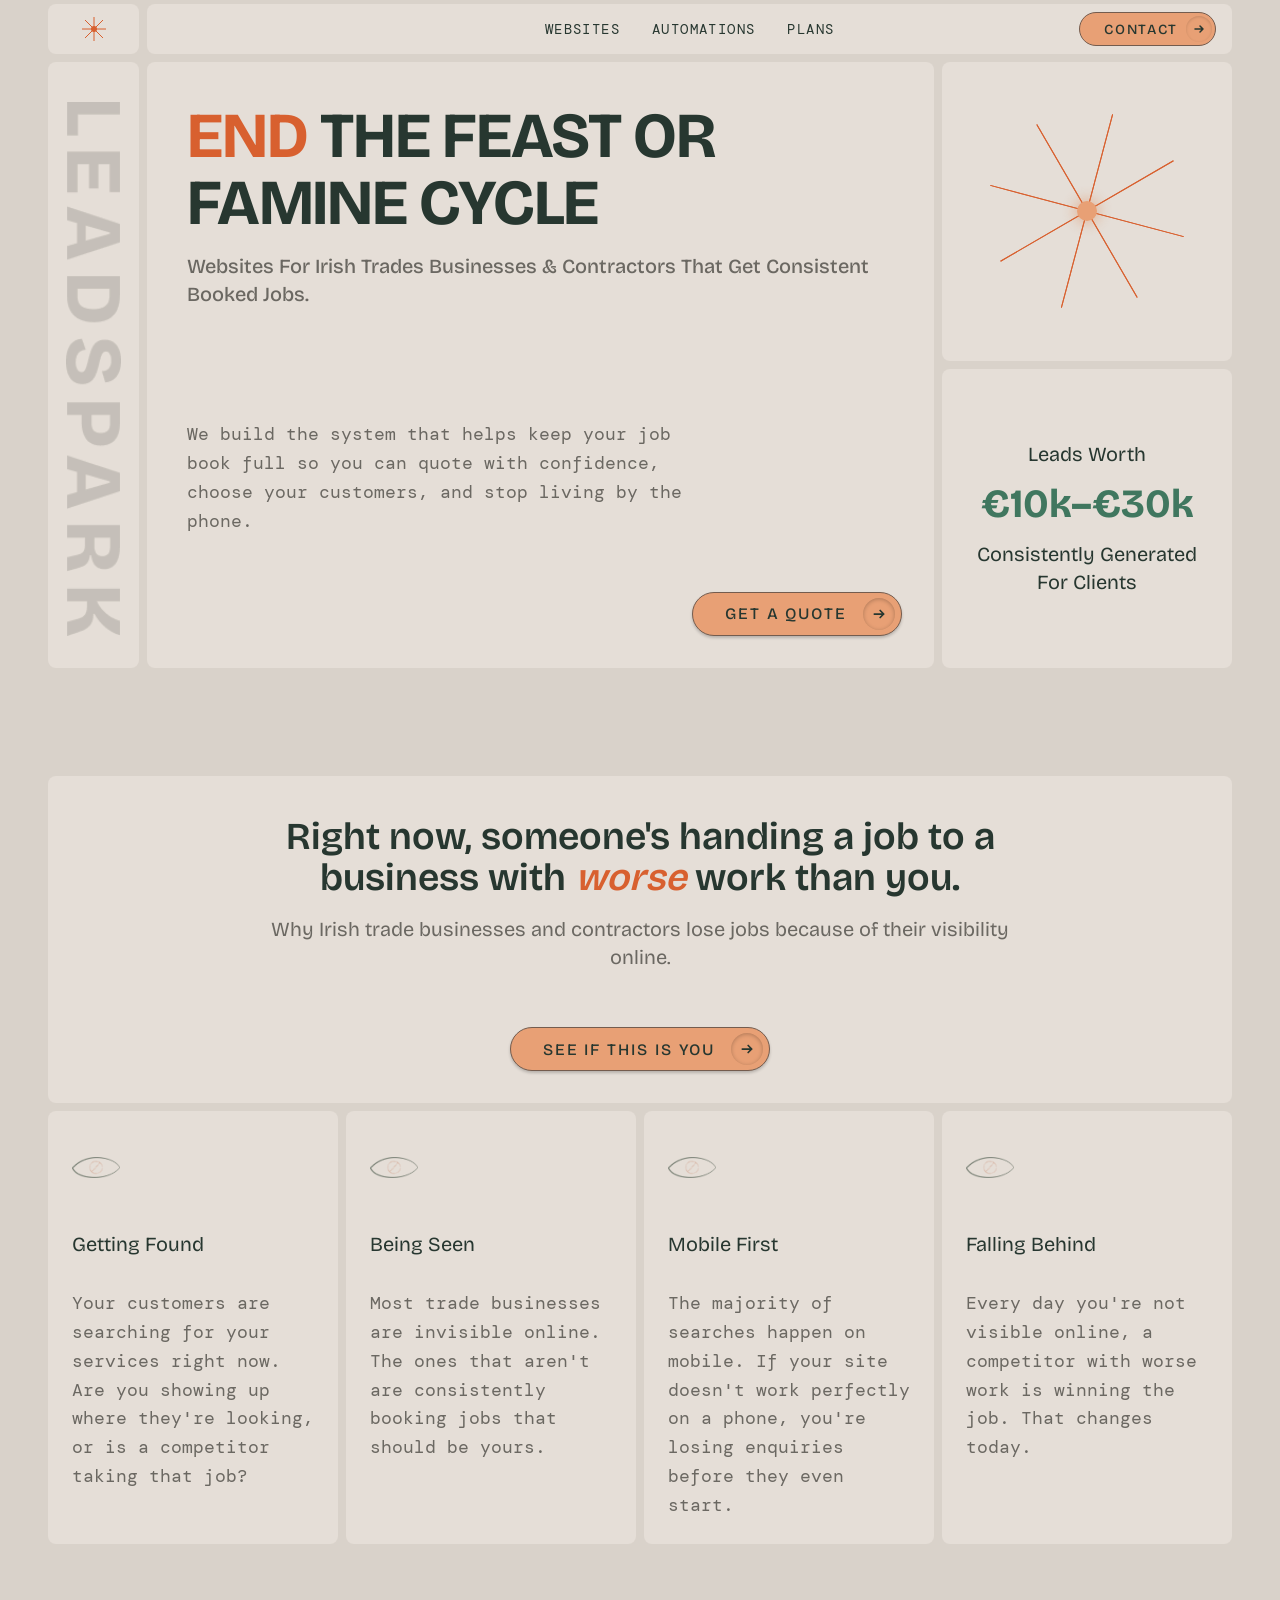
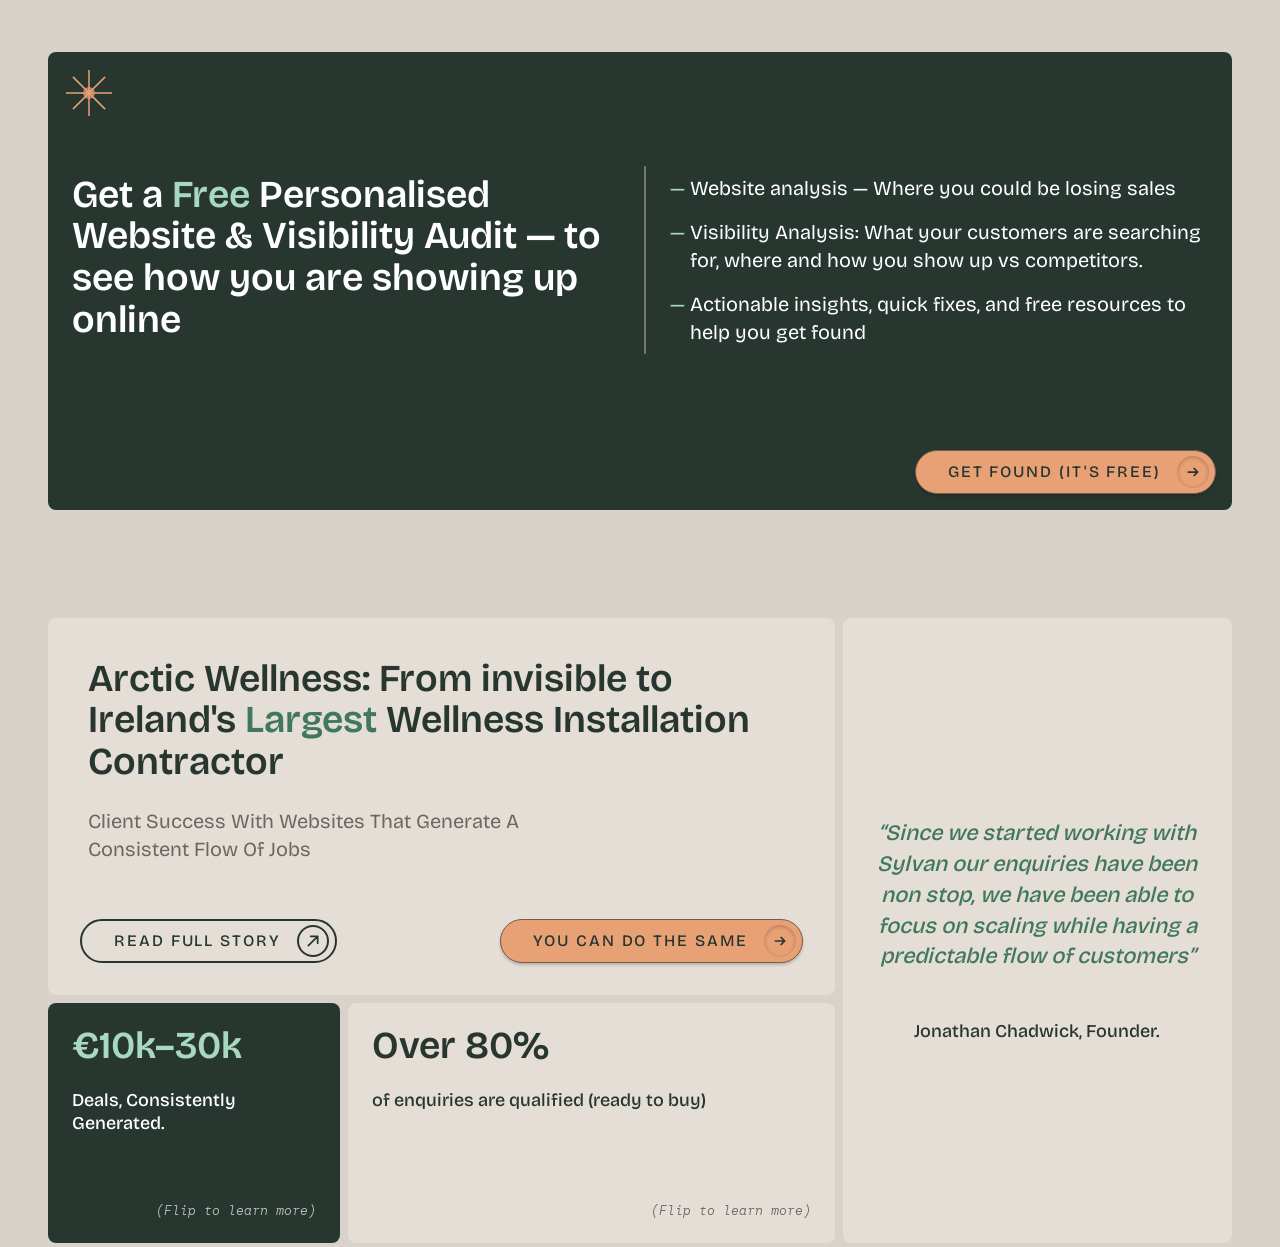
==== commit 88a38bd5: "Fix variable usage: replace hardcoded colors with design system tokens - .paragraph: rgba(20,41,26,0" ====
--- a/index.html
+++ b/index.html
@@ -388,7 +388,7 @@
       font-family: var(--font-paragraphs);
       font-size: var(--font-paragraph);
       line-height: 1.6;
-      color: rgba(20, 41, 26, 0.8);
+      color: var(--muted-text);
       margin-top: var(--paragraph-top-margin);
     }
 
@@ -557,7 +557,7 @@
     }
 
     .cta-btn-outline:hover {
-      background-color: rgba(39, 55, 48, 0.07);
+      background-color: color-mix(in srgb, var(--forest-green) 7%, transparent);
       transform: translateY(-1px);
     }
 
@@ -740,11 +740,11 @@
       font-weight: 500;
       line-height: 1.4;
       text-transform: capitalize;
-      color: rgba(20, 41, 26, 0.6);
+      color: var(--muted-text);
     }
 
     .hero-para {
-      max-width: 450px;
+      max-width: var(--boxy-paragraph-max-width);
       margin-top: var(--paragraph-top-margin);
     }
 
@@ -1364,7 +1364,7 @@
               <!-- Back -->
               <div class="flip-back">
                 <div class="flip-back-content">
-                  <p style="color: rgba(229,222,215,0.9);">Through targeted SEO and a conversion-optimised website, we built a predictable system that generates consistent, qualified leads every single month — no ad spend required.</p>
+                  <p style="color: var(--white-card);">Through targeted SEO and a conversion-optimised website, we built a predictable system that generates consistent, qualified leads every single month — no ad spend required.</p>
                 </div>
               </div>
             </div>
@@ -1386,7 +1386,7 @@
               <!-- Back -->
               <div class="flip-back">
                 <div class="flip-back-content">
-                  <p style="color: rgba(39,55,48,0.85);">Our qualifying systems mean only serious, ready-to-buy customers reach out — no time-wasters, no price shoppers. Just jobs worth taking at rates you deserve.</p>
+                  <p style="color: var(--forest-green);">Our qualifying systems mean only serious, ready-to-buy customers reach out — no time-wasters, no price shoppers. Just jobs worth taking at rates you deserve.</p>
                 </div>
               </div>
             </div>
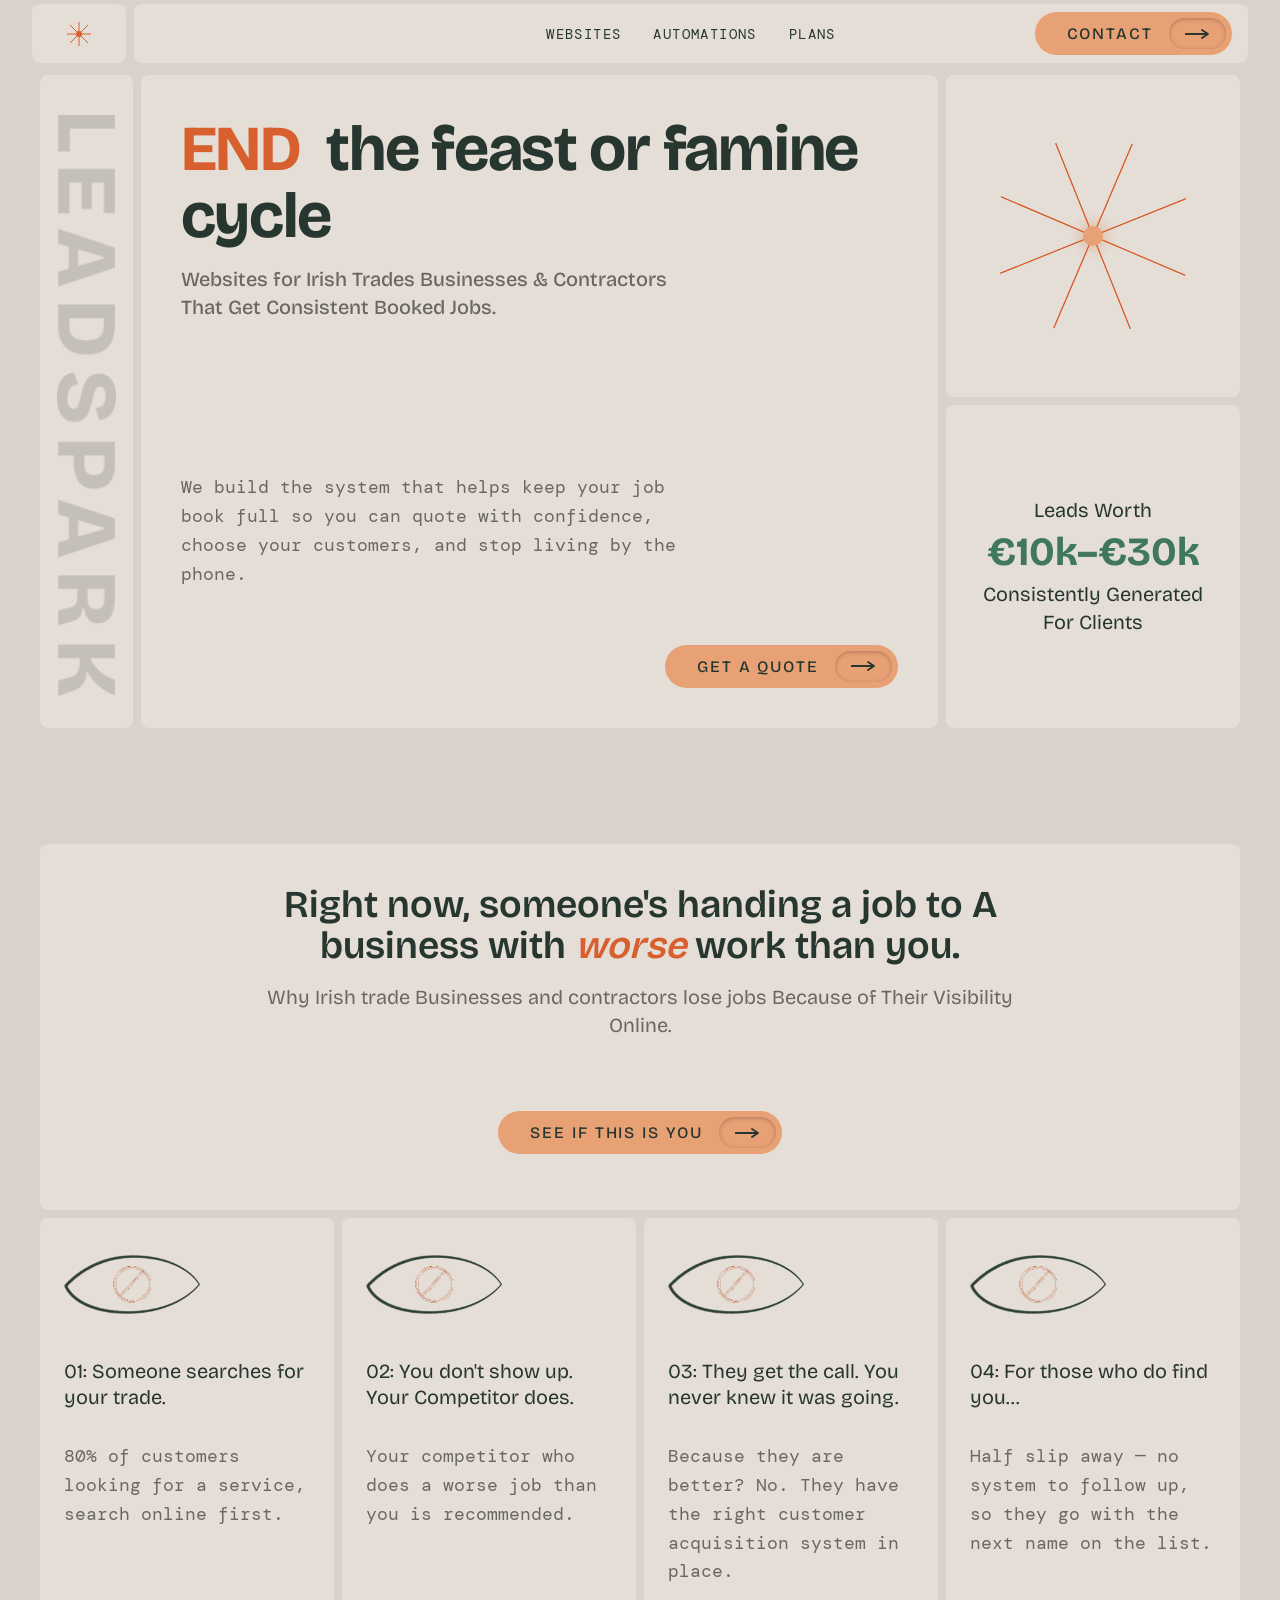
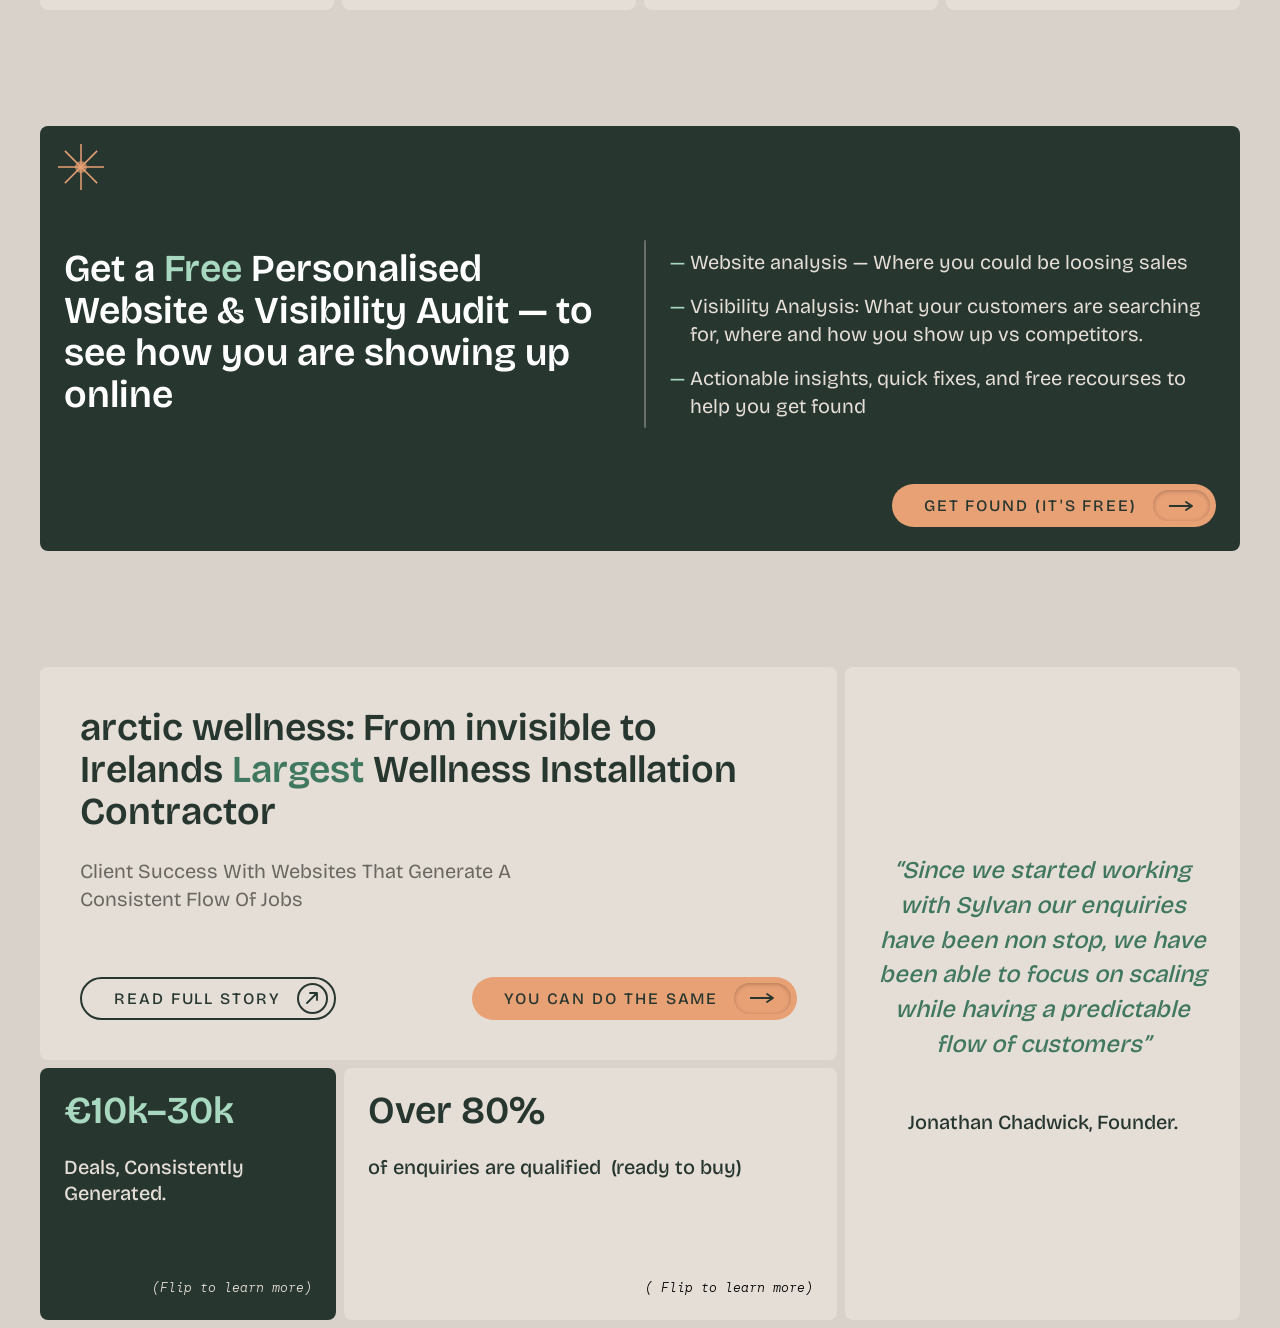
==== commit 17567d4a: "Rebuild homepage from Figma: correct button components, real card content, exact Figma specs" ====
--- a/index.html
+++ b/index.html
@@ -8,105 +8,112 @@
   <link rel="preconnect" href="https://fonts.gstatic.com" crossorigin>
   <link href="https://fonts.googleapis.com/css2?family=Bricolage+Grotesque:wght@300;400;500;600;700&family=DM+Mono:ital,wght@0,300;0,400;0,500;1,300;1,400&display=swap" rel="stylesheet">
   <style>
-    /* ===================================================================
+
+    /* ==========================================================
        CSS VARIABLES
-       =================================================================== */
+       ========================================================== */
     :root {
-      --off-white-bg: #d9d2ca;
-      --white-card: #e5ded7;
-      --transparent: hsla(0, 0%, 100%, 0);
-      --brand-green: #40775f;
-      --brand-ember: #d8602f;
-      --forest-green: #273730;
-      --pale-ember: #e8a075;
-      --light-green: #a9d8c0;
-      --muted-text: #6b6862;
+      /* Colors */
+      --off-white-bg:       #d9d2ca;
+      --white-card:         #e5ded7;
+      --brand-green:        #40775f;
+      --brand-ember:        #d8602f;
+      --forest-green:       #273730;
+      --pale-ember:         #e8a075;
+      --light-green:        #a9d8c0;
+      --muted-text:         #6b6862;
       --forest-green-trans: hsla(153.75, 17%, 18.4%, 0.5);
-      --color-white: white;
-
-      --font-headings: 'Bricolage Grotesque', sans-serif;
+
+      /* Fonts */
+      --font-headings:   'Bricolage Grotesque', sans-serif;
       --font-paragraphs: 'DM Mono', monospace;
 
-      --font-hero: 64px;
+      /* Font sizes — desktop */
+      --font-hero:            64px;
       --font-section-heading: 32px;
-      --font-sub-heading: 20px;
-      --font-paragraph: 18px;
-
-      --section-side-padding: 48px;
-      --section-tb-padding: 4px;
+      --font-sub-heading:     20px;
+      --font-paragraph:       18px;
+
+      /* Section */
+      --section-side-padding: 32px;
+      --section-tb-padding:   4px;
+      --max-section-width:    1300px;
+
+      /* Bento */
       --large-bento-padding: 32px;
       --small-bento-padding: 16px;
-      --grid-gap: 8px;
-      --h-para-gap: 16px;
-      --text-wrap-padding: 8px;
-      --text-wrap-gap: 16px;
-      --paragraph-top-margin: 16px;
-      --button-holder-margin: 48px;
-      --divider-height: 100px;
-      --min-bottom-pad: 64px;
-
-      --outside-corner: 8px;
-
-      --max-section-width: 1600px;
-      --min-text-bento-height: 300px;
-      --min-hero-bento-height: 600px;
+      --grid-gap:            8px;
+      --grid-columns:        12;
+      --outside-corner:      8px;
+
+      /* Text */
+      --text-wrap-padding:      8px;
+      --text-wrap-gap:          16px;
+      --paragraph-top-margin:   16px;
+      --button-holder-margin:   48px;
+      --h-para-gap:             16px;
+
+      /* Divider + dimensions */
+      --divider-height:         100px;
+      --min-bottom-pad:         64px;
+      --logo-side-padding:      8px;
       --boxy-paragraph-max-width: 500px;
-
-      --logo-side-padding: 8px;
-      --grid-columns: 12;
-    }
-
+    }
+
+    /* iPad */
     @media (max-width: 991px) {
       :root {
         --section-side-padding: 16px;
-        --large-bento-padding: 24px;
-        --grid-gap: 6px;
-        --font-hero: clamp(32px, 6vw, 60px);
+        --large-bento-padding:  24px;
+        --grid-gap:             6px;
+        --grid-columns:         8;
+        --outside-corner:       6px;
+        --divider-height:       64px;
+        --button-holder-margin: 32px;
+        --font-hero:            clamp(32px, 6vw, 60px);
         --font-section-heading: clamp(20px, 3.6vw, 32px);
-        --font-sub-heading: clamp(14px, 2vw, 20px);
-        --font-paragraph: clamp(14px, 2vw, 18px);
-        --outside-corner: 6px;
-        --divider-height: 64px;
-        --button-holder-margin: 32px;
-        --grid-columns: 8;
+        --font-sub-heading:     clamp(14px, 2vw, 20px);
+        --font-paragraph:       clamp(14px, 2vw, 18px);
       }
     }
 
+    /* Phone landscape */
     @media (max-width: 767px) {
       :root {
         --section-side-padding: 16px;
-        --grid-gap: 6px;
-        --font-hero: clamp(24px, 8vw, 48px);
+        --large-bento-padding:  24px;
+        --small-bento-padding:  16px;
+        --grid-gap:             6px;
+        --grid-columns:         6;
+        --outside-corner:       4px;
+        --divider-height:       56px;
+        --button-holder-margin: 32px;
+        --logo-side-padding:    4px;
+        --text-wrap-padding:    4px;
+        --text-wrap-gap:        8px;
+        --paragraph-top-margin: 8px;
+        --font-hero:            clamp(24px, 8vw, 48px);
         --font-section-heading: clamp(18px, 6vw, 32px);
-        --font-sub-heading: clamp(11px, 3.2vw, 18px);
-        --font-paragraph: clamp(11px, 2.8vw, 16px);
-        --outside-corner: 4px;
-        --divider-height: 56px;
-        --large-bento-padding: 24px;
-        --small-bento-padding: 16px;
-        --button-holder-margin: 32px;
-        --grid-columns: 6;
-        --logo-side-padding: 4px;
-        --text-wrap-padding: 4px;
-        --text-wrap-gap: 8px;
-        --paragraph-top-margin: 8px;
+        --font-sub-heading:     clamp(11px, 3.2vw, 18px);
+        --font-paragraph:       clamp(11px, 2.8vw, 16px);
       }
     }
 
+    /* Mobile portrait */
     @media (max-width: 479px) {
       :root {
         --section-side-padding: 8px;
-        --grid-gap: 4px;
-        --large-bento-padding: 12px;
-        --small-bento-padding: 8px;
-        --min-bottom-pad: 32px;
+        --large-bento-padding:  12px;
+        --small-bento-padding:  8px;
+        --grid-gap:             4px;
+        --min-bottom-pad:       32px;
         --button-holder-margin: 24px;
       }
     }
 
-    /* ===================================================================
+    /* ==========================================================
        RESET + BASE
-       =================================================================== */
+       ========================================================== */
     *, *::before, *::after { margin: 0; padding: 0; box-sizing: border-box; }
 
     body {
@@ -120,9 +127,9 @@
     h1, h2, h3, h4, h5, h6 { font-family: var(--font-headings); }
     a { color: inherit; text-decoration: none; }
 
-    /* ===================================================================
+    /* ==========================================================
        NAV
-       =================================================================== */
+       ========================================================== */
     .nav-section {
       position: sticky;
       top: 0;
@@ -175,7 +182,6 @@
       gap: 32px;
       font-family: var(--font-paragraphs);
       font-size: 14px;
-      font-weight: 400;
       letter-spacing: 0.1em;
     }
 
@@ -204,49 +210,42 @@
       .nav-links-center { display: none; }
       .hamburger { display: flex; }
       .nav-links-bento { justify-content: space-between; }
-      .nav-logo-bento { grid-column: 1 / 2; }
       .nav-links-bento { grid-column: 2 / 9; }
     }
 
     @media (max-width: 767px) {
-      .nav-logo-bento { grid-column: 1 / 2; }
       .nav-links-bento { grid-column: 2 / 7; }
     }
 
-    /* ===================================================================
+    /* ==========================================================
        SECTION WRAPPERS
-       =================================================================== */
-    .universal-section {
+       ========================================================== */
+    .page-section {
       width: 100%;
       padding: var(--section-tb-padding) var(--section-side-padding);
       margin-bottom: var(--divider-height);
     }
 
-    .universal-section:last-of-type { margin-bottom: 0; }
-
-    .hero-section {
-      width: 100%;
-      padding: var(--section-tb-padding) var(--section-side-padding);
-      margin-bottom: var(--divider-height);
-    }
+    .page-section:last-of-type { margin-bottom: 0; }
 
     .section-container {
       max-width: var(--max-section-width);
       margin: 0 auto;
     }
 
-    /* ===================================================================
+    /* ==========================================================
        BENTO GRID
-       =================================================================== */
+       ========================================================== */
     .bento-grid {
       display: grid;
       grid-template-columns: repeat(var(--grid-columns), minmax(0, 1fr));
       gap: var(--grid-gap);
-    }
-
-    /* ===================================================================
+      padding: 4px 8px; /* grid internal padding: T4 B4 L8 R8 from Figma */
+    }
+
+    /* ==========================================================
        BENTO CARDS
-       =================================================================== */
+       ========================================================== */
     .fill-bento {
       width: 100%;
       height: 100%;
@@ -263,62 +262,69 @@
       overflow: hidden;
     }
 
-    .fill-bento.dark, .hug-bento.dark {
-      background-color: var(--forest-green);
-      color: var(--color-white);
-    }
-
-    /* ===================================================================
-       CONTENT WRAPS
-       =================================================================== */
+    .bento-dark {
+      background-color: var(--forest-green) !important;
+      color: white;
+    }
+
+    /* ==========================================================
+       CONTENT WRAPS — exact Figma names + padding
+       ========================================================== */
+
+    /* hug_bento-content-wrap: padding 32, gap 16 (sections 2/3) */
     .hug-bento-wrap {
+      padding: var(--large-bento-padding);
+      gap: 16px;
       display: flex;
       flex-direction: column;
-      padding: var(--large-bento-padding);
-      gap: 96px;
-    }
-
-    .fill-bento-wrap-large {
+    }
+
+    /* hero_content-wrap: padding 32, gap 96 */
+    .hero-content-wrap {
       display: flex;
       flex-direction: column;
       height: 100%;
       padding: var(--large-bento-padding);
+      gap: 96px;
       justify-content: space-between;
     }
 
+    @media (max-width: 767px) {
+      .hero-content-wrap { height: auto; gap: 32px; }
+    }
+
+    /* fill_bento-wrap-small: padding 16 */
     .fill-bento-wrap-small {
       display: flex;
       flex-direction: column;
       height: 100%;
       padding: var(--small-bento-padding);
-    }
-
-    .fill-bento-wrap-small.center {
+      gap: 16px;
+    }
+
+    /* center-content-wrap: flex col, align center, justify center */
+    .center-content-wrap {
+      display: flex;
+      flex-direction: column;
       align-items: center;
       justify-content: center;
-      text-align: center;
-    }
-
-    .stretch-wrap {
+      height: 100%;
+    }
+
+    /* content-layout-wrap | centered: flex col, align center, justify center */
+    .content-layout-wrap {
       display: flex;
       flex-direction: column;
-      height: 100%;
-      padding: var(--large-bento-padding);
-      justify-content: space-between;
-    }
-
-    @media (max-width: 767px) {
-      .stretch-wrap { height: auto; gap: 48px; }
-    }
-
-    .stretch-block {
-      display: flex;
-      flex-direction: column;
-    }
-
-    /* ===================================================================
+    }
+
+    .content-layout-wrap.centered {
+      align-items: center;
+      justify-content: center;
+    }
+
+    /* ==========================================================
        TEXT WRAP
-       =================================================================== */
+       ========================================================== */
     .text-wrap {
       display: flex;
       flex-direction: column;
@@ -331,59 +337,60 @@
       text-align: center;
     }
 
-    /* ===================================================================
+    /* ==========================================================
        TYPOGRAPHY
-       =================================================================== */
+       ========================================================== */
+
+    /* hero-heading: 64px Bold Bricolage, uppercase implied by content, -0.02em tracking */
     .hero-heading {
       font-family: var(--font-headings);
       font-size: var(--font-hero);
       font-weight: 700;
       line-height: 1.05;
       letter-spacing: -0.02em;
-      text-transform: uppercase;
       color: var(--forest-green);
     }
 
-    .hero-heading .ember { color: var(--brand-ember); }
-
+    /* secondary-heading (H1 on each page — first instance) */
+    /* hero sub: 20px Medium, color #14291a (muted dark) */
+    .hero-sub {
+      font-family: var(--font-headings);
+      font-size: var(--font-sub-heading);
+      font-weight: 500;
+      line-height: 1.4;
+      color: var(--muted-text);
+    }
+
+    /* section-heading: 38px SemiBold Bricolage (from Figma) */
     .section-heading {
-      font-family: var(--font-headings);
-      font-size: var(--font-section-heading);
-      font-weight: 600;
-      line-height: 1.2;
-    }
-
-    .lg-heading {
       font-family: var(--font-headings);
       font-size: 38px;
       font-weight: 600;
       line-height: 1.1;
     }
 
-    @media (max-width: 991px) {
-      .lg-heading { font-size: clamp(22px, 4vw, 38px); }
-    }
-
-    @media (max-width: 767px) {
-      .lg-heading { font-size: clamp(18px, 5.5vw, 30px); }
-    }
-
+    @media (max-width: 991px) { .section-heading { font-size: clamp(22px, 4vw, 38px); } }
+    @media (max-width: 767px) { .section-heading { font-size: clamp(18px, 5.5vw, 30px); } }
+
+    /* card-heading: 20px Regular Bricolage */
+    .card-heading {
+      font-family: var(--font-headings);
+      font-size: var(--font-sub-heading);
+      font-weight: 400;
+      line-height: 1.3;
+      color: var(--forest-green);
+    }
+
+    /* sub-heading: 20px Regular Bricolage */
     .sub-heading {
       font-family: var(--font-headings);
       font-size: var(--font-sub-heading);
       font-weight: 400;
       line-height: 1.4;
-    }
-
-    .card-heading {
-      font-family: var(--font-headings);
-      font-size: var(--font-sub-heading);
-      font-weight: 400;
-      line-height: 1.3;
-      text-transform: capitalize;
       color: var(--forest-green);
     }
 
+    /* paragraph: 16px/18px Regular DM Mono */
     .paragraph {
       font-family: var(--font-paragraphs);
       font-size: var(--font-paragraph);
@@ -393,7 +400,9 @@
     }
 
     .paragraph:first-child { margin-top: 0; }
-
+    .paragraph.block { max-width: var(--boxy-paragraph-max-width); }
+
+    /* stats number */
     .stat-number {
       font-family: var(--font-headings);
       font-size: 40px;
@@ -402,12 +411,11 @@
       line-height: 1;
     }
 
-    .text-ember { color: var(--brand-ember); }
-    .text-light-green { color: var(--light-green); }
-    .text-brand-green { color: var(--brand-green); }
-    .text-muted { color: var(--muted-text); }
-    .text-white { color: var(--color-white); }
-
+    @media (max-width: 767px) {
+      .stat-number { font-size: 22px; }
+    }
+
+    /* flip hint: 13px Light Italic DM Mono */
     .flip-hint {
       font-family: var(--font-paragraphs);
       font-size: 13px;
@@ -415,191 +423,169 @@
       font-style: italic;
       text-align: right;
       padding: var(--text-wrap-padding);
-      opacity: 0.7;
-    }
-
-    /* ===================================================================
-       BUTTON HOLDER
-       =================================================================== */
-    .button-holder {
-      display: flex;
-      margin-top: var(--button-holder-margin);
-      flex-wrap: wrap;
-      gap: 12px;
-    }
-
-    .button-holder.right { justify-content: flex-end; }
-    .button-holder.center { justify-content: center; }
-    .button-holder.between { justify-content: space-between; align-items: center; }
-
-    /* ===================================================================
-       CTA BUTTONS — NAV SIZE
-       =================================================================== */
+    }
+
+    @media (max-width: 767px) { .flip-hint { font-size: 10px; } }
+
+    /* color utilities */
+    .c-ember      { color: var(--brand-ember); }
+    .c-light-green { color: var(--light-green); }
+    .c-brand-green { color: var(--brand-green); }
+    .c-muted      { color: var(--muted-text); }
+    .c-white      { color: white; }
+    .c-white-card  { color: var(--white-card); }
+    .c-forest     { color: var(--forest-green); }
+
+    /* ==========================================================
+       CTA-BUTTON  (Figma component: cta-button)
+       Desktop variant: h43, bg pale-ember, radius 200
+         padding L32 R6 T6 B6, gap 16
+         text: 16px Medium Bricolage, 12% tracking, color forest-green
+         pill: bg pale-ember, radius 200, inset shadow
+       Mobile variant:  h33, padding L16 R4 T4 B4, gap 12
+         text 11px
+       ========================================================== */
     .cta-btn {
       display: inline-flex;
       align-items: center;
-      height: 34px;
-      border-radius: 20px;
+      height: 43px;
       background-color: var(--pale-ember);
-      border: 1px solid hsla(22, 20%, 38%, 1);
-      box-shadow: 0 3px 0 0 hsla(22, 20%, 38%, 1);
-      padding-left: 24px;
-      gap: 8px;
-      font-family: var(--font-headings);
-      font-size: 14px;
-      font-weight: 500;
-      letter-spacing: 0.12em;
-      color: var(--forest-green);
-      cursor: pointer;
-      text-decoration: none;
-      white-space: nowrap;
-      transition: transform 0.15s, box-shadow 0.15s;
-    }
-
-    .cta-btn:hover {
-      transform: translateY(-2px);
-      box-shadow: 0 5px 0 0 hsla(22, 20%, 38%, 1);
-    }
-
-    .cta-btn:active {
-      transform: translateY(2px);
-      box-shadow: 0 1px 0 0 hsla(22, 20%, 38%, 1);
-    }
-
-    .cta-btn.no-shadow { box-shadow: none; }
-    .cta-btn.no-shadow:hover { box-shadow: none; transform: translateY(-1px); }
-    .cta-btn.no-shadow:active { transform: translateY(1px); }
-
-    .cta-btn .arrow-circle {
-      display: flex;
-      align-items: center;
-      justify-content: center;
-      width: 26px;
-      height: 26px;
-      border-radius: 50%;
-      background-color: var(--pale-ember);
-      box-shadow: inset 0 1px 3px rgba(0,0,0,0.15);
-      margin-right: 3px;
-      flex-shrink: 0;
-      transition: transform 0.2s;
-    }
-
-    .cta-btn:hover .arrow-circle { transform: translateX(2px); }
-    .cta-btn .arrow-circle svg { width: 12px; height: 12px; }
-
-    /* ===================================================================
-       CTA BUTTONS — LARGE (section CTAs)
-       =================================================================== */
-    .cta-btn-lg {
-      display: inline-flex;
-      align-items: center;
-      height: 44px;
       border-radius: 200px;
-      background-color: var(--pale-ember);
-      border: 1px solid hsla(22, 20%, 38%, 1);
-      box-shadow: 0 2px 3px rgba(0,0,0,0.2);
-      padding-left: 32px;
+      padding: 6px 6px 6px 32px;
       gap: 16px;
       font-family: var(--font-headings);
       font-size: 16px;
       font-weight: 500;
       letter-spacing: 0.12em;
       color: var(--forest-green);
-      cursor: pointer;
       text-decoration: none;
       white-space: nowrap;
-      transition: transform 0.15s, box-shadow 0.15s;
-    }
-
-    .cta-btn-lg:hover {
-      transform: translateY(-2px);
-      box-shadow: 0 5px 8px rgba(0,0,0,0.2);
-    }
-
-    .cta-btn-lg:active { transform: translateY(2px); }
-
-    .cta-btn-lg .arrow-circle {
+      cursor: pointer;
+      transition: opacity 0.15s, transform 0.15s;
+    }
+
+    .cta-btn:hover { opacity: 0.88; transform: translateY(-1px); }
+    .cta-btn:active { transform: translateY(1px); opacity: 1; }
+
+    .cta-btn__pill {
       display: flex;
       align-items: center;
       justify-content: center;
-      width: 32px;
-      height: 32px;
-      border-radius: 50%;
+      height: 31px;
+      padding: 7px 16px;
+      border-radius: 200px;
       background-color: var(--pale-ember);
-      box-shadow: inset 0 1px 4px rgba(0,0,0,0.25);
-      margin-right: 6px;
+      box-shadow: inset 0 1px 4px rgba(0, 0, 0, 0.25);
       flex-shrink: 0;
       transition: transform 0.2s;
     }
 
-    .cta-btn-lg:hover .arrow-circle { transform: translateX(2px); }
-    .cta-btn-lg .arrow-circle svg { width: 14px; height: 14px; }
-
-    /* Outline button (READ FULL STORY style) */
-    .cta-btn-outline {
+    .cta-btn:hover .cta-btn__pill { transform: translateX(2px); }
+
+    .cta-btn__arrow {
+      display: block;
+      width: 25px;
+      height: auto;
+    }
+
+    /* ==========================================================
+       PAGE-LINK  (Figma component: page link — READ FULL STORY)
+       Desktop: h43, transparent bg, border 2px forest-green,
+         radius 200, padding L32 R6 T6 B6, gap 16
+       Mobile:  h29, padding L16 R4 T4 B4, gap 12
+       ========================================================== */
+    .page-link {
       display: inline-flex;
       align-items: center;
-      height: 44px;
-      border-radius: 200px;
+      height: 43px;
       background-color: transparent;
       border: 2px solid var(--forest-green);
-      padding-left: 32px;
+      border-radius: 200px;
+      padding: 6px 6px 6px 32px;
       gap: 16px;
       font-family: var(--font-headings);
       font-size: 16px;
       font-weight: 500;
       letter-spacing: 0.12em;
       color: var(--forest-green);
-      cursor: pointer;
       text-decoration: none;
       white-space: nowrap;
-      transition: transform 0.15s, background-color 0.2s;
-    }
-
-    .cta-btn-outline:hover {
-      background-color: color-mix(in srgb, var(--forest-green) 7%, transparent);
+      cursor: pointer;
+      transition: background-color 0.15s, transform 0.15s;
+    }
+
+    .page-link:hover {
+      background-color: color-mix(in srgb, var(--forest-green) 6%, transparent);
       transform: translateY(-1px);
     }
 
-    .cta-btn-outline:active { transform: translateY(1px); }
-
-    .cta-btn-outline .arrow-circle {
+    .page-link:active { transform: translateY(1px); }
+
+    .page-link__circle {
       display: flex;
       align-items: center;
       justify-content: center;
-      width: 32px;
-      height: 32px;
+      width: 31px;
+      height: 31px;
       border-radius: 50%;
       border: 2px solid var(--forest-green);
-      margin-right: 6px;
       flex-shrink: 0;
       transition: transform 0.2s;
     }
 
-    .cta-btn-outline:hover .arrow-circle { transform: translateX(2px) translateY(-2px); }
-    .cta-btn-outline .arrow-circle svg { width: 14px; height: 14px; }
-
+    .page-link:hover .page-link__circle { transform: translateX(2px) translateY(-2px); }
+
+    .page-link__arrow {
+      display: block;
+      width: 14px;
+      height: auto;
+    }
+
+    /* Mobile button scaling — all properties together */
     @media (max-width: 767px) {
-      /* Nav button */
-      .cta-btn { font-size: 12px; height: 28px; padding-left: 16px; gap: 6px; letter-spacing: 0.1em; border-radius: 16px; }
-      .cta-btn .arrow-circle { width: 22px; height: 22px; margin-right: 2px; }
-      .cta-btn .arrow-circle svg { width: 10px; height: 10px; }
-      /* Large buttons */
-      .cta-btn-lg { font-size: 12px; height: 34px; padding-left: 20px; gap: 10px; border-radius: 200px; }
-      .cta-btn-lg .arrow-circle { width: 26px; height: 26px; margin-right: 4px; }
-      .cta-btn-lg .arrow-circle svg { width: 11px; height: 11px; }
-      .cta-btn-outline { font-size: 12px; height: 34px; padding-left: 20px; gap: 10px; border-radius: 200px; }
-      .cta-btn-outline .arrow-circle { width: 26px; height: 26px; margin-right: 4px; }
-      .cta-btn-outline .arrow-circle svg { width: 11px; height: 11px; }
-    }
-
-    /* ===================================================================
-       VERTICAL LEADSPARK LOGO BENTO
-       =================================================================== */
+      .cta-btn {
+        height: 33px;
+        padding: 4px 4px 4px 16px;
+        gap: 12px;
+        font-size: 11px;
+        letter-spacing: 0.12em;
+      }
+      .cta-btn__pill {
+        height: 25px;
+        padding: 6px 12px;
+      }
+      .cta-btn__arrow { width: 19px; }
+
+      .page-link {
+        height: 29px;
+        padding: 4px 4px 4px 16px;
+        gap: 12px;
+        font-size: 11px;
+      }
+      .page-link__circle { width: 21px; height: 21px; }
+      .page-link__arrow { width: 12px; }
+    }
+
+    /* ==========================================================
+       BUTTON-WRAP / BUTTON-HOLDER
+       ========================================================== */
+    .button-wrap {
+      display: flex;
+      padding: 8px;
+      gap: 12px;
+      flex-wrap: wrap;
+    }
+
+    .button-wrap.right    { justify-content: flex-end; }
+    .button-wrap.center   { justify-content: center; }
+    .button-wrap.between  { justify-content: space-between; align-items: center; }
+
+    /* ==========================================================
+       LEADSPARK LOGO BENTO
+       ========================================================== */
     .logo-bento-inner {
       position: absolute;
-      top: 0; left: 0;
-      width: 100%; height: 100%;
+      inset: 0;
       padding-top: calc(var(--large-bento-padding) + var(--text-wrap-padding));
       padding-bottom: 32px;
       padding-left: var(--logo-side-padding);
@@ -616,9 +602,13 @@
       opacity: 0.4;
     }
 
-    /* ===================================================================
-       SPARK (8 spokes + center circle, scroll-reactive)
-       =================================================================== */
+    @media (max-width: 767px) {
+      .logo-bento-inner { padding-bottom: 12px; }
+    }
+
+    /* ==========================================================
+       SPARK
+       ========================================================== */
     .spark-container {
       position: relative;
       width: 100%;
@@ -666,124 +656,63 @@
       box-shadow: 0 0 12px 4px hsla(22, 70%, 55%, 0.3);
     }
 
-    /* ===================================================================
-       STAR ICON (section 3)
-       =================================================================== */
-    .star-icon {
-      width: 50px;
-      height: 50px;
-      flex-shrink: 0;
-    }
-
-    /* ===================================================================
-       HERO SECTION GRID
-       =================================================================== */
+    /* ==========================================================
+       HERO GRID PLACEMENT
+       ========================================================== */
+    /* Figma: main-grid|locked, 12 cols, 2 rows
+       fill_bento (LEADSPARK): col 1, rows 1-2  → width 94px
+       hug_bento (hero content): cols 2-9       → width 811px
+       fill_bento (spark): col 10-12, row 1     → width 299px
+       fill_bento (stats): col 10-12, row 2     → width 299px
+    */
     .hero-grid {
+      grid-template-rows: repeat(2, minmax(0, 1fr));
       max-height: 80vh;
-      min-height: var(--min-hero-bento-height);
-      grid-template-rows: repeat(2, minmax(0, 1fr));
-    }
-
-    .hero-vertical {
-      position: relative;
-      grid-column: 1 / 2;
-      grid-row: 1 / 3;
-    }
-
-    .hero-main {
-      grid-column: 2 / 10;
-      grid-row: 1 / 3;
-    }
-
-    .hero-spark {
-      grid-column: 10 / 13;
-      grid-row: 1 / 2;
-    }
-
-    .hero-stats {
-      grid-column: 10 / 13;
-      grid-row: 2 / 3;
-    }
+      min-height: 600px;
+    }
+
+    .hero-vertical { position: relative; grid-column: 1 / 2; grid-row: 1 / 3; }
+    .hero-main     { grid-column: 2 / 10; grid-row: 1 / 3; }
+    .hero-spark    { grid-column: 10 / 13; grid-row: 1 / 2; }
+    .hero-stats    { grid-column: 10 / 13; grid-row: 2 / 3; }
 
     @media (max-width: 991px) {
       .hero-grid { max-height: unset; min-height: unset; grid-template-rows: auto; }
-      .hero-main { grid-column: 2 / 7; }
-      .hero-spark { grid-column: 7 / 9; }
-      .hero-stats { grid-column: 7 / 9; }
+      .hero-main     { grid-column: 2 / 7; }
+      .hero-spark    { grid-column: 7 / 9; }
+      .hero-stats    { grid-column: 7 / 9; }
     }
 
     @media (max-width: 767px) {
       .hero-grid { grid-template-rows: auto auto; }
       .hero-vertical { grid-column: 1 / 2; grid-row: 1 / 3; }
-      .hero-main { grid-column: 2 / 7; grid-row: 1 / 3; }
-      .hero-spark { grid-column: 1 / 4; grid-row: 3 / 4; }
-      .hero-stats { grid-column: 4 / 7; grid-row: 3 / 4; }
-    }
-
-    /* Hero main content layout */
-    .hero-content-wrap {
-      display: flex;
-      flex-direction: column;
-      height: 100%;
-      padding: var(--large-bento-padding);
-      gap: 96px;
-      justify-content: space-between;
-    }
-
-    @media (max-width: 767px) {
-      .hero-content-wrap { gap: 32px; height: auto; }
-    }
-
-    .hero-sub-heading {
-      font-family: var(--font-headings);
-      font-size: var(--font-sub-heading);
-      font-weight: 500;
-      line-height: 1.4;
-      text-transform: capitalize;
-      color: var(--muted-text);
-    }
-
-    .hero-para {
-      max-width: var(--boxy-paragraph-max-width);
-      margin-top: var(--paragraph-top-margin);
-    }
-
-    .hero-stats-wrap {
+      .hero-main     { grid-column: 2 / 7; grid-row: 1 / 3; }
+      .hero-spark    { grid-column: 1 / 4; grid-row: 3; }
+      .hero-stats    { grid-column: 4 / 7; grid-row: 3; }
+    }
+
+    /* hero stats card inner */
+    .hero-stats-inner {
       display: flex;
       flex-direction: column;
       align-items: center;
       justify-content: center;
+      height: 100%;
       text-align: center;
-      gap: 4px;
-      height: 100%;
       padding: var(--small-bento-padding);
     }
 
-    .hero-stats-wrap .sub-heading { color: var(--forest-green); }
-
-    /* ===================================================================
-       SECTION 2 — VISIBILITY
-       =================================================================== */
-    .s2-header {
-      grid-column: 1 / -1;
-    }
-
-    .s2-header-wrap {
-      display: flex;
-      flex-direction: column;
-      align-items: center;
-      text-align: center;
-      padding: var(--large-bento-padding);
-    }
-
-    .s2-header-text {
-      max-width: 800px;
-    }
-
-    .s2-card-1 { grid-column: 1 / 4; }
-    .s2-card-2 { grid-column: 4 / 7; }
-    .s2-card-3 { grid-column: 7 / 10; }
-    .s2-card-4 { grid-column: 10 / 13; }
+    /* ==========================================================
+       SECTION 2 — VISIBILITY (26:133)
+       Figma: main-grid|unlocked, 12 cols
+       hug_bento full width (col 1-12, row 1-2): centered header
+       4 × fill_bento cards (col 3 each, row 3-4)
+       ========================================================== */
+    .s2-header  { grid-column: 1 / -1; }
+    .s2-card-1  { grid-column: 1 / 4; }
+    .s2-card-2  { grid-column: 4 / 7; }
+    .s2-card-3  { grid-column: 7 / 10; }
+    .s2-card-4  { grid-column: 10 / 13; }
 
     @media (max-width: 991px) {
       .s2-card-1 { grid-column: 1 / 3; }
@@ -799,16 +728,17 @@
       .s2-card-4 { grid-column: 4 / 7; grid-row: 4; }
     }
 
-    .card-stacked {
+    /* stacked-card-wrap: flex col, gap 16 */
+    .stacked-card-wrap {
       display: flex;
       flex-direction: column;
       height: 100%;
-      padding: var(--small-bento-padding);
       gap: 16px;
     }
 
-    .card-img-wrap {
-      height: 80px;
+    /* img-wrap: h100, padding 8, align start */
+    .img-wrap {
+      height: 100px;
       display: flex;
       align-items: center;
       justify-content: flex-start;
@@ -816,20 +746,30 @@
       flex-shrink: 0;
     }
 
-    .card-img-wrap img {
+    .img-wrap img {
       max-height: 70%;
       max-width: 70%;
       object-fit: contain;
     }
 
-    .card-stacked .text-wrap { flex: 1; }
-
-    /* ===================================================================
-       SECTION 3 — DARK GREEN CTA
-       =================================================================== */
-    .s3-full {
-      grid-column: 1 / -1;
-    }
+    /* hz-fill-wrap (fills remaining space) */
+    .hz-fill-wrap {
+      display: flex;
+      flex: 1;
+      gap: 16px;
+    }
+
+    /* ==========================================================
+       SECTION 3 — FREE AUDIT CTA (27:337)
+       Figma: full-width fill_bento, dark bg, padding small (16px)
+         fill_bento-wrap-small: gap 48
+         star icon 50×50
+         horizontal-text-wrap: 2-col grid, gap 8
+           left: section heading (mixed color)
+           right: vertical-line + text-wrap (3 bullets)
+         button-wrap|right: justify-end
+       ========================================================== */
+    .s3-full { grid-column: 1 / -1; }
 
     .s3-inner {
       display: flex;
@@ -849,28 +789,25 @@
       .s3-two-col { grid-template-columns: 1fr; }
     }
 
-    .s3-left .text-wrap { max-width: 600px; }
-
-    .s3-right {
-      display: flex;
-      flex-direction: row;
-      gap: 16px;
-    }
-
     .s3-divider {
       width: 2px;
       flex-shrink: 0;
-      background-color: rgba(229, 222, 215, 0.4);
+      background-color: rgba(229, 222, 215, 0.35);
       border-radius: 1px;
       align-self: stretch;
     }
 
+    .s3-right {
+      display: flex;
+      gap: 16px;
+    }
+
     .s3-bullets {
-      list-style: none;
       display: flex;
       flex-direction: column;
       gap: 16px;
       padding: var(--text-wrap-padding);
+      list-style: none;
     }
 
     .s3-bullets li {
@@ -878,9 +815,9 @@
       font-size: var(--font-sub-heading);
       font-weight: 400;
       line-height: 1.4;
-      color: var(--color-white);
+      color: var(--white-card);
+      position: relative;
       padding-left: 20px;
-      position: relative;
     }
 
     .s3-bullets li::before {
@@ -890,40 +827,37 @@
       color: var(--light-green);
     }
 
-    /* ===================================================================
-       SECTION 4 — CASE STUDY + FLIP CARDS
-       =================================================================== */
-    .s4-case {
-      grid-column: 1 / 9;
-      grid-row: 1;
-    }
-
-    .s4-testimonial {
-      grid-column: 9 / 13;
-      grid-row: 1 / 3;
-    }
-
-    .s4-flip-row {
+    /* ==========================================================
+       SECTION 4 — CASE STUDY + FLIP CARDS (28:566)
+       Figma: main-grid|unlocked, 12 cols
+       Row 1: hug_bento cols 1-8 (case study)
+       Rows 1-2: fill_bento cols 9-12 (testimonial, spans both rows)
+       Row 2: sub-grid cols 1-8 (flip cards: 3fr + 5fr)
+       ========================================================== */
+    .s4-case        { grid-column: 1 / 9; grid-row: 1; }
+    .s4-testimonial { grid-column: 9 / 13; grid-row: 1 / 3; }
+    .s4-flip-row    {
       grid-column: 1 / 9;
       grid-row: 2;
       display: grid;
       grid-template-columns: 3fr 5fr;
       gap: var(--grid-gap);
-      min-height: 240px;
+      min-height: 252px; /* Figma flip_card height */
     }
 
     @media (max-width: 991px) {
-      .s4-case { grid-column: 1 / 7; }
+      .s4-case        { grid-column: 1 / 7; }
       .s4-testimonial { grid-column: 7 / 9; }
-      .s4-flip-row { grid-column: 1 / 7; }
+      .s4-flip-row    { grid-column: 1 / 7; }
     }
 
     @media (max-width: 767px) {
-      .s4-case { grid-column: 1 / -1; grid-row: 1; }
-      .s4-flip-row { grid-column: 1 / -1; grid-row: 2; grid-template-columns: 1fr 1fr; }
+      .s4-case        { grid-column: 1 / -1; grid-row: 1; }
+      .s4-flip-row    { grid-column: 1 / -1; grid-row: 2; grid-template-columns: 1fr 1fr; }
       .s4-testimonial { grid-column: 1 / -1; grid-row: 3; min-height: 200px; }
     }
 
+    /* Case study content */
     .s4-case-wrap {
       display: flex;
       flex-direction: column;
@@ -932,6 +866,7 @@
       justify-content: space-between;
     }
 
+    /* Testimonial content */
     .s4-testimonial-wrap {
       display: flex;
       flex-direction: column;
@@ -939,39 +874,42 @@
       padding: var(--small-bento-padding);
       align-items: center;
       justify-content: center;
-      text-align: center;
     }
 
     .testimonial-quote {
       font-family: var(--font-headings);
-      font-size: 22px;
+      font-size: 24px;
       font-weight: 500;
       font-style: italic;
-      line-height: 1.4;
+      line-height: 1.45;
       color: var(--brand-green);
+      text-align: center;
       padding: var(--text-wrap-padding);
     }
 
     .testimonial-attr {
       font-family: var(--font-headings);
-      font-size: 18px;
+      font-size: 20px;
       font-weight: 500;
       color: var(--forest-green);
-      margin-top: 16px;
+      text-align: center;
       padding: var(--text-wrap-padding);
+      margin-top: var(--h-para-gap);
     }
 
     @media (max-width: 991px) {
       .testimonial-quote { font-size: 16px; }
-      .testimonial-attr { font-size: 14px; }
-    }
-
-    /* ===================================================================
-       FLIP CARDS
-       =================================================================== */
+      .testimonial-attr  { font-size: 14px; }
+    }
+
+    /* ==========================================================
+       FLIP CARDS  (28:566)
+       Figma: flip_card-2 (dark) col 1-3 of 8, flip_card-1 (light) col 4-8 of 8
+       Front face: text + hint footer
+       Back face: explanation text
+       ========================================================== */
     .flip-card {
       perspective: 1200px;
-      height: 100%;
       cursor: pointer;
     }
 
@@ -980,14 +918,13 @@
       width: 100%;
       height: 100%;
       transform-style: preserve-3d;
-      min-height: 240px;
+      min-height: 252px;
     }
 
     .flip-front,
     .flip-back {
       position: absolute;
-      top: 0; left: 0;
-      width: 100%; height: 100%;
+      inset: 0;
       backface-visibility: hidden;
       -webkit-backface-visibility: hidden;
       border-radius: var(--outside-corner);
@@ -996,15 +933,13 @@
 
     .flip-back { transform: rotateY(180deg); }
 
+    /* Dark flip card: bg forest-green */
     .flip-card-dark .flip-front,
-    .flip-card-dark .flip-back {
-      background-color: var(--forest-green);
-    }
-
+    .flip-card-dark .flip-back { background-color: var(--forest-green); }
+
+    /* Light flip card: bg white-card */
     .flip-card-light .flip-front,
-    .flip-card-light .flip-back {
-      background-color: var(--white-card);
-    }
+    .flip-card-light .flip-back { background-color: var(--white-card); }
 
     .flip-face-wrap {
       display: flex;
@@ -1014,6 +949,7 @@
       justify-content: space-between;
     }
 
+    /* Flip stat: 38px SemiBold */
     .flip-stat {
       font-family: var(--font-headings);
       font-size: 38px;
@@ -1021,20 +957,21 @@
       line-height: 1;
     }
 
+    /* Flip label: 20px Medium */
     .flip-label {
       font-family: var(--font-headings);
-      font-size: 18px;
+      font-size: 20px;
       font-weight: 500;
       line-height: 1.3;
       margin-top: 8px;
     }
 
     @media (max-width: 767px) {
-      .flip-stat { font-size: clamp(22px, 5vw, 34px); }
-      .flip-label { font-size: clamp(12px, 3vw, 16px); }
-    }
-
-    .flip-back-content {
+      .flip-stat  { font-size: clamp(20px, 5vw, 34px); }
+      .flip-label { font-size: clamp(12px, 2.8vw, 16px); }
+    }
+
+    .flip-back-inner {
       display: flex;
       flex-direction: column;
       height: 100%;
@@ -1042,43 +979,36 @@
       justify-content: center;
     }
 
-    .flip-back-content p {
+    .flip-back-inner p {
       font-family: var(--font-paragraphs);
       font-size: 14px;
       line-height: 1.6;
     }
 
     @media (max-width: 767px) {
-      .flip-back-content p { font-size: 11px; }
-    }
-
-    /* ===================================================================
-       ICON — img wrap in section 2 cards
-       =================================================================== */
-    .icon-placeholder {
-      width: 48px;
-      height: 48px;
-      opacity: 0.65;
-      object-fit: contain;
+      .flip-back-inner p { font-size: 11px; }
     }
 
   </style>
 </head>
 <body>
 
-  <!-- ========== NAV ========== -->
+  <!-- ===================== NAV ===================== -->
   <nav class="nav-section">
     <div class="nav-container">
       <div class="nav-grid">
+
         <div class="nav-logo-bento">
+          <!-- Spark icon -->
           <svg width="28" height="28" viewBox="0 0 28 28" fill="none">
             <circle cx="14" cy="14" r="3" fill="var(--brand-ember)"/>
-            <line x1="14" y1="2" x2="14" y2="26" stroke="var(--brand-ember)" stroke-width="1"/>
-            <line x1="2" y1="14" x2="26" y2="14" stroke="var(--brand-ember)" stroke-width="1"/>
-            <line x1="5" y1="5" x2="23" y2="23" stroke="var(--brand-ember)" stroke-width="1"/>
-            <line x1="23" y1="5" x2="5" y2="23" stroke="var(--brand-ember)" stroke-width="1"/>
+            <line x1="14" y1="2"  x2="14" y2="26" stroke="var(--brand-ember)" stroke-width="1"/>
+            <line x1="2"  y1="14" x2="26" y2="14" stroke="var(--brand-ember)" stroke-width="1"/>
+            <line x1="5"  y1="5"  x2="23" y2="23" stroke="var(--brand-ember)" stroke-width="1"/>
+            <line x1="23" y1="5"  x2="5"  y2="23" stroke="var(--brand-ember)" stroke-width="1"/>
           </svg>
         </div>
+
         <div class="nav-links-bento">
           <button class="hamburger" aria-label="Menu">
             <span></span><span></span><span></span>
@@ -1088,57 +1018,73 @@
             <a href="#">AUTOMATIONS</a>
             <a href="#">PLANS</a>
           </div>
-          <a href="#" class="cta-btn no-shadow">
+          <a href="#" class="cta-btn">
             CONTACT
-            <span class="arrow-circle">
-              <svg viewBox="0 0 12 12" fill="none"><path d="M2 6h8M7 3l3 3-3 3" stroke="var(--forest-green)" stroke-width="1.5" stroke-linecap="round" stroke-linejoin="round"/></svg>
+            <span class="cta-btn__pill">
+              <svg class="cta-btn__arrow" viewBox="0 0 25 10" fill="none">
+                <path d="M0 5H22M17 1L23 5L17 9" stroke="var(--forest-green)" stroke-width="1.8" stroke-linecap="round" stroke-linejoin="round"/>
+              </svg>
             </span>
           </a>
         </div>
+
       </div>
     </div>
   </nav>
 
-  <!-- ========== SECTION 1 — HERO ========== -->
-  <section class="hero-section">
+  <!-- ===================== SECTION 1 — HERO ===================== -->
+  <!-- Figma: hero-section (6:17), padding L32 R32 T0 B56 -->
+  <section class="page-section">
     <div class="section-container">
       <div class="bento-grid hero-grid">
 
-        <!-- LEADSPARK vertical logo bento -->
+        <!-- fill_bento: LEADSPARK vertical logo (13:258) -->
         <div class="fill-bento hero-vertical">
           <div class="logo-bento-inner">
             <img src="assets/leadspark.png" alt="LEADSPARK">
           </div>
         </div>
 
-        <!-- Hero main (hug-bento) -->
+        <!-- hug_bento: hero content (13:238)
+             hero_content-wrap: padding 32, gap 96
+               content-layout-wrap → text-wrap: padding L8 R8 T8 B48, gap 16
+               content-layout-wrap → text-wrap + button-wrap|right: padding L8 R8 T8 B48
+        -->
         <div class="hug-bento hero-main">
           <div class="hero-content-wrap">
-            <!-- Top block: heading + sub -->
-            <div class="stretch-block">
-              <div class="text-wrap">
-                <h2 class="hero-heading"><span class="ember">END</span> THE FEAST OR FAMINE CYCLE</h2>
-                <h1 class="hero-sub-heading">Websites For Irish Trades Businesses &amp; Contractors That Get Consistent Booked Jobs.</h1>
-              </div>
-            </div>
-            <!-- Bottom block: paragraph + CTA -->
-            <div class="stretch-block">
-              <div class="text-wrap">
-                <p class="paragraph hero-para">We build the system that helps keep your job book full so you can quote with confidence, choose your customers, and stop living by the phone.</p>
-              </div>
-              <div class="button-holder right">
-                <a href="#" class="cta-btn-lg">
+
+            <!-- Top group: heading + sub -->
+            <div class="content-layout-wrap">
+              <div class="text-wrap" style="padding-bottom: 48px;">
+                <!-- hero-heading: 64px Bold, mixed color (END=ember, rest=forest) -->
+                <h2 class="hero-heading"><span class="c-ember">END</span>&nbsp; the feast or famine cycle</h2>
+                <!-- H1 (first secondary-heading on page) -->
+                <h1 class="hero-sub">Websites for Irish Trades Businesses &amp; Contractors<br>That Get Consistent Booked Jobs.</h1>
+              </div>
+            </div>
+
+            <!-- Bottom group: paragraph + button -->
+            <div class="content-layout-wrap">
+              <div class="text-wrap" style="padding-bottom: 48px;">
+                <p class="paragraph block">We build the system that helps keep your job book full so you can quote with confidence, choose your customers, and stop living by the phone.</p>
+              </div>
+              <!-- button-wrap|right: justify-end, padding 8 -->
+              <div class="button-wrap right">
+                <a href="#" class="cta-btn">
                   GET A QUOTE
-                  <span class="arrow-circle">
-                    <svg viewBox="0 0 12 12" fill="none"><path d="M2 6h8M7 3l3 3-3 3" stroke="var(--forest-green)" stroke-width="1.5" stroke-linecap="round" stroke-linejoin="round"/></svg>
+                  <span class="cta-btn__pill">
+                    <svg class="cta-btn__arrow" viewBox="0 0 25 10" fill="none">
+                      <path d="M0 5H22M17 1L23 5L17 9" stroke="var(--forest-green)" stroke-width="1.8" stroke-linecap="round" stroke-linejoin="round"/>
+                    </svg>
                   </span>
                 </a>
               </div>
             </div>
+
           </div>
         </div>
 
-        <!-- Spark -->
+        <!-- fill_bento: Spark (6:36) — empty card -->
         <div class="fill-bento hero-spark">
           <div class="spark-container">
             <div class="spark-inner" id="hero-spark">
@@ -1155,13 +1101,20 @@
           </div>
         </div>
 
-        <!-- Stats -->
+        <!-- fill_bento: Stats (6:39)
+             fill_bento-wrap-small → center-content-wrap → text-wrap|centered: gap 8, padding 8
+             "Leads Worth" 20px Regular
+             "€10k-€30k"  40px Bold brand-green
+             "Consistently Generated For Clients" 20px Regular
+        -->
         <div class="fill-bento hero-stats">
-          <div class="hero-stats-wrap">
-            <div class="text-wrap centered">
-              <span class="sub-heading">Leads Worth</span>
-              <span class="stat-number">&#8364;10k&ndash;&#8364;30k</span>
-              <span class="sub-heading">Consistently Generated For Clients</span>
+          <div class="fill-bento-wrap-small" style="height:100%;">
+            <div class="center-content-wrap">
+              <div class="text-wrap centered" style="gap: 8px;">
+                <span class="sub-heading">Leads Worth</span>
+                <span class="stat-number">€10k–€30k</span>
+                <span class="sub-heading">Consistently Generated For Clients</span>
+              </div>
             </div>
           </div>
         </div>
@@ -1170,24 +1123,34 @@
     </div>
   </section>
 
-  <!-- ========== SECTION 2 — VISIBILITY ========== -->
-  <section class="universal-section">
+  <!-- ===================== SECTION 2 — VISIBILITY (26:133) ===================== -->
+  <!-- Figma: universal-section, padding L32 R32 T56 B56
+       main-grid|unlocked: 12 cols, gap 8, internal padding L8 R8 T4 B4
+       hug_bento full-width (col 1-12): centered header + button
+       4 × fill_bento (3 cols each): stacked-card-wrap with img-wrap + text-wrap
+  -->
+  <section class="page-section">
     <div class="section-container">
       <div class="bento-grid">
 
-        <!-- Header — full width hug bento -->
+        <!-- Full-width hug_bento: centered header (26:149) -->
         <div class="hug-bento s2-header">
-          <div class="s2-header-wrap">
-            <div class="s2-header-text">
-              <div class="text-wrap centered">
-                <h2 class="lg-heading">Right now, someone's handing a job to a business with <em class="text-ember">worse</em> work than you.</h2>
-                <p class="sub-heading" style="color: var(--muted-text); font-weight: 400;">Why Irish trade businesses and contractors lose jobs because of their visibility online.</p>
-              </div>
-              <div class="button-holder center">
-                <a href="#" class="cta-btn-lg">
+          <div class="hug-bento-wrap">
+            <div class="content-layout-wrap centered">
+              <!-- text-wrap|centered: max-width 800px, padding L8 R8 T8 B48, gap 16 -->
+              <div class="text-wrap centered" style="max-width: 800px; padding-bottom: 48px;">
+                <!-- section-heading: 38px SemiBold, mixed color (worse=ember) -->
+                <h2 class="section-heading">Right now, someone's handing a job to A business with <em class="c-ember">worse</em> work than you.</h2>
+                <p class="sub-heading c-muted">Why Irish trade Businesses and contractors lose jobs Because of Their Visibility Online.</p>
+              </div>
+              <!-- button-wrap: justify-center, padding L8 R8 T24 B24 -->
+              <div class="button-wrap center" style="padding-top: 24px; padding-bottom: 24px;">
+                <a href="#" class="cta-btn">
                   SEE IF THIS IS YOU
-                  <span class="arrow-circle">
-                    <svg viewBox="0 0 12 12" fill="none"><path d="M2 6h8M7 3l3 3-3 3" stroke="var(--forest-green)" stroke-width="1.5" stroke-linecap="round" stroke-linejoin="round"/></svg>
+                  <span class="cta-btn__pill">
+                    <svg class="cta-btn__arrow" viewBox="0 0 25 10" fill="none">
+                      <path d="M0 5H22M17 1L23 5L17 9" stroke="var(--forest-green)" stroke-width="1.8" stroke-linecap="round" stroke-linejoin="round"/>
+                    </svg>
                   </span>
                 </a>
               </div>
@@ -1195,54 +1158,70 @@
           </div>
         </div>
 
-        <!-- Card 1 — Getting Found -->
+        <!-- Card 1 (26:155): "01: Someone searches for your trade." -->
         <div class="fill-bento s2-card-1">
-          <div class="card-stacked">
-            <div class="card-img-wrap">
-              <img class="icon-placeholder" src="assets/eye.png" alt="Getting Found">
-            </div>
-            <div class="text-wrap">
-              <h3 class="card-heading">Getting Found</h3>
-              <p class="paragraph">Your customers are searching for your services right now. Are you showing up where they're looking, or is a competitor taking that job?</p>
+          <div class="fill-bento-wrap-small">
+            <div class="stacked-card-wrap">
+              <div class="img-wrap">
+                <img src="assets/eye.png" alt="">
+              </div>
+              <div class="hz-fill-wrap">
+                <div class="text-wrap">
+                  <h3 class="card-heading">01: Someone searches for your trade.</h3>
+                  <p class="paragraph">80% of customers looking for a service, search online first.</p>
+                </div>
+              </div>
             </div>
           </div>
         </div>
 
-        <!-- Card 2 — Being Seen -->
+        <!-- Card 2 (26:164): "02: You don't show up. Your Competitor does." -->
         <div class="fill-bento s2-card-2">
-          <div class="card-stacked">
-            <div class="card-img-wrap">
-              <img class="icon-placeholder" src="assets/eye.png" alt="Being Seen">
-            </div>
-            <div class="text-wrap">
-              <h3 class="card-heading">Being Seen</h3>
-              <p class="paragraph">Most trade businesses are invisible online. The ones that aren't are consistently booking jobs that should be yours.</p>
+          <div class="fill-bento-wrap-small">
+            <div class="stacked-card-wrap">
+              <div class="img-wrap">
+                <img src="assets/eye.png" alt="">
+              </div>
+              <div class="hz-fill-wrap">
+                <div class="text-wrap">
+                  <h3 class="card-heading">02: You don't show up. Your Competitor does.</h3>
+                  <p class="paragraph">Your competitor who does a worse job than you is recommended.</p>
+                </div>
+              </div>
             </div>
           </div>
         </div>
 
-        <!-- Card 3 — Mobile First -->
+        <!-- Card 3 (26:173): "03: They get the call. You never knew it was going." -->
         <div class="fill-bento s2-card-3">
-          <div class="card-stacked">
-            <div class="card-img-wrap">
-              <img class="icon-placeholder" src="assets/eye.png" alt="Mobile First">
-            </div>
-            <div class="text-wrap">
-              <h3 class="card-heading">Mobile First</h3>
-              <p class="paragraph">The majority of searches happen on mobile. If your site doesn't work perfectly on a phone, you're losing enquiries before they even start.</p>
+          <div class="fill-bento-wrap-small">
+            <div class="stacked-card-wrap">
+              <div class="img-wrap">
+                <img src="assets/eye.png" alt="">
+              </div>
+              <div class="hz-fill-wrap">
+                <div class="text-wrap">
+                  <h3 class="card-heading">03: They get the call. You never knew it was going.</h3>
+                  <p class="paragraph">Because they are better? No. They have the right customer acquisition system in place.</p>
+                </div>
+              </div>
             </div>
           </div>
         </div>
 
-        <!-- Card 4 — Falling Behind -->
+        <!-- Card 4: "04: For those who do find you..." -->
         <div class="fill-bento s2-card-4">
-          <div class="card-stacked">
-            <div class="card-img-wrap">
-              <img class="icon-placeholder" src="assets/eye.png" alt="Falling Behind">
-            </div>
-            <div class="text-wrap">
-              <h3 class="card-heading">Falling Behind</h3>
-              <p class="paragraph">Every day you're not visible online, a competitor with worse work is winning the job. That changes today.</p>
+          <div class="fill-bento-wrap-small">
+            <div class="stacked-card-wrap">
+              <div class="img-wrap">
+                <img src="assets/eye.png" alt="">
+              </div>
+              <div class="hz-fill-wrap">
+                <div class="text-wrap">
+                  <h3 class="card-heading">04: For those who do find you...</h3>
+                  <p class="paragraph">Half slip away — no system to follow up, so they go with the next name on the list.</p>
+                </div>
+              </div>
             </div>
           </div>
         </div>
@@ -1251,48 +1230,63 @@
     </div>
   </section>
 
-  <!-- ========== SECTION 3 — FREE AUDIT CTA ========== -->
-  <section class="universal-section">
+  <!-- ===================== SECTION 3 — FREE AUDIT CTA (27:337) ===================== -->
+  <!-- Figma: universal-section, padding L32 R32 T56 B56
+       fill_bento full-width, bg forest-green
+       fill_bento-wrap-small: padding 16, gap 48
+         star icon 50×50
+         horizontal-text-wrap: 2-col grid (stacks on mobile)
+           left: section-heading (mixed: Free=light-green)
+           right: vertical-line + text-wrap bullets
+         button-wrap|right: justify-end, padding 8
+  -->
+  <section class="page-section">
     <div class="section-container">
       <div class="bento-grid">
 
-        <div class="fill-bento dark s3-full">
+        <div class="fill-bento bento-dark s3-full">
           <div class="s3-inner">
 
-            <!-- Star icon -->
-            <svg class="star-icon" viewBox="0 0 50 50" fill="none" xmlns="http://www.w3.org/2000/svg" aria-hidden="true">
-              <circle cx="25" cy="25" r="6" fill="var(--pale-ember)" opacity="0.7"/>
-              <line x1="25" y1="2" x2="25" y2="48" stroke="var(--pale-ember)" stroke-width="1.5"/>
-              <line x1="2" y1="25" x2="48" y2="25" stroke="var(--pale-ember)" stroke-width="1.5"/>
+            <!-- star-soft ember icon (33:711) 50×50 — SVG approximation -->
+            <svg width="50" height="50" viewBox="0 0 50 50" fill="none" aria-hidden="true">
+              <circle cx="25" cy="25" r="6" fill="var(--pale-ember)" opacity="0.65"/>
+              <line x1="25" y1="2"    x2="25" y2="48"   stroke="var(--pale-ember)" stroke-width="1.5"/>
+              <line x1="2"  y1="25"   x2="48" y2="25"   stroke="var(--pale-ember)" stroke-width="1.5"/>
               <line x1="8.9" y1="8.9" x2="41.1" y2="41.1" stroke="var(--pale-ember)" stroke-width="1.5"/>
               <line x1="41.1" y1="8.9" x2="8.9" y2="41.1" stroke="var(--pale-ember)" stroke-width="1.5"/>
             </svg>
 
-            <!-- Two-column layout -->
+            <!-- horizontal-text-wrap: 2-col grid -->
             <div class="s3-two-col">
-              <!-- Left: heading -->
-              <div class="s3-left">
+
+              <!-- Left: section heading (38px SemiBold, mixed: "Free"=light-green) -->
+              <div>
                 <div class="text-wrap">
-                  <h2 class="lg-heading text-white">Get a <span class="text-light-green">Free</span> Personalised Website &amp; Visibility Audit &mdash; to see how you are showing up online</h2>
+                  <h2 class="section-heading c-white">Get a <span class="c-light-green">Free</span> Personalised Website &amp; Visibility Audit &mdash; to see how you are showing up online</h2>
                 </div>
               </div>
-              <!-- Right: divider + bullet list -->
+
+              <!-- Right: divider + bullets -->
               <div class="s3-right">
                 <div class="s3-divider"></div>
+                <!-- text-wrap: 3 items, 20px Regular, color white-card, gap 16 -->
                 <ul class="s3-bullets">
-                  <li>Website analysis &mdash; Where you could be losing sales</li>
+                  <li>Website analysis &mdash; Where you could be loosing sales</li>
                   <li>Visibility Analysis: What your customers are searching for, where and how you show up vs competitors.</li>
-                  <li>Actionable insights, quick fixes, and free resources to help you get found</li>
+                  <li>Actionable insights, quick fixes, and free recourses to help you get found</li>
                 </ul>
               </div>
-            </div>
-
-            <!-- CTA right-aligned -->
-            <div class="button-holder right">
-              <a href="#" class="cta-btn-lg">
+
+            </div>
+
+            <!-- button-wrap|right: justify-end, padding 8 -->
+            <div class="button-wrap right">
+              <a href="#" class="cta-btn">
                 GET FOUND (IT'S FREE)
-                <span class="arrow-circle">
-                  <svg viewBox="0 0 12 12" fill="none"><path d="M2 6h8M7 3l3 3-3 3" stroke="var(--forest-green)" stroke-width="1.5" stroke-linecap="round" stroke-linejoin="round"/></svg>
+                <span class="cta-btn__pill">
+                  <svg class="cta-btn__arrow" viewBox="0 0 25 10" fill="none">
+                    <path d="M0 5H22M17 1L23 5L17 9" stroke="var(--forest-green)" stroke-width="1.8" stroke-linecap="round" stroke-linejoin="round"/>
+                  </svg>
                 </span>
               </a>
             </div>
@@ -1304,38 +1298,61 @@
     </div>
   </section>
 
-  <!-- ========== SECTION 4 — CASE STUDY + FLIP CARDS ========== -->
-  <section class="universal-section">
+  <!-- ===================== SECTION 4 — CASE STUDY + FLIP CARDS (28:566) ===================== -->
+  <!-- Figma: universal-section, padding L32 R32 T56 B56
+       main-grid|unlocked, 12 cols
+       Row 1: hug_bento cols 1-8 (case study text + dual buttons)
+       Rows 1-2: fill_bento cols 9-12 (testimonial)
+       Row 2: sub-grid cols 1-8 (2 flip cards: 3fr + 5fr)
+  -->
+  <section class="page-section">
     <div class="section-container">
       <div class="bento-grid">
 
-        <!-- Case study heading (hug, cols 1-8, row 1) -->
+        <!-- hug_bento: case study (28:566 row 1, cols 1-8) -->
         <div class="hug-bento s4-case">
           <div class="s4-case-wrap">
-            <div class="stretch-block">
+
+            <div class="content-layout-wrap">
               <div class="text-wrap">
-                <h2 class="lg-heading">Arctic Wellness: From invisible to Ireland's <span class="text-brand-green">Largest</span> Wellness Installation Contractor</h2>
-                <p class="sub-heading" style="max-width: 488px; font-weight: 400; color: var(--muted-text); margin-top: 8px;">Client Success With Websites That Generate A Consistent Flow Of Jobs</p>
-              </div>
-            </div>
-            <div class="button-holder between">
-              <a href="#" class="cta-btn-outline">
+                <!-- 38px SemiBold, mixed: "Largest"=brand-green -->
+                <h2 class="section-heading">arctic wellness: From invisible to Irelands <span class="c-brand-green">Largest</span> Wellness Installation Contractor</h2>
+                <!-- 20px Regular, color muted -->
+                <p class="sub-heading c-muted" style="max-width: 488px; margin-top: 8px;">Client Success With Websites That Generate A Consistent Flow Of Jobs</p>
+              </div>
+            </div>
+
+            <!-- button-wrap: READ FULL STORY (page-link) + YOU CAN DO THE SAME (cta-btn) -->
+            <!-- Figma: button-wrap|right, gap 48, justify-end, padding L8 R8 T8 B8 -->
+            <div class="button-wrap between" style="gap: 48px; margin-top: var(--button-holder-margin);">
+              <!-- page-link component: READ FULL STORY, diagonal arrow (page navigation) -->
+              <a href="#" class="page-link">
                 READ FULL STORY
-                <span class="arrow-circle">
-                  <svg viewBox="0 0 12 12" fill="none"><path d="M2 10L10 2M4 2h6v6" stroke="var(--forest-green)" stroke-width="1.5" stroke-linecap="round" stroke-linejoin="round"/></svg>
+                <span class="page-link__circle">
+                  <svg class="page-link__arrow" viewBox="0 0 14 14" fill="none">
+                    <path d="M2 12L12 2M12 2H5M12 2V9" stroke="var(--forest-green)" stroke-width="1.8" stroke-linecap="round" stroke-linejoin="round"/>
+                  </svg>
                 </span>
               </a>
-              <a href="#" class="cta-btn-lg">
+              <!-- cta-btn: YOU CAN DO THE SAME -->
+              <a href="#" class="cta-btn">
                 YOU CAN DO THE SAME
-                <span class="arrow-circle">
-                  <svg viewBox="0 0 12 12" fill="none"><path d="M2 6h8M7 3l3 3-3 3" stroke="var(--forest-green)" stroke-width="1.5" stroke-linecap="round" stroke-linejoin="round"/></svg>
+                <span class="cta-btn__pill">
+                  <svg class="cta-btn__arrow" viewBox="0 0 25 10" fill="none">
+                    <path d="M0 5H22M17 1L23 5L17 9" stroke="var(--forest-green)" stroke-width="1.8" stroke-linecap="round" stroke-linejoin="round"/>
+                  </svg>
                 </span>
               </a>
             </div>
+
           </div>
         </div>
 
-        <!-- Testimonial (fill, cols 9-12, rows 1-2) -->
+        <!-- fill_bento: Testimonial (cols 9-12, rows 1-2)
+             fill_bento-wrap-small → center-content-wrap → text-wrap|centered
+             quote: 24px Medium Italic brand-green
+             attr:  20px Medium forest-green
+        -->
         <div class="fill-bento s4-testimonial">
           <div class="s4-testimonial-wrap">
             <div class="text-wrap centered">
@@ -1345,47 +1362,51 @@
           </div>
         </div>
 
-        <!-- Flip cards row (cols 1-8, row 2) -->
+        <!-- Sub-grid (cols 1-8, row 2): 2 flip cards -->
         <div class="s4-flip-row">
 
-          <!-- Flip card — dark (stats: €10k-30k) -->
+          <!-- flip_card-2 (dark, col 1-3 of 8): bg forest-green
+               text-wrap: "€10k-30k" 38px SemiBold light-green
+                          "Deals, Consistently Generated." 20px Medium white-card
+               footer: "(Flip to learn more)" 13px Light Italic white-card, text-right
+          -->
           <div class="flip-card flip-card-dark">
             <div class="flip-card-inner" id="flip-dark">
-              <!-- Front -->
               <div class="flip-front">
                 <div class="flip-face-wrap">
                   <div class="text-wrap">
-                    <span class="flip-stat text-light-green">&euro;10k&ndash;30k</span>
-                    <span class="flip-label text-white">Deals, Consistently Generated.</span>
+                    <span class="flip-stat c-light-green">€10k–30k</span>
+                    <span class="flip-label c-white-card">Deals, Consistently Generated.</span>
                   </div>
-                  <span class="flip-hint text-white">(Flip to learn more)</span>
+                  <span class="flip-hint c-white-card">(Flip to learn more)</span>
                 </div>
               </div>
-              <!-- Back -->
               <div class="flip-back">
-                <div class="flip-back-content">
-                  <p style="color: var(--white-card);">Through targeted SEO and a conversion-optimised website, we built a predictable system that generates consistent, qualified leads every single month — no ad spend required.</p>
+                <div class="flip-back-inner">
+                  <p style="color: var(--white-card);">Through targeted SEO and a conversion-optimised website, we built a predictable system that generates consistent, qualified leads every month — no ad spend required.</p>
                 </div>
               </div>
             </div>
           </div>
 
-          <!-- Flip card — light (stats: Over 80%) -->
+          <!-- flip_card-1 (light, col 4-8 of 8): bg white-card
+               text-wrap: "Over 80%" 38px SemiBold forest-green
+                          "of enquiries are qualified (ready to buy)" 20px Medium forest-green
+               footer: "(Flip to learn more)" 13px Light Italic black, text-right
+          -->
           <div class="flip-card flip-card-light">
             <div class="flip-card-inner" id="flip-light">
-              <!-- Front -->
               <div class="flip-front">
                 <div class="flip-face-wrap">
                   <div class="text-wrap">
-                    <span class="flip-stat" style="color: var(--forest-green);">Over 80%</span>
-                    <span class="flip-label" style="color: var(--forest-green);">of enquiries are qualified (ready to buy)</span>
+                    <span class="flip-stat c-forest">Over 80%</span>
+                    <span class="flip-label c-forest">of enquiries are qualified&nbsp; (ready to buy)</span>
                   </div>
-                  <span class="flip-hint" style="color: var(--forest-green);">(Flip to learn more)</span>
+                  <span class="flip-hint" style="color:#000;">( Flip to learn more)</span>
                 </div>
               </div>
-              <!-- Back -->
               <div class="flip-back">
-                <div class="flip-back-content">
+                <div class="flip-back-inner">
                   <p style="color: var(--forest-green);">Our qualifying systems mean only serious, ready-to-buy customers reach out — no time-wasters, no price shoppers. Just jobs worth taking at rates you deserve.</p>
                 </div>
               </div>
@@ -1398,46 +1419,37 @@
     </div>
   </section>
 
-  <!-- GSAP CDN -->
+  <!-- GSAP -->
   <script src="https://cdnjs.cloudflare.com/ajax/libs/gsap/3.12.2/gsap.min.js"></script>
 
   <script>
-    /* ============================
+    /* ——————————————————————————————
        SPARK — 8 spokes, scroll-reactive
-       ============================ */
-    (function() {
-      var spark = document.getElementById('hero-spark');
+    —————————————————————————————— */
+    (function () {
+      var spark  = document.getElementById('hero-spark');
       var center = document.getElementById('spark-center');
       if (!spark) return;
 
       var spokes = spark.querySelectorAll('.spark-line');
-      var angle = 0;
-      var lastScroll = window.scrollY;
+      var angle = 0, scrollBoost = 0, lastScroll = window.scrollY;
       var idleSpeed = 0.08;
-      var scrollBoost = 0;
 
       function setSpokes() {
-        var spacing = 360 / spokes.length;
+        var step = 360 / spokes.length;
         for (var i = 0; i < spokes.length; i++) {
-          spokes[i].style.transform = 'translate(-50%, -50%) rotate(' + (angle + spacing * i) + 'deg)';
+          spokes[i].style.transform = 'translate(-50%,-50%) rotate(' + (angle + step * i) + 'deg)';
         }
       }
 
       function tick() {
-        var currentScroll = window.scrollY;
-        var delta = Math.abs(currentScroll - lastScroll);
-        lastScroll = currentScroll;
-
+        var cur = window.scrollY;
+        var delta = Math.abs(cur - lastScroll);
+        lastScroll = cur;
         scrollBoost += (delta * 0.8 - scrollBoost) * 0.12;
         scrollBoost *= 0.96;
-
         angle += idleSpeed + scrollBoost * 0.15;
-
-        if (center) {
-          if (scrollBoost > 1.5) center.classList.add('active');
-          else center.classList.remove('active');
-        }
-
+        if (center) center.classList.toggle('active', scrollBoost > 1.5);
         setSpokes();
         requestAnimationFrame(tick);
       }
@@ -1446,25 +1458,24 @@
       requestAnimationFrame(tick);
     })();
 
-    /* ============================
-       FLIP CARDS — GSAP
-       ============================ */
-    (function() {
-      document.querySelectorAll('.flip-card').forEach(function(card) {
+    /* ——————————————————————————————
+       FLIP CARDS — GSAP hover + touch
+    —————————————————————————————— */
+    (function () {
+      document.querySelectorAll('.flip-card').forEach(function (card) {
         var inner = card.querySelector('.flip-card-inner');
         if (!inner) return;
 
-        card.addEventListener('mouseenter', function() {
+        card.addEventListener('mouseenter', function () {
           gsap.to(inner, { rotationY: 180, duration: 0.65, ease: 'power2.inOut' });
         });
-
-        card.addEventListener('mouseleave', function() {
+        card.addEventListener('mouseleave', function () {
           gsap.to(inner, { rotationY: 0, duration: 0.65, ease: 'power2.inOut' });
         });
 
-        /* Touch support — tap to flip, tap again to unflip */
+        /* Touch — tap to flip, tap again to unflip */
         var flipped = false;
-        card.addEventListener('click', function() {
+        card.addEventListener('click', function () {
           if (window.matchMedia('(hover: none)').matches) {
             flipped = !flipped;
             gsap.to(inner, { rotationY: flipped ? 180 : 0, duration: 0.65, ease: 'power2.inOut' });
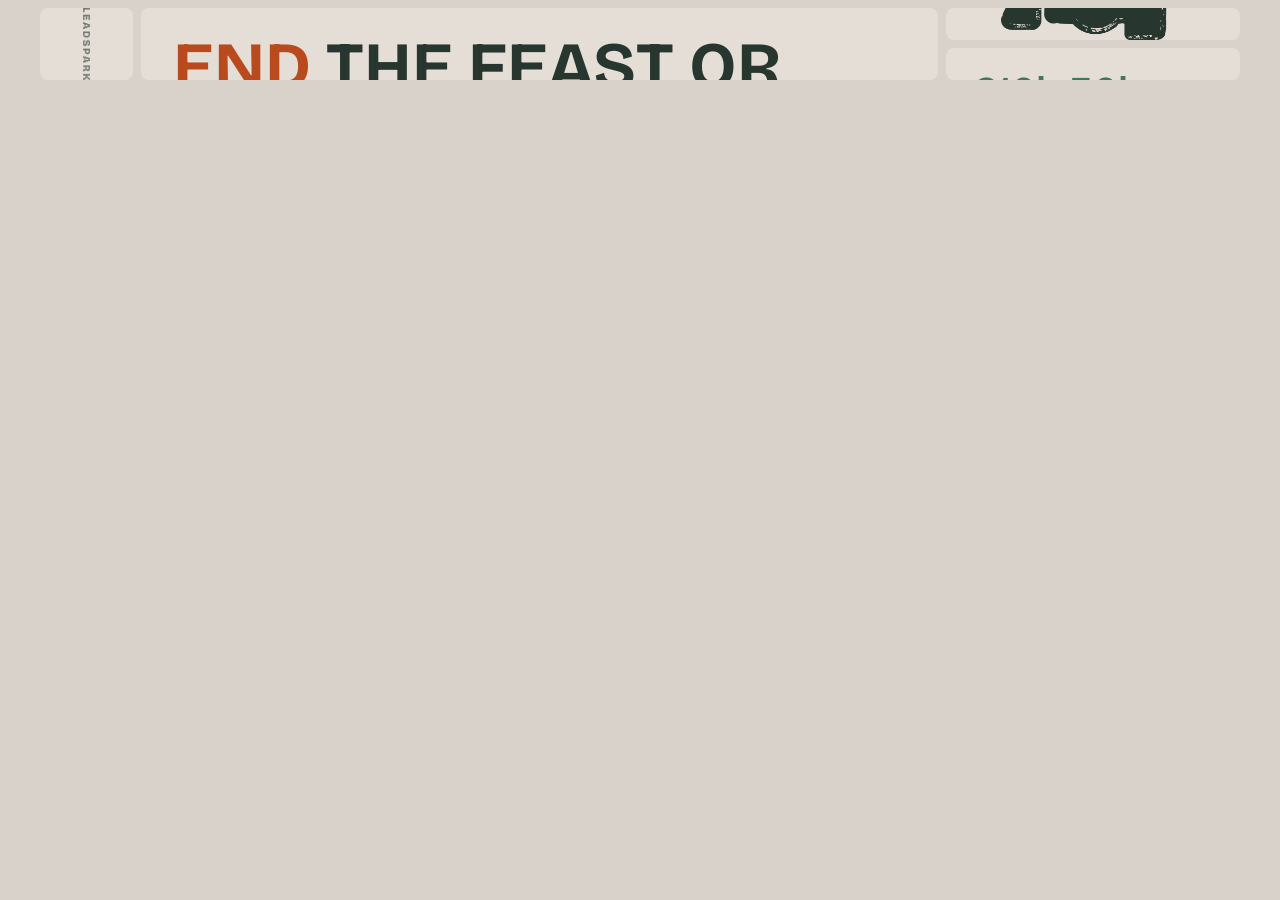
==== commit 6b23f117: "Add hero section with design tokens and button components Builds the hero section from Figma (node 1" ====
--- a/index.html
+++ b/index.html
@@ -1,1121 +1,354 @@
 <!DOCTYPE html>
 <html lang="en">
 <head>
-  <meta charset="UTF-8">
-  <meta name="viewport" content="width=device-width, initial-scale=1.0">
-  <title>LeadSpark Systems — Websites For Irish Trades Businesses</title>
-  <link rel="preconnect" href="https://fonts.googleapis.com">
-  <link rel="preconnect" href="https://fonts.gstatic.com" crossorigin>
-  <link href="https://fonts.googleapis.com/css2?family=Bricolage+Grotesque:wght@300;400;500;600;700&family=DM+Mono:ital,wght@0,300;0,400;0,500;1,300;1,400&display=swap" rel="stylesheet">
+  <meta charset="UTF-8" />
+  <meta name="viewport" content="width=device-width, initial-scale=1.0" />
+  <title>LeadSpark — End The Feast Or Famine Cycle</title>
+  <link rel="stylesheet" href="tokens.css" />
+  <link rel="preconnect" href="https://fonts.googleapis.com" />
+  <link rel="preconnect" href="https://fonts.gstatic.com" crossorigin />
+  <link href="https://fonts.googleapis.com/css2?family=Bricolage+Grotesque:opsz,wdth,wght@12..96,75..100,400;12..96,75..100,500;12..96,75..100,600;12..96,75..100,700&family=DM+Mono&display=swap" rel="stylesheet" />
   <style>
-
-    /* ==========================================================
-       CSS VARIABLES
-       ========================================================== */
-    :root {
-      /* Colors */
-      --off-white-bg:       #d9d2ca;
-      --white-card:         #e5ded7;
-      --brand-green:        #40775f;
-      --brand-ember:        #d8602f;
-      --forest-green:       #273730;
-      --pale-ember:         #e8a075;
-      --light-green:        #a9d8c0;
-      --muted-text:         #6b6862;
-      --forest-green-trans: hsla(153.75, 17%, 18.4%, 0.5);
-
-      /* Fonts */
-      --font-headings:   'Bricolage Grotesque', sans-serif;
-      --font-paragraphs: 'DM Mono', monospace;
-
-      /* Font sizes — desktop */
-      --font-hero:            64px;
-      --font-section-heading: 32px;
-      --font-sub-heading:     20px;
-      --font-paragraph:       18px;
-
-      /* Section */
-      --section-side-padding: 32px;
-      --section-tb-padding:   4px;
-      --max-section-width:    1300px;
-
-      /* Bento */
-      --large-bento-padding: 32px;
-      --small-bento-padding: 16px;
-      --grid-gap:            8px;
-      --grid-columns:        12;
-      --outside-corner:      8px;
-
-      /* Text */
-      --text-wrap-padding:      8px;
-      --text-wrap-gap:          16px;
-      --paragraph-top-margin:   16px;
-      --button-holder-margin:   48px;
-      --h-para-gap:             16px;
-
-      /* Divider + dimensions */
-      --divider-height:         100px;
-      --min-bottom-pad:         64px;
-      --logo-side-padding:      8px;
-      --boxy-paragraph-max-width: 500px;
-    }
-
-    /* iPad */
-    @media (max-width: 991px) {
-      :root {
-        --section-side-padding: 16px;
-        --large-bento-padding:  24px;
-        --grid-gap:             6px;
-        --grid-columns:         8;
-        --outside-corner:       6px;
-        --divider-height:       64px;
-        --button-holder-margin: 32px;
-        --font-hero:            clamp(32px, 6vw, 60px);
-        --font-section-heading: clamp(20px, 3.6vw, 32px);
-        --font-sub-heading:     clamp(14px, 2vw, 20px);
-        --font-paragraph:       clamp(14px, 2vw, 18px);
-      }
-    }
-
-    /* Phone landscape */
-    @media (max-width: 767px) {
-      :root {
-        --section-side-padding: 16px;
-        --large-bento-padding:  24px;
-        --small-bento-padding:  16px;
-        --grid-gap:             6px;
-        --grid-columns:         6;
-        --outside-corner:       4px;
-        --divider-height:       56px;
-        --button-holder-margin: 32px;
-        --logo-side-padding:    4px;
-        --text-wrap-padding:    4px;
-        --text-wrap-gap:        8px;
-        --paragraph-top-margin: 8px;
-        --font-hero:            clamp(24px, 8vw, 48px);
-        --font-section-heading: clamp(18px, 6vw, 32px);
-        --font-sub-heading:     clamp(11px, 3.2vw, 18px);
-        --font-paragraph:       clamp(11px, 2.8vw, 16px);
-      }
-    }
-
-    /* Mobile portrait */
-    @media (max-width: 479px) {
-      :root {
-        --section-side-padding: 8px;
-        --large-bento-padding:  12px;
-        --small-bento-padding:  8px;
-        --grid-gap:             4px;
-        --min-bottom-pad:       32px;
-        --button-holder-margin: 24px;
-      }
-    }
-
-    /* ==========================================================
-       RESET + BASE
-       ========================================================== */
-    *, *::before, *::after { margin: 0; padding: 0; box-sizing: border-box; }
+    *, *::before, *::after { box-sizing: border-box; margin: 0; padding: 0; }
 
     body {
-      background-color: var(--off-white-bg);
-      color: var(--forest-green);
-      font-family: var(--font-paragraphs);
-      font-size: var(--font-paragraph);
-      -webkit-font-smoothing: antialiased;
-    }
-
-    h1, h2, h3, h4, h5, h6 { font-family: var(--font-headings); }
-    a { color: inherit; text-decoration: none; }
-
-    /* ==========================================================
-       NAV
-       ========================================================== */
-    .nav-section {
-      position: sticky;
-      top: 0;
-      z-index: 100;
+      background: var(--background);
+      font-family: 'Bricolage Grotesque', sans-serif;
+      min-height: 100vh;
+    }
+
+    /* ===== HERO SECTION ===== */
+    .hero-section {
+      display: flex;
+      justify-content: center;
+      align-items: stretch;
+      background: var(--background);
+      max-height: var(--hero-max-height);
+    }
+
+    .hero-section__inner {
+      display: flex;
+      flex-direction: column;
       width: 100%;
-      padding: var(--section-tb-padding) var(--section-side-padding);
-      background-color: var(--off-white-bg);
-    }
-
-    .nav-container {
-      max-width: var(--max-section-width);
-      margin: 0 auto;
-    }
-
-    .nav-grid {
+      max-width: var(--hero-max-width);
+      padding-top: var(--sections-hero-top-padding);
+      padding-bottom: var(--sections-hero-bottom-padding);
+      padding-left: var(--sections-hero-side-padding);
+      padding-right: var(--sections-hero-side-padding);
+      overflow: visible;
+    }
+
+    /* 12-col / 2-row bento grid */
+    .hero-grid {
       display: grid;
-      grid-template-columns: repeat(var(--grid-columns), minmax(0, 1fr));
-      gap: var(--grid-gap);
-      align-items: stretch;
-    }
-
-    .nav-logo-bento {
-      grid-column: 1 / 2;
-      background-color: var(--white-card);
-      border-radius: var(--outside-corner);
-      display: flex;
-      align-items: center;
-      justify-content: center;
-      padding: 8px;
-    }
-
-    .nav-logo-bento svg { width: 28px; height: 28px; }
-
-    .nav-links-bento {
-      grid-column: 2 / -1;
-      background-color: var(--white-card);
-      border-radius: var(--outside-corner);
-      position: relative;
-      display: flex;
-      align-items: center;
-      justify-content: flex-end;
-      padding: 8px var(--small-bento-padding);
-    }
-
-    .nav-links-center {
-      position: absolute;
-      left: 50%;
-      transform: translateX(-50%);
-      display: flex;
-      gap: 32px;
-      font-family: var(--font-paragraphs);
-      font-size: 14px;
-      letter-spacing: 0.1em;
-    }
-
-    .nav-links-center a { transition: color 0.2s; }
-    .nav-links-center a:hover { color: var(--brand-green); }
-
-    .hamburger {
-      display: none;
-      flex-direction: column;
-      gap: 5px;
+      grid-template-columns: repeat(12, 1fr);
+      grid-template-rows: 1fr 1fr;
+      gap: var(--main-grid-hero-grid-gap);
+      padding: var(--main-grid-hero-grid-gap);
+      flex: 1 0 0;
+      min-height: 0;
+      overflow: visible;
+    }
+
+    /* ===== BENTOS ===== */
+    .bento {
+      background: var(--primary-background-white);
+      border-radius: var(--bento-radius);
+      overflow: hidden;
+      display: flex;
+      flex-direction: column;
+    }
+
+    /* Col 1 — LEADSPARK vertical text */
+    .bento--leadspark {
+      grid-column: 1;
+      grid-row: 1 / span 2;
+      align-items: center;
+      justify-content: center;
+    }
+
+    .bento--leadspark img {
+      height: 100%;
+      width: auto;
+      max-width: 100%;
+      object-fit: contain;
+      opacity: 0.6;
+    }
+
+    /* Col 2–9 — Main content */
+    .bento--main {
+      grid-column: 2 / span 8;
+      grid-row: 1 / span 2;
+      justify-content: space-between;
+      padding: 24px 32px 24px 32px;
+      gap: 0;
+    }
+
+    .bento--main__top {
+      display: flex;
+      flex-direction: column;
+      gap: 0;
+    }
+
+    .hero-heading {
+      font-size: var(--text-hero-heading);
+      font-weight: 700;
+      color: var(--dark-text);
+      text-transform: uppercase;
+      line-height: 1.05;
+      font-variation-settings: 'opsz' 14, 'wdth' 100;
+    }
+
+    .hero-heading .accent {
+      color: #b84a1e;
+    }
+
+    .hero-subheading {
+      font-size: var(--text-secondary-card-heading);
+      font-weight: 400;
+      color: var(--secondary-text);
+      text-transform: capitalize;
+      margin-top: 12px;
+      font-variation-settings: 'opsz' 14, 'wdth' 100;
+      line-height: 1.4;
+    }
+
+    .bento--main__bottom {
+      display: flex;
+      flex-direction: column;
+      gap: 0;
+    }
+
+    .text-wrap-paragraph {
+      padding-top: var(--text-wrap-default-top-padding);
+      padding-bottom: var(--text-wrap-default-bottom-padding);
+      padding-left: var(--text-wrap-default-side-padding);
+      padding-right: var(--text-wrap-default-side-padding);
+    }
+
+    .paragraph {
+      font-family: 'DM Mono', monospace;
+      font-size: var(--text-paragraph);
+      font-weight: 400;
+      color: var(--paragraph);
+      line-height: 1.6;
+      max-width: 460px;
+      text-transform: capitalize;
+    }
+
+    /* Col 10–12 top — draught image */
+    .bento--image {
+      grid-column: 10 / span 3;
+      grid-row: 1;
+      align-items: center;
+      justify-content: center;
+      padding: var(--small-bento-vertical-padding) var(--small-bento-side-padding);
+    }
+
+    .bento--image img {
+      max-height: 193px;
+      width: auto;
+      max-width: 100%;
+      object-fit: contain;
+    }
+
+    /* Col 10–12 bottom — stats */
+    .bento--stats {
+      grid-column: 10 / span 3;
+      grid-row: 2;
+      justify-content: space-between;
+      padding: var(--small-bento-vertical-padding) var(--small-bento-side-padding);
+      gap: var(--small-bento-gap);
+    }
+
+    .stats-text {
+      padding: var(--text-wrap-stat-vertical-padding) var(--text-wrap-stat-side-padding);
+      display: flex;
+      flex-direction: column;
+      gap: var(--text-wrap-stat-gap);
+      flex: 1 0 0;
+    }
+
+    .stat-number {
+      font-size: var(--text-stat);
+      font-weight: 600;
+      color: var(--brand-green);
+      text-transform: capitalize;
+      line-height: 1;
+      font-variation-settings: 'opsz' 14, 'wdth' 100;
+    }
+
+    .stat-label {
+      font-size: var(--text-secondary-card-heading);
+      font-weight: 500;
+      color: var(--paragraph);
+      text-transform: capitalize;
+      line-height: 1.3;
+      font-variation-settings: 'opsz' 14, 'wdth' 100;
+    }
+
+    /* ===== BUTTONS ===== */
+
+    /* CTA primary button */
+    .btn-cta {
+      display: inline-flex;
+      align-items: center;
+      gap: 16px;
+      background: var(--soft-ember);
+      border: none;
+      border-radius: var(--button-radius);
+      padding: 6px 6px 6px 32px;
       cursor: pointer;
-      padding: 4px;
-      background: none;
-      border: none;
-    }
-
-    .hamburger span {
-      display: block;
-      width: 22px;
-      height: 2px;
-      background-color: var(--forest-green);
-      border-radius: 1px;
-    }
-
-    @media (max-width: 991px) {
-      .nav-links-center { display: none; }
-      .hamburger { display: flex; }
-      .nav-links-bento { justify-content: space-between; }
-      .nav-links-bento { grid-column: 2 / 9; }
-    }
-
-    @media (max-width: 767px) {
-      .nav-links-bento { grid-column: 2 / 7; }
-    }
-
-    /* ==========================================================
-       SECTION WRAPPERS
-       ========================================================== */
-    .page-section {
-      width: 100%;
-      padding: var(--section-tb-padding) var(--section-side-padding);
-      margin-bottom: var(--divider-height);
-    }
-
-    .page-section:last-of-type { margin-bottom: 0; }
-
-    .section-container {
-      max-width: var(--max-section-width);
-      margin: 0 auto;
-    }
-
-    /* ==========================================================
-       BENTO GRID
-       ========================================================== */
-    .bento-grid {
-      display: grid;
-      grid-template-columns: repeat(var(--grid-columns), minmax(0, 1fr));
-      gap: var(--grid-gap);
-      padding: 4px 8px; /* grid internal padding: T4 B4 L8 R8 from Figma */
-    }
-
-    /* ==========================================================
-       BENTO CARDS
-       ========================================================== */
-    .fill-bento {
-      width: 100%;
-      height: 100%;
-      background-color: var(--white-card);
-      border-radius: var(--outside-corner);
-      overflow: hidden;
-    }
-
-    .hug-bento {
+      box-shadow: var(--cta-button-shadow);
+      text-decoration: none;
+      transition: opacity 0.2s ease;
+    }
+
+    .btn-cta:hover { opacity: 0.9; }
+
+    .btn-cta__label {
+      font-family: 'Bricolage Grotesque', sans-serif;
+      font-size: var(--text-label);
+      font-weight: 500;
+      color: var(--dark-green);
+      letter-spacing: 1.92px;
+      text-transform: uppercase;
+      white-space: nowrap;
+      line-height: 1.2;
+      padding: 6px 0;
+      font-variation-settings: 'opsz' 14, 'wdth' 100;
+    }
+
+    .btn-cta__icon {
+      display: flex;
+      align-items: center;
+      justify-content: center;
+      width: 40px;
+      height: 40px;
+      border-radius: var(--button-radius);
+      background: var(--soft-ember);
+      box-shadow: var(--arrow-circle-shadow);
+      flex-shrink: 0;
+      padding: 7px 8px;
+    }
+
+    .btn-cta__icon img {
       width: 100%;
       height: auto;
-      background-color: var(--white-card);
-      border-radius: var(--outside-corner);
-      overflow: hidden;
-    }
-
-    .bento-dark {
-      background-color: var(--forest-green) !important;
-      color: white;
-    }
-
-    /* ==========================================================
-       CONTENT WRAPS — exact Figma names + padding
-       ========================================================== */
-
-    /* hug_bento-content-wrap: padding 32, gap 16 (sections 2/3) */
-    .hug-bento-wrap {
-      padding: var(--large-bento-padding);
-      gap: 16px;
-      display: flex;
-      flex-direction: column;
-    }
-
-    /* hero_content-wrap: padding 32, gap 96 */
-    .hero-content-wrap {
-      display: flex;
-      flex-direction: column;
-      height: 100%;
-      padding: var(--large-bento-padding);
-      gap: 96px;
-      justify-content: space-between;
-    }
-
-    @media (max-width: 767px) {
-      .hero-content-wrap { height: auto; gap: 32px; }
-    }
-
-    /* fill_bento-wrap-small: padding 16 */
-    .fill-bento-wrap-small {
-      display: flex;
-      flex-direction: column;
-      height: 100%;
-      padding: var(--small-bento-padding);
-      gap: 16px;
-    }
-
-    /* center-content-wrap: flex col, align center, justify center */
-    .center-content-wrap {
-      display: flex;
-      flex-direction: column;
-      align-items: center;
-      justify-content: center;
-      height: 100%;
-    }
-
-    /* content-layout-wrap | centered: flex col, align center, justify center */
-    .content-layout-wrap {
-      display: flex;
-      flex-direction: column;
-    }
-
-    .content-layout-wrap.centered {
-      align-items: center;
-      justify-content: center;
-    }
-
-    /* ==========================================================
-       TEXT WRAP
-       ========================================================== */
-    .text-wrap {
-      display: flex;
-      flex-direction: column;
-      padding: var(--text-wrap-padding);
-      gap: var(--text-wrap-gap);
-    }
-
-    .text-wrap.centered {
-      align-items: center;
-      text-align: center;
-    }
-
-    /* ==========================================================
-       TYPOGRAPHY
-       ========================================================== */
-
-    /* hero-heading: 64px Bold Bricolage, uppercase implied by content, -0.02em tracking */
-    .hero-heading {
-      font-family: var(--font-headings);
-      font-size: var(--font-hero);
-      font-weight: 700;
-      line-height: 1.05;
-      letter-spacing: -0.02em;
-      color: var(--forest-green);
-    }
-
-    /* secondary-heading (H1 on each page — first instance) */
-    /* hero sub: 20px Medium, color #14291a (muted dark) */
-    .hero-sub {
-      font-family: var(--font-headings);
-      font-size: var(--font-sub-heading);
+      object-fit: contain;
+      display: block;
+    }
+
+    /* Page scroll link (SEE HOW) */
+    .btn-scroll {
+      display: inline-flex;
+      align-items: center;
+      gap: 8px;
+      padding: 0 6px;
+      border-radius: var(--button-radius);
+      border: none;
+      background: none;
+      cursor: pointer;
+      text-decoration: none;
+      transition: opacity 0.2s ease;
+    }
+
+    .btn-scroll:hover { opacity: 0.7; }
+
+    .btn-scroll__label {
+      font-family: 'Bricolage Grotesque', sans-serif;
+      font-size: var(--text-label);
       font-weight: 500;
-      line-height: 1.4;
-      color: var(--muted-text);
-    }
-
-    /* section-heading: 38px SemiBold Bricolage (from Figma) */
-    .section-heading {
-      font-family: var(--font-headings);
-      font-size: 38px;
-      font-weight: 600;
-      line-height: 1.1;
-    }
-
-    @media (max-width: 991px) { .section-heading { font-size: clamp(22px, 4vw, 38px); } }
-    @media (max-width: 767px) { .section-heading { font-size: clamp(18px, 5.5vw, 30px); } }
-
-    /* card-heading: 20px Regular Bricolage */
-    .card-heading {
-      font-family: var(--font-headings);
-      font-size: var(--font-sub-heading);
-      font-weight: 400;
-      line-height: 1.3;
-      color: var(--forest-green);
-    }
-
-    /* sub-heading: 20px Regular Bricolage */
-    .sub-heading {
-      font-family: var(--font-headings);
-      font-size: var(--font-sub-heading);
-      font-weight: 400;
-      line-height: 1.4;
-      color: var(--forest-green);
-    }
-
-    /* paragraph: 16px/18px Regular DM Mono */
-    .paragraph {
-      font-family: var(--font-paragraphs);
-      font-size: var(--font-paragraph);
-      line-height: 1.6;
-      color: var(--muted-text);
-      margin-top: var(--paragraph-top-margin);
-    }
-
-    .paragraph:first-child { margin-top: 0; }
-    .paragraph.block { max-width: var(--boxy-paragraph-max-width); }
-
-    /* stats number */
-    .stat-number {
-      font-family: var(--font-headings);
-      font-size: 40px;
-      font-weight: 700;
-      color: var(--brand-green);
-      line-height: 1;
-    }
-
-    @media (max-width: 767px) {
-      .stat-number { font-size: 22px; }
-    }
-
-    /* flip hint: 13px Light Italic DM Mono */
-    .flip-hint {
-      font-family: var(--font-paragraphs);
-      font-size: 13px;
-      font-weight: 300;
-      font-style: italic;
-      text-align: right;
-      padding: var(--text-wrap-padding);
-    }
-
-    @media (max-width: 767px) { .flip-hint { font-size: 10px; } }
-
-    /* color utilities */
-    .c-ember      { color: var(--brand-ember); }
-    .c-light-green { color: var(--light-green); }
-    .c-brand-green { color: var(--brand-green); }
-    .c-muted      { color: var(--muted-text); }
-    .c-white      { color: white; }
-    .c-white-card  { color: var(--white-card); }
-    .c-forest     { color: var(--forest-green); }
-
-    /* ==========================================================
-       CTA-BUTTON  (Figma component: cta-button)
-       Desktop variant: h43, bg pale-ember, radius 200
-         padding L32 R6 T6 B6, gap 16
-         text: 16px Medium Bricolage, 12% tracking, color forest-green
-         pill: bg pale-ember, radius 200, inset shadow
-       Mobile variant:  h33, padding L16 R4 T4 B4, gap 12
-         text 11px
-       ========================================================== */
-    .cta-btn {
-      display: inline-flex;
-      align-items: center;
-      height: 43px;
-      background-color: var(--pale-ember);
-      border-radius: 200px;
-      padding: 6px 6px 6px 32px;
-      gap: 16px;
-      font-family: var(--font-headings);
-      font-size: 16px;
-      font-weight: 500;
-      letter-spacing: 0.12em;
-      color: var(--forest-green);
-      text-decoration: none;
+      color: var(--dark-green);
+      letter-spacing: 1.92px;
+      text-transform: uppercase;
       white-space: nowrap;
-      cursor: pointer;
-      transition: opacity 0.15s, transform 0.15s;
-    }
-
-    .cta-btn:hover { opacity: 0.88; transform: translateY(-1px); }
-    .cta-btn:active { transform: translateY(1px); opacity: 1; }
-
-    .cta-btn__pill {
-      display: flex;
-      align-items: center;
-      justify-content: center;
-      height: 31px;
-      padding: 7px 16px;
-      border-radius: 200px;
-      background-color: var(--pale-ember);
-      box-shadow: inset 0 1px 4px rgba(0, 0, 0, 0.25);
-      flex-shrink: 0;
-      transition: transform 0.2s;
-    }
-
-    .cta-btn:hover .cta-btn__pill { transform: translateX(2px); }
-
-    .cta-btn__arrow {
-      display: block;
-      width: 25px;
-      height: auto;
-    }
-
-    /* ==========================================================
-       PAGE-LINK  (Figma component: page link — READ FULL STORY)
-       Desktop: h43, transparent bg, border 2px forest-green,
-         radius 200, padding L32 R6 T6 B6, gap 16
-       Mobile:  h29, padding L16 R4 T4 B4, gap 12
-       ========================================================== */
-    .page-link {
-      display: inline-flex;
-      align-items: center;
-      height: 43px;
-      background-color: transparent;
-      border: 2px solid var(--forest-green);
-      border-radius: 200px;
-      padding: 6px 6px 6px 32px;
-      gap: 16px;
-      font-family: var(--font-headings);
-      font-size: 16px;
-      font-weight: 500;
-      letter-spacing: 0.12em;
-      color: var(--forest-green);
-      text-decoration: none;
-      white-space: nowrap;
-      cursor: pointer;
-      transition: background-color 0.15s, transform 0.15s;
-    }
-
-    .page-link:hover {
-      background-color: color-mix(in srgb, var(--forest-green) 6%, transparent);
-      transform: translateY(-1px);
-    }
-
-    .page-link:active { transform: translateY(1px); }
-
-    .page-link__circle {
+      line-height: 1.2;
+      padding: 6px 0;
+      font-variation-settings: 'opsz' 14, 'wdth' 100;
+    }
+
+    .btn-scroll__icon {
       display: flex;
       align-items: center;
       justify-content: center;
       width: 31px;
       height: 31px;
-      border-radius: 50%;
-      border: 2px solid var(--forest-green);
-      flex-shrink: 0;
-      transition: transform 0.2s;
-    }
-
-    .page-link:hover .page-link__circle { transform: translateX(2px) translateY(-2px); }
-
-    .page-link__arrow {
+      border-radius: var(--button-radius);
+      padding: 5px;
+    }
+
+    .btn-scroll__icon img {
+      width: 100%;
+      height: auto;
+      transform: rotate(-45deg);
       display: block;
-      width: 14px;
-      height: auto;
-    }
-
-    /* Mobile button scaling — all properties together */
-    @media (max-width: 767px) {
-      .cta-btn {
-        height: 33px;
-        padding: 4px 4px 4px 16px;
-        gap: 12px;
-        font-size: 11px;
-        letter-spacing: 0.12em;
-      }
-      .cta-btn__pill {
-        height: 25px;
-        padding: 6px 12px;
-      }
-      .cta-btn__arrow { width: 19px; }
-
-      .page-link {
-        height: 29px;
-        padding: 4px 4px 4px 16px;
-        gap: 12px;
-        font-size: 11px;
-      }
-      .page-link__circle { width: 21px; height: 21px; }
-      .page-link__arrow { width: 12px; }
-    }
-
-    /* ==========================================================
-       BUTTON-WRAP / BUTTON-HOLDER
-       ========================================================== */
-    .button-wrap {
-      display: flex;
-      padding: 8px;
-      gap: 12px;
-      flex-wrap: wrap;
-    }
-
-    .button-wrap.right    { justify-content: flex-end; }
-    .button-wrap.center   { justify-content: center; }
-    .button-wrap.between  { justify-content: space-between; align-items: center; }
-
-    /* ==========================================================
-       LEADSPARK LOGO BENTO
-       ========================================================== */
-    .logo-bento-inner {
-      position: absolute;
-      inset: 0;
-      padding-top: calc(var(--large-bento-padding) + var(--text-wrap-padding));
-      padding-bottom: 32px;
-      padding-left: var(--logo-side-padding);
-      padding-right: var(--logo-side-padding);
-      overflow: hidden;
-    }
-
-    .logo-bento-inner img {
-      display: block;
-      width: 100%;
-      height: 100%;
-      object-fit: contain;
-      object-position: top center;
-      opacity: 0.4;
-    }
-
-    @media (max-width: 767px) {
-      .logo-bento-inner { padding-bottom: 12px; }
-    }
-
-    /* ==========================================================
-       SPARK
-       ========================================================== */
-    .spark-container {
-      position: relative;
-      width: 100%;
-      height: 100%;
-      display: flex;
-      align-items: center;
-      justify-content: center;
-      padding: var(--large-bento-padding);
-    }
-
-    .spark-inner {
-      position: relative;
-      width: 100%;
-      max-width: 200px;
-      max-height: 200px;
-      aspect-ratio: 1;
-    }
-
-    .spark-line {
-      position: absolute;
-      top: 50%;
-      left: 50%;
-      width: 100%;
-      height: 1px;
-      background-color: var(--brand-ember);
-      transform-origin: center center;
-    }
-
-    .spark-center {
-      position: absolute;
-      top: 50%;
-      left: 50%;
-      transform: translate(-50%, -50%);
-      width: 20px;
-      height: 20px;
-      border-radius: 50%;
-      background-color: var(--pale-ember);
-      opacity: 0.6;
-      z-index: 2;
-      transition: opacity 0.3s, box-shadow 0.3s;
-    }
-
-    .spark-center.active {
-      opacity: 1;
-      box-shadow: 0 0 12px 4px hsla(22, 70%, 55%, 0.3);
-    }
-
-    /* ==========================================================
-       HERO GRID PLACEMENT
-       ========================================================== */
-    /* Figma: main-grid|locked, 12 cols, 2 rows
-       fill_bento (LEADSPARK): col 1, rows 1-2  → width 94px
-       hug_bento (hero content): cols 2-9       → width 811px
-       fill_bento (spark): col 10-12, row 1     → width 299px
-       fill_bento (stats): col 10-12, row 2     → width 299px
-    */
-    .hero-grid {
-      grid-template-rows: repeat(2, minmax(0, 1fr));
-      max-height: 80vh;
-      min-height: 600px;
-    }
-
-    .hero-vertical { position: relative; grid-column: 1 / 2; grid-row: 1 / 3; }
-    .hero-main     { grid-column: 2 / 10; grid-row: 1 / 3; }
-    .hero-spark    { grid-column: 10 / 13; grid-row: 1 / 2; }
-    .hero-stats    { grid-column: 10 / 13; grid-row: 2 / 3; }
-
-    @media (max-width: 991px) {
-      .hero-grid { max-height: unset; min-height: unset; grid-template-rows: auto; }
-      .hero-main     { grid-column: 2 / 7; }
-      .hero-spark    { grid-column: 7 / 9; }
-      .hero-stats    { grid-column: 7 / 9; }
-    }
-
-    @media (max-width: 767px) {
-      .hero-grid { grid-template-rows: auto auto; }
-      .hero-vertical { grid-column: 1 / 2; grid-row: 1 / 3; }
-      .hero-main     { grid-column: 2 / 7; grid-row: 1 / 3; }
-      .hero-spark    { grid-column: 1 / 4; grid-row: 3; }
-      .hero-stats    { grid-column: 4 / 7; grid-row: 3; }
-    }
-
-    /* hero stats card inner */
-    .hero-stats-inner {
-      display: flex;
-      flex-direction: column;
-      align-items: center;
-      justify-content: center;
-      height: 100%;
-      text-align: center;
-      padding: var(--small-bento-padding);
-    }
-
-    /* ==========================================================
-       SECTION 2 — VISIBILITY (26:133)
-       Figma: main-grid|unlocked, 12 cols
-       hug_bento full width (col 1-12, row 1-2): centered header
-       4 × fill_bento cards (col 3 each, row 3-4)
-       ========================================================== */
-    .s2-header  { grid-column: 1 / -1; }
-    .s2-card-1  { grid-column: 1 / 4; }
-    .s2-card-2  { grid-column: 4 / 7; }
-    .s2-card-3  { grid-column: 7 / 10; }
-    .s2-card-4  { grid-column: 10 / 13; }
-
-    @media (max-width: 991px) {
-      .s2-card-1 { grid-column: 1 / 3; }
-      .s2-card-2 { grid-column: 3 / 5; }
-      .s2-card-3 { grid-column: 5 / 7; }
-      .s2-card-4 { grid-column: 7 / 9; }
-    }
-
-    @media (max-width: 767px) {
-      .s2-card-1 { grid-column: 1 / 4; grid-row: 3; }
-      .s2-card-2 { grid-column: 4 / 7; grid-row: 3; }
-      .s2-card-3 { grid-column: 1 / 4; grid-row: 4; }
-      .s2-card-4 { grid-column: 4 / 7; grid-row: 4; }
-    }
-
-    /* stacked-card-wrap: flex col, gap 16 */
-    .stacked-card-wrap {
-      display: flex;
-      flex-direction: column;
-      height: 100%;
-      gap: 16px;
-    }
-
-    /* img-wrap: h100, padding 8, align start */
-    .img-wrap {
-      height: 100px;
-      display: flex;
-      align-items: center;
-      justify-content: flex-start;
-      padding: var(--text-wrap-padding);
-      flex-shrink: 0;
-    }
-
-    .img-wrap img {
-      max-height: 70%;
-      max-width: 70%;
-      object-fit: contain;
-    }
-
-    /* hz-fill-wrap (fills remaining space) */
-    .hz-fill-wrap {
-      display: flex;
-      flex: 1;
-      gap: 16px;
-    }
-
-    /* ==========================================================
-       SECTION 3 — FREE AUDIT CTA (27:337)
-       Figma: full-width fill_bento, dark bg, padding small (16px)
-         fill_bento-wrap-small: gap 48
-         star icon 50×50
-         horizontal-text-wrap: 2-col grid, gap 8
-           left: section heading (mixed color)
-           right: vertical-line + text-wrap (3 bullets)
-         button-wrap|right: justify-end
-       ========================================================== */
-    .s3-full { grid-column: 1 / -1; }
-
-    .s3-inner {
-      display: flex;
-      flex-direction: column;
-      height: 100%;
-      padding: var(--small-bento-padding);
-      gap: 48px;
-    }
-
-    .s3-two-col {
-      display: grid;
-      grid-template-columns: repeat(2, minmax(0, 1fr));
-      gap: var(--grid-gap);
-    }
-
-    @media (max-width: 767px) {
-      .s3-two-col { grid-template-columns: 1fr; }
-    }
-
-    .s3-divider {
-      width: 2px;
-      flex-shrink: 0;
-      background-color: rgba(229, 222, 215, 0.35);
-      border-radius: 1px;
-      align-self: stretch;
-    }
-
-    .s3-right {
-      display: flex;
-      gap: 16px;
-    }
-
-    .s3-bullets {
-      display: flex;
-      flex-direction: column;
-      gap: 16px;
-      padding: var(--text-wrap-padding);
-      list-style: none;
-    }
-
-    .s3-bullets li {
-      font-family: var(--font-headings);
-      font-size: var(--font-sub-heading);
-      font-weight: 400;
-      line-height: 1.4;
-      color: var(--white-card);
-      position: relative;
-      padding-left: 20px;
-    }
-
-    .s3-bullets li::before {
-      content: '—';
-      position: absolute;
-      left: 0;
-      color: var(--light-green);
-    }
-
-    /* ==========================================================
-       SECTION 4 — CASE STUDY + FLIP CARDS (28:566)
-       Figma: main-grid|unlocked, 12 cols
-       Row 1: hug_bento cols 1-8 (case study)
-       Rows 1-2: fill_bento cols 9-12 (testimonial, spans both rows)
-       Row 2: sub-grid cols 1-8 (flip cards: 3fr + 5fr)
-       ========================================================== */
-    .s4-case        { grid-column: 1 / 9; grid-row: 1; }
-    .s4-testimonial { grid-column: 9 / 13; grid-row: 1 / 3; }
-    .s4-flip-row    {
-      grid-column: 1 / 9;
-      grid-row: 2;
-      display: grid;
-      grid-template-columns: 3fr 5fr;
-      gap: var(--grid-gap);
-      min-height: 252px; /* Figma flip_card height */
-    }
-
-    @media (max-width: 991px) {
-      .s4-case        { grid-column: 1 / 7; }
-      .s4-testimonial { grid-column: 7 / 9; }
-      .s4-flip-row    { grid-column: 1 / 7; }
-    }
-
-    @media (max-width: 767px) {
-      .s4-case        { grid-column: 1 / -1; grid-row: 1; }
-      .s4-flip-row    { grid-column: 1 / -1; grid-row: 2; grid-template-columns: 1fr 1fr; }
-      .s4-testimonial { grid-column: 1 / -1; grid-row: 3; min-height: 200px; }
-    }
-
-    /* Case study content */
-    .s4-case-wrap {
-      display: flex;
-      flex-direction: column;
-      height: 100%;
-      padding: var(--large-bento-padding);
-      justify-content: space-between;
-    }
-
-    /* Testimonial content */
-    .s4-testimonial-wrap {
-      display: flex;
-      flex-direction: column;
-      height: 100%;
-      padding: var(--small-bento-padding);
-      align-items: center;
-      justify-content: center;
-    }
-
-    .testimonial-quote {
-      font-family: var(--font-headings);
-      font-size: 24px;
-      font-weight: 500;
-      font-style: italic;
-      line-height: 1.45;
-      color: var(--brand-green);
-      text-align: center;
-      padding: var(--text-wrap-padding);
-    }
-
-    .testimonial-attr {
-      font-family: var(--font-headings);
-      font-size: 20px;
-      font-weight: 500;
-      color: var(--forest-green);
-      text-align: center;
-      padding: var(--text-wrap-padding);
-      margin-top: var(--h-para-gap);
-    }
-
-    @media (max-width: 991px) {
-      .testimonial-quote { font-size: 16px; }
-      .testimonial-attr  { font-size: 14px; }
-    }
-
-    /* ==========================================================
-       FLIP CARDS  (28:566)
-       Figma: flip_card-2 (dark) col 1-3 of 8, flip_card-1 (light) col 4-8 of 8
-       Front face: text + hint footer
-       Back face: explanation text
-       ========================================================== */
-    .flip-card {
-      perspective: 1200px;
-      cursor: pointer;
-    }
-
-    .flip-card-inner {
-      position: relative;
-      width: 100%;
-      height: 100%;
-      transform-style: preserve-3d;
-      min-height: 252px;
-    }
-
-    .flip-front,
-    .flip-back {
-      position: absolute;
-      inset: 0;
-      backface-visibility: hidden;
-      -webkit-backface-visibility: hidden;
-      border-radius: var(--outside-corner);
-      overflow: hidden;
-    }
-
-    .flip-back { transform: rotateY(180deg); }
-
-    /* Dark flip card: bg forest-green */
-    .flip-card-dark .flip-front,
-    .flip-card-dark .flip-back { background-color: var(--forest-green); }
-
-    /* Light flip card: bg white-card */
-    .flip-card-light .flip-front,
-    .flip-card-light .flip-back { background-color: var(--white-card); }
-
-    .flip-face-wrap {
-      display: flex;
-      flex-direction: column;
-      height: 100%;
-      padding: var(--small-bento-padding);
-      justify-content: space-between;
-    }
-
-    /* Flip stat: 38px SemiBold */
-    .flip-stat {
-      font-family: var(--font-headings);
-      font-size: 38px;
-      font-weight: 600;
-      line-height: 1;
-    }
-
-    /* Flip label: 20px Medium */
-    .flip-label {
-      font-family: var(--font-headings);
-      font-size: 20px;
-      font-weight: 500;
-      line-height: 1.3;
-      margin-top: 8px;
-    }
-
-    @media (max-width: 767px) {
-      .flip-stat  { font-size: clamp(20px, 5vw, 34px); }
-      .flip-label { font-size: clamp(12px, 2.8vw, 16px); }
-    }
-
-    .flip-back-inner {
-      display: flex;
-      flex-direction: column;
-      height: 100%;
-      padding: var(--small-bento-padding);
-      justify-content: center;
-    }
-
-    .flip-back-inner p {
-      font-family: var(--font-paragraphs);
-      font-size: 14px;
-      line-height: 1.6;
-    }
-
-    @media (max-width: 767px) {
-      .flip-back-inner p { font-size: 11px; }
-    }
-
+    }
+
+    .stats-bottom {
+      display: flex;
+      align-items: center;
+      justify-content: flex-end;
+    }
   </style>
 </head>
 <body>
 
-  <!-- ===================== NAV ===================== -->
-  <nav class="nav-section">
-    <div class="nav-container">
-      <div class="nav-grid">
-
-        <div class="nav-logo-bento">
-          <!-- Spark icon -->
-          <svg width="28" height="28" viewBox="0 0 28 28" fill="none">
-            <circle cx="14" cy="14" r="3" fill="var(--brand-ember)"/>
-            <line x1="14" y1="2"  x2="14" y2="26" stroke="var(--brand-ember)" stroke-width="1"/>
-            <line x1="2"  y1="14" x2="26" y2="14" stroke="var(--brand-ember)" stroke-width="1"/>
-            <line x1="5"  y1="5"  x2="23" y2="23" stroke="var(--brand-ember)" stroke-width="1"/>
-            <line x1="23" y1="5"  x2="5"  y2="23" stroke="var(--brand-ember)" stroke-width="1"/>
-          </svg>
+  <section class="hero-section">
+    <div class="hero-section__inner">
+      <div class="hero-grid">
+
+        <!-- Bento 1: LEADSPARK vertical text -->
+        <div class="bento bento--leadspark">
+          <img src="LEADSPARK.png" alt="LeadSpark" />
         </div>
 
-        <div class="nav-links-bento">
-          <button class="hamburger" aria-label="Menu">
-            <span></span><span></span><span></span>
-          </button>
-          <div class="nav-links-center">
-            <a href="#">WEBSITES</a>
-            <a href="#">AUTOMATIONS</a>
-            <a href="#">PLANS</a>
+        <!-- Bento 2: Main content -->
+        <div class="bento bento--main">
+          <div class="bento--main__top">
+            <h1 class="hero-heading">
+              <span class="accent">End</span> the feast or famine cycle
+            </h1>
+            <p class="hero-subheading">
+              Growth Operation for Irish Trades Businesses &amp; Contractors<br />
+              Through their website and customer management.
+            </p>
           </div>
-          <a href="#" class="cta-btn">
-            CONTACT
-            <span class="cta-btn__pill">
-              <svg class="cta-btn__arrow" viewBox="0 0 25 10" fill="none">
-                <path d="M0 5H22M17 1L23 5L17 9" stroke="var(--forest-green)" stroke-width="1.8" stroke-linecap="round" stroke-linejoin="round"/>
-              </svg>
-            </span>
-          </a>
-        </div>
-
-      </div>
-    </div>
-  </nav>
-
-  <!-- ===================== SECTION 1 — HERO ===================== -->
-  <!-- Figma: hero-section (6:17), padding L32 R32 T0 B56 -->
-  <section class="page-section">
-    <div class="section-container">
-      <div class="bento-grid hero-grid">
-
-        <!-- fill_bento: LEADSPARK vertical logo (13:258) -->
-        <div class="fill-bento hero-vertical">
-          <div class="logo-bento-inner">
-            <img src="assets/leadspark.png" alt="LEADSPARK">
-          </div>
-        </div>
-
-        <!-- hug_bento: hero content (13:238)
-             hero_content-wrap: padding 32, gap 96
-               content-layout-wrap → text-wrap: padding L8 R8 T8 B48, gap 16
-               content-layout-wrap → text-wrap + button-wrap|right: padding L8 R8 T8 B48
-        -->
-        <div class="hug-bento hero-main">
-          <div class="hero-content-wrap">
-
-            <!-- Top group: heading + sub -->
-            <div class="content-layout-wrap">
-              <div class="text-wrap" style="padding-bottom: 48px;">
-                <!-- hero-heading: 64px Bold, mixed color (END=ember, rest=forest) -->
-                <h2 class="hero-heading"><span class="c-ember">END</span>&nbsp; the feast or famine cycle</h2>
-                <!-- H1 (first secondary-heading on page) -->
-                <h1 class="hero-sub">Websites for Irish Trades Businesses &amp; Contractors<br>That Get Consistent Booked Jobs.</h1>
-              </div>
+          <div class="bento--main__bottom">
+            <div class="text-wrap-paragraph">
+              <p class="paragraph">
+                We build custom systems that keep your job book full, while also automatically managing it.
+              </p>
             </div>
-
-            <!-- Bottom group: paragraph + button -->
-            <div class="content-layout-wrap">
-              <div class="text-wrap" style="padding-bottom: 48px;">
-                <p class="paragraph block">We build the system that helps keep your job book full so you can quote with confidence, choose your customers, and stop living by the phone.</p>
-              </div>
-              <!-- button-wrap|right: justify-end, padding 8 -->
-              <div class="button-wrap right">
-                <a href="#" class="cta-btn">
-                  GET A QUOTE
-                  <span class="cta-btn__pill">
-                    <svg class="cta-btn__arrow" viewBox="0 0 25 10" fill="none">
-                      <path d="M0 5H22M17 1L23 5L17 9" stroke="var(--forest-green)" stroke-width="1.8" stroke-linecap="round" stroke-linejoin="round"/>
-                    </svg>
-                  </span>
-                </a>
-              </div>
-            </div>
-
-          </div>
-        </div>
-
-        <!-- fill_bento: Spark (6:36) — empty card -->
-        <div class="fill-bento hero-spark">
-          <div class="spark-container">
-            <div class="spark-inner" id="hero-spark">
-              <div class="spark-line"></div>
-              <div class="spark-line"></div>
-              <div class="spark-line"></div>
-              <div class="spark-line"></div>
-              <div class="spark-line"></div>
-              <div class="spark-line"></div>
-              <div class="spark-line"></div>
-              <div class="spark-line"></div>
-              <div class="spark-center" id="spark-center"></div>
+            <div>
+              <a href="#contact" class="btn-cta">
+                <span class="btn-cta__label">Grow My Business</span>
+                <span class="btn-cta__icon">
+                  <img src="https://www.figma.com/api/mcp/asset/62074d5b-d35d-48d4-bf4c-d26dbdeddb5b" alt="" aria-hidden="true" />
+                </span>
+              </a>
             </div>
           </div>
         </div>
 
-        <!-- fill_bento: Stats (6:39)
-             fill_bento-wrap-small → center-content-wrap → text-wrap|centered: gap 8, padding 8
-             "Leads Worth" 20px Regular
-             "€10k-€30k"  40px Bold brand-green
-             "Consistently Generated For Clients" 20px Regular
-        -->
-        <div class="fill-bento hero-stats">
-          <div class="fill-bento-wrap-small" style="height:100%;">
-            <div class="center-content-wrap">
-              <div class="text-wrap centered" style="gap: 8px;">
-                <span class="sub-heading">Leads Worth</span>
-                <span class="stat-number">€10k–€30k</span>
-                <span class="sub-heading">Consistently Generated For Clients</span>
-              </div>
-            </div>
+        <!-- Bento 3: Draught image -->
+        <div class="bento bento--image">
+          <img src="draught.png" alt="" aria-hidden="true" />
+        </div>
+
+        <!-- Bento 4: Stats -->
+        <div class="bento bento--stats">
+          <div class="stats-text">
+            <p class="stat-number">€10k-30k</p>
+            <p class="stat-label">Jobs Consistently generated For Partners</p>
+          </div>
+          <div class="stats-bottom">
+            <a href="#results" class="btn-scroll">
+              <span class="btn-scroll__label">See How</span>
+              <span class="btn-scroll__icon">
+                <img src="https://www.figma.com/api/mcp/asset/62074d5b-d35d-48d4-bf4c-d26dbdeddb5b" alt="" aria-hidden="true" />
+              </span>
+            </a>
           </div>
         </div>
 
@@ -1123,367 +356,5 @@
     </div>
   </section>
 
-  <!-- ===================== SECTION 2 — VISIBILITY (26:133) ===================== -->
-  <!-- Figma: universal-section, padding L32 R32 T56 B56
-       main-grid|unlocked: 12 cols, gap 8, internal padding L8 R8 T4 B4
-       hug_bento full-width (col 1-12): centered header + button
-       4 × fill_bento (3 cols each): stacked-card-wrap with img-wrap + text-wrap
-  -->
-  <section class="page-section">
-    <div class="section-container">
-      <div class="bento-grid">
-
-        <!-- Full-width hug_bento: centered header (26:149) -->
-        <div class="hug-bento s2-header">
-          <div class="hug-bento-wrap">
-            <div class="content-layout-wrap centered">
-              <!-- text-wrap|centered: max-width 800px, padding L8 R8 T8 B48, gap 16 -->
-              <div class="text-wrap centered" style="max-width: 800px; padding-bottom: 48px;">
-                <!-- section-heading: 38px SemiBold, mixed color (worse=ember) -->
-                <h2 class="section-heading">Right now, someone's handing a job to A business with <em class="c-ember">worse</em> work than you.</h2>
-                <p class="sub-heading c-muted">Why Irish trade Businesses and contractors lose jobs Because of Their Visibility Online.</p>
-              </div>
-              <!-- button-wrap: justify-center, padding L8 R8 T24 B24 -->
-              <div class="button-wrap center" style="padding-top: 24px; padding-bottom: 24px;">
-                <a href="#" class="cta-btn">
-                  SEE IF THIS IS YOU
-                  <span class="cta-btn__pill">
-                    <svg class="cta-btn__arrow" viewBox="0 0 25 10" fill="none">
-                      <path d="M0 5H22M17 1L23 5L17 9" stroke="var(--forest-green)" stroke-width="1.8" stroke-linecap="round" stroke-linejoin="round"/>
-                    </svg>
-                  </span>
-                </a>
-              </div>
-            </div>
-          </div>
-        </div>
-
-        <!-- Card 1 (26:155): "01: Someone searches for your trade." -->
-        <div class="fill-bento s2-card-1">
-          <div class="fill-bento-wrap-small">
-            <div class="stacked-card-wrap">
-              <div class="img-wrap">
-                <img src="assets/eye.png" alt="">
-              </div>
-              <div class="hz-fill-wrap">
-                <div class="text-wrap">
-                  <h3 class="card-heading">01: Someone searches for your trade.</h3>
-                  <p class="paragraph">80% of customers looking for a service, search online first.</p>
-                </div>
-              </div>
-            </div>
-          </div>
-        </div>
-
-        <!-- Card 2 (26:164): "02: You don't show up. Your Competitor does." -->
-        <div class="fill-bento s2-card-2">
-          <div class="fill-bento-wrap-small">
-            <div class="stacked-card-wrap">
-              <div class="img-wrap">
-                <img src="assets/eye.png" alt="">
-              </div>
-              <div class="hz-fill-wrap">
-                <div class="text-wrap">
-                  <h3 class="card-heading">02: You don't show up. Your Competitor does.</h3>
-                  <p class="paragraph">Your competitor who does a worse job than you is recommended.</p>
-                </div>
-              </div>
-            </div>
-          </div>
-        </div>
-
-        <!-- Card 3 (26:173): "03: They get the call. You never knew it was going." -->
-        <div class="fill-bento s2-card-3">
-          <div class="fill-bento-wrap-small">
-            <div class="stacked-card-wrap">
-              <div class="img-wrap">
-                <img src="assets/eye.png" alt="">
-              </div>
-              <div class="hz-fill-wrap">
-                <div class="text-wrap">
-                  <h3 class="card-heading">03: They get the call. You never knew it was going.</h3>
-                  <p class="paragraph">Because they are better? No. They have the right customer acquisition system in place.</p>
-                </div>
-              </div>
-            </div>
-          </div>
-        </div>
-
-        <!-- Card 4: "04: For those who do find you..." -->
-        <div class="fill-bento s2-card-4">
-          <div class="fill-bento-wrap-small">
-            <div class="stacked-card-wrap">
-              <div class="img-wrap">
-                <img src="assets/eye.png" alt="">
-              </div>
-              <div class="hz-fill-wrap">
-                <div class="text-wrap">
-                  <h3 class="card-heading">04: For those who do find you...</h3>
-                  <p class="paragraph">Half slip away — no system to follow up, so they go with the next name on the list.</p>
-                </div>
-              </div>
-            </div>
-          </div>
-        </div>
-
-      </div>
-    </div>
-  </section>
-
-  <!-- ===================== SECTION 3 — FREE AUDIT CTA (27:337) ===================== -->
-  <!-- Figma: universal-section, padding L32 R32 T56 B56
-       fill_bento full-width, bg forest-green
-       fill_bento-wrap-small: padding 16, gap 48
-         star icon 50×50
-         horizontal-text-wrap: 2-col grid (stacks on mobile)
-           left: section-heading (mixed: Free=light-green)
-           right: vertical-line + text-wrap bullets
-         button-wrap|right: justify-end, padding 8
-  -->
-  <section class="page-section">
-    <div class="section-container">
-      <div class="bento-grid">
-
-        <div class="fill-bento bento-dark s3-full">
-          <div class="s3-inner">
-
-            <!-- star-soft ember icon (33:711) 50×50 — SVG approximation -->
-            <svg width="50" height="50" viewBox="0 0 50 50" fill="none" aria-hidden="true">
-              <circle cx="25" cy="25" r="6" fill="var(--pale-ember)" opacity="0.65"/>
-              <line x1="25" y1="2"    x2="25" y2="48"   stroke="var(--pale-ember)" stroke-width="1.5"/>
-              <line x1="2"  y1="25"   x2="48" y2="25"   stroke="var(--pale-ember)" stroke-width="1.5"/>
-              <line x1="8.9" y1="8.9" x2="41.1" y2="41.1" stroke="var(--pale-ember)" stroke-width="1.5"/>
-              <line x1="41.1" y1="8.9" x2="8.9" y2="41.1" stroke="var(--pale-ember)" stroke-width="1.5"/>
-            </svg>
-
-            <!-- horizontal-text-wrap: 2-col grid -->
-            <div class="s3-two-col">
-
-              <!-- Left: section heading (38px SemiBold, mixed: "Free"=light-green) -->
-              <div>
-                <div class="text-wrap">
-                  <h2 class="section-heading c-white">Get a <span class="c-light-green">Free</span> Personalised Website &amp; Visibility Audit &mdash; to see how you are showing up online</h2>
-                </div>
-              </div>
-
-              <!-- Right: divider + bullets -->
-              <div class="s3-right">
-                <div class="s3-divider"></div>
-                <!-- text-wrap: 3 items, 20px Regular, color white-card, gap 16 -->
-                <ul class="s3-bullets">
-                  <li>Website analysis &mdash; Where you could be loosing sales</li>
-                  <li>Visibility Analysis: What your customers are searching for, where and how you show up vs competitors.</li>
-                  <li>Actionable insights, quick fixes, and free recourses to help you get found</li>
-                </ul>
-              </div>
-
-            </div>
-
-            <!-- button-wrap|right: justify-end, padding 8 -->
-            <div class="button-wrap right">
-              <a href="#" class="cta-btn">
-                GET FOUND (IT'S FREE)
-                <span class="cta-btn__pill">
-                  <svg class="cta-btn__arrow" viewBox="0 0 25 10" fill="none">
-                    <path d="M0 5H22M17 1L23 5L17 9" stroke="var(--forest-green)" stroke-width="1.8" stroke-linecap="round" stroke-linejoin="round"/>
-                  </svg>
-                </span>
-              </a>
-            </div>
-
-          </div>
-        </div>
-
-      </div>
-    </div>
-  </section>
-
-  <!-- ===================== SECTION 4 — CASE STUDY + FLIP CARDS (28:566) ===================== -->
-  <!-- Figma: universal-section, padding L32 R32 T56 B56
-       main-grid|unlocked, 12 cols
-       Row 1: hug_bento cols 1-8 (case study text + dual buttons)
-       Rows 1-2: fill_bento cols 9-12 (testimonial)
-       Row 2: sub-grid cols 1-8 (2 flip cards: 3fr + 5fr)
-  -->
-  <section class="page-section">
-    <div class="section-container">
-      <div class="bento-grid">
-
-        <!-- hug_bento: case study (28:566 row 1, cols 1-8) -->
-        <div class="hug-bento s4-case">
-          <div class="s4-case-wrap">
-
-            <div class="content-layout-wrap">
-              <div class="text-wrap">
-                <!-- 38px SemiBold, mixed: "Largest"=brand-green -->
-                <h2 class="section-heading">arctic wellness: From invisible to Irelands <span class="c-brand-green">Largest</span> Wellness Installation Contractor</h2>
-                <!-- 20px Regular, color muted -->
-                <p class="sub-heading c-muted" style="max-width: 488px; margin-top: 8px;">Client Success With Websites That Generate A Consistent Flow Of Jobs</p>
-              </div>
-            </div>
-
-            <!-- button-wrap: READ FULL STORY (page-link) + YOU CAN DO THE SAME (cta-btn) -->
-            <!-- Figma: button-wrap|right, gap 48, justify-end, padding L8 R8 T8 B8 -->
-            <div class="button-wrap between" style="gap: 48px; margin-top: var(--button-holder-margin);">
-              <!-- page-link component: READ FULL STORY, diagonal arrow (page navigation) -->
-              <a href="#" class="page-link">
-                READ FULL STORY
-                <span class="page-link__circle">
-                  <svg class="page-link__arrow" viewBox="0 0 14 14" fill="none">
-                    <path d="M2 12L12 2M12 2H5M12 2V9" stroke="var(--forest-green)" stroke-width="1.8" stroke-linecap="round" stroke-linejoin="round"/>
-                  </svg>
-                </span>
-              </a>
-              <!-- cta-btn: YOU CAN DO THE SAME -->
-              <a href="#" class="cta-btn">
-                YOU CAN DO THE SAME
-                <span class="cta-btn__pill">
-                  <svg class="cta-btn__arrow" viewBox="0 0 25 10" fill="none">
-                    <path d="M0 5H22M17 1L23 5L17 9" stroke="var(--forest-green)" stroke-width="1.8" stroke-linecap="round" stroke-linejoin="round"/>
-                  </svg>
-                </span>
-              </a>
-            </div>
-
-          </div>
-        </div>
-
-        <!-- fill_bento: Testimonial (cols 9-12, rows 1-2)
-             fill_bento-wrap-small → center-content-wrap → text-wrap|centered
-             quote: 24px Medium Italic brand-green
-             attr:  20px Medium forest-green
-        -->
-        <div class="fill-bento s4-testimonial">
-          <div class="s4-testimonial-wrap">
-            <div class="text-wrap centered">
-              <p class="testimonial-quote">&ldquo;Since we started working with Sylvan our enquiries have been non stop, we have been able to focus on scaling while having a predictable flow of customers&rdquo;</p>
-              <p class="testimonial-attr">Jonathan Chadwick, Founder.</p>
-            </div>
-          </div>
-        </div>
-
-        <!-- Sub-grid (cols 1-8, row 2): 2 flip cards -->
-        <div class="s4-flip-row">
-
-          <!-- flip_card-2 (dark, col 1-3 of 8): bg forest-green
-               text-wrap: "€10k-30k" 38px SemiBold light-green
-                          "Deals, Consistently Generated." 20px Medium white-card
-               footer: "(Flip to learn more)" 13px Light Italic white-card, text-right
-          -->
-          <div class="flip-card flip-card-dark">
-            <div class="flip-card-inner" id="flip-dark">
-              <div class="flip-front">
-                <div class="flip-face-wrap">
-                  <div class="text-wrap">
-                    <span class="flip-stat c-light-green">€10k–30k</span>
-                    <span class="flip-label c-white-card">Deals, Consistently Generated.</span>
-                  </div>
-                  <span class="flip-hint c-white-card">(Flip to learn more)</span>
-                </div>
-              </div>
-              <div class="flip-back">
-                <div class="flip-back-inner">
-                  <p style="color: var(--white-card);">Through targeted SEO and a conversion-optimised website, we built a predictable system that generates consistent, qualified leads every month — no ad spend required.</p>
-                </div>
-              </div>
-            </div>
-          </div>
-
-          <!-- flip_card-1 (light, col 4-8 of 8): bg white-card
-               text-wrap: "Over 80%" 38px SemiBold forest-green
-                          "of enquiries are qualified (ready to buy)" 20px Medium forest-green
-               footer: "(Flip to learn more)" 13px Light Italic black, text-right
-          -->
-          <div class="flip-card flip-card-light">
-            <div class="flip-card-inner" id="flip-light">
-              <div class="flip-front">
-                <div class="flip-face-wrap">
-                  <div class="text-wrap">
-                    <span class="flip-stat c-forest">Over 80%</span>
-                    <span class="flip-label c-forest">of enquiries are qualified&nbsp; (ready to buy)</span>
-                  </div>
-                  <span class="flip-hint" style="color:#000;">( Flip to learn more)</span>
-                </div>
-              </div>
-              <div class="flip-back">
-                <div class="flip-back-inner">
-                  <p style="color: var(--forest-green);">Our qualifying systems mean only serious, ready-to-buy customers reach out — no time-wasters, no price shoppers. Just jobs worth taking at rates you deserve.</p>
-                </div>
-              </div>
-            </div>
-          </div>
-
-        </div>
-
-      </div>
-    </div>
-  </section>
-
-  <!-- GSAP -->
-  <script src="https://cdnjs.cloudflare.com/ajax/libs/gsap/3.12.2/gsap.min.js"></script>
-
-  <script>
-    /* ——————————————————————————————
-       SPARK — 8 spokes, scroll-reactive
-    —————————————————————————————— */
-    (function () {
-      var spark  = document.getElementById('hero-spark');
-      var center = document.getElementById('spark-center');
-      if (!spark) return;
-
-      var spokes = spark.querySelectorAll('.spark-line');
-      var angle = 0, scrollBoost = 0, lastScroll = window.scrollY;
-      var idleSpeed = 0.08;
-
-      function setSpokes() {
-        var step = 360 / spokes.length;
-        for (var i = 0; i < spokes.length; i++) {
-          spokes[i].style.transform = 'translate(-50%,-50%) rotate(' + (angle + step * i) + 'deg)';
-        }
-      }
-
-      function tick() {
-        var cur = window.scrollY;
-        var delta = Math.abs(cur - lastScroll);
-        lastScroll = cur;
-        scrollBoost += (delta * 0.8 - scrollBoost) * 0.12;
-        scrollBoost *= 0.96;
-        angle += idleSpeed + scrollBoost * 0.15;
-        if (center) center.classList.toggle('active', scrollBoost > 1.5);
-        setSpokes();
-        requestAnimationFrame(tick);
-      }
-
-      setSpokes();
-      requestAnimationFrame(tick);
-    })();
-
-    /* ——————————————————————————————
-       FLIP CARDS — GSAP hover + touch
-    —————————————————————————————— */
-    (function () {
-      document.querySelectorAll('.flip-card').forEach(function (card) {
-        var inner = card.querySelector('.flip-card-inner');
-        if (!inner) return;
-
-        card.addEventListener('mouseenter', function () {
-          gsap.to(inner, { rotationY: 180, duration: 0.65, ease: 'power2.inOut' });
-        });
-        card.addEventListener('mouseleave', function () {
-          gsap.to(inner, { rotationY: 0, duration: 0.65, ease: 'power2.inOut' });
-        });
-
-        /* Touch — tap to flip, tap again to unflip */
-        var flipped = false;
-        card.addEventListener('click', function () {
-          if (window.matchMedia('(hover: none)').matches) {
-            flipped = !flipped;
-            gsap.to(inner, { rotationY: flipped ? 180 : 0, duration: 0.65, ease: 'power2.inOut' });
-          }
-        });
-      });
-    })();
-  </script>
-
 </body>
 </html>
--- a/tokens.css
+++ b/tokens.css
@@ -0,0 +1,57 @@
+/* ===== DESIGN TOKENS ===== */
+
+:root {
+  /* Colors */
+  --background: #d9d2ca;
+  --primary-background-white: #e5ded7;
+  --dark-text: #273730;
+  --dark-green: #273730;
+  --brand-green: #40775f;
+  --soft-ember: #e8a075;
+  --paragraph: rgba(20, 41, 26, 0.8);
+  --secondary-text: rgba(20, 41, 26, 0.6);
+
+  /* Typography */
+  --text-hero-heading: 66px;
+  --text-secondary-card-heading: 20px;
+  --text-paragraph: 16px;
+  --text-stat: 38px;
+  --text-label: 16px;
+
+  /* Spacing — sections/hero */
+  --sections-hero-top-padding: 0px;
+  --sections-hero-bottom-padding: 56px;
+  --sections-hero-side-padding: 32px;
+
+  /* Spacing — grid */
+  --main-grid-hero-grid-gap: 8px;
+
+  /* Spacing — small bento */
+  --small-bento-gap: 8px;
+  --small-bento-side-padding: 16px;
+  --small-bento-vertical-padding: 16px;
+
+  /* Spacing — text wraps */
+  --text-wrap-stat-gap: 16px;
+  --text-wrap-stat-side-padding: 8px;
+  --text-wrap-stat-vertical-padding: 8px;
+  --text-wrap-default-gap: 0px;
+  --text-wrap-default-bottom-padding: 48px;
+  --text-wrap-default-top-padding: 8px;
+  --text-wrap-default-side-padding: 8px;
+
+  /* Spacing — button wrap */
+  --button-wrap-gap: 0px;
+
+  /* Radius */
+  --bento-radius: 8px;
+  --button-radius: 200px;
+
+  /* Shadows */
+  --cta-button-shadow: 0px 2px 3px 0px rgba(0, 0, 0, 0.2);
+  --arrow-circle-shadow: inset 0px 1px 4px 0px rgba(0, 0, 0, 0.25);
+
+  /* Max dimensions */
+  --hero-max-width: 1300px;
+  --hero-max-height: 86vh;
+}
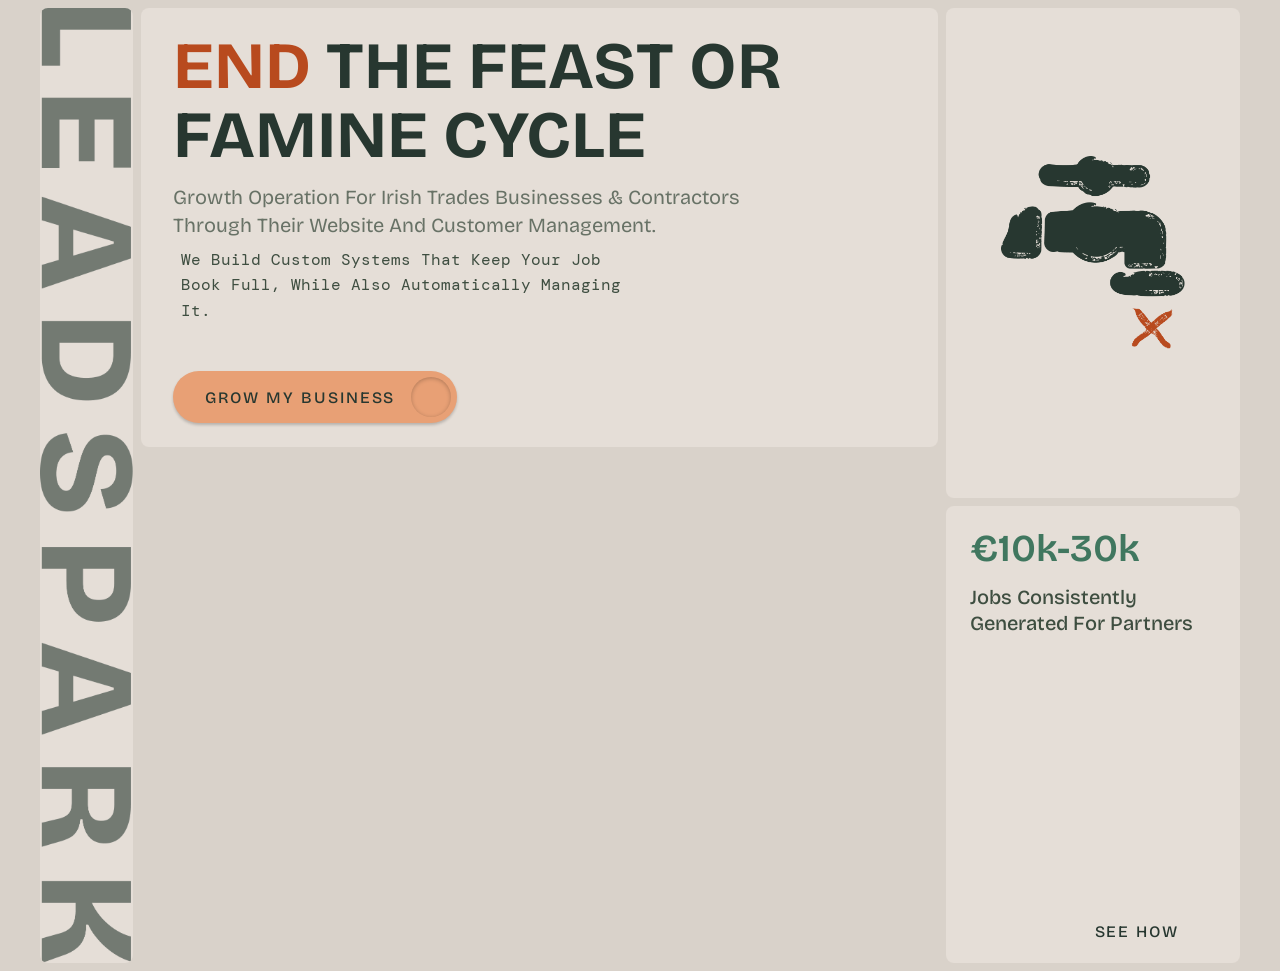
==== commit c252c0f5: "Fix hero grid: main bento hugs content, fill bentos stretch to match Grid rows now auto-size to the " ====
--- a/index.html
+++ b/index.html
@@ -38,15 +38,13 @@
       overflow: visible;
     }
 
-    /* 12-col / 2-row bento grid */
+    /* 12-col / 2-row bento grid — rows hug main content */
     .hero-grid {
       display: grid;
       grid-template-columns: repeat(12, 1fr);
-      grid-template-rows: 1fr 1fr;
+      grid-template-rows: auto auto;
       gap: var(--main-grid-hero-grid-gap);
       padding: var(--main-grid-hero-grid-gap);
-      flex: 1 0 0;
-      min-height: 0;
       overflow: visible;
     }
 
@@ -59,12 +57,18 @@
       flex-direction: column;
     }
 
-    /* Col 1 — LEADSPARK vertical text */
+    /* Fill bentos stretch to the row height set by the hug bento */
+    .bento--fill {
+      align-self: stretch;
+    }
+
+    /* Col 1 — LEADSPARK vertical text — fill */
     .bento--leadspark {
       grid-column: 1;
       grid-row: 1 / span 2;
       align-items: center;
       justify-content: center;
+      align-self: stretch;
     }
 
     .bento--leadspark img {
@@ -75,13 +79,15 @@
       opacity: 0.6;
     }
 
-    /* Col 2–9 — Main content */
+    /* Col 2–9 — Main content — hug bento, sets row height */
     .bento--main {
       grid-column: 2 / span 8;
       grid-row: 1 / span 2;
       justify-content: space-between;
       padding: 24px 32px 24px 32px;
       gap: 0;
+      align-self: start; /* hug: don't stretch, let content dictate height */
+      height: auto;
     }
 
     .bento--main__top {
@@ -331,13 +337,13 @@
           </div>
         </div>
 
-        <!-- Bento 3: Draught image -->
-        <div class="bento bento--image">
+        <!-- Bento 3: Draught image — fill -->
+        <div class="bento bento--image bento--fill">
           <img src="draught.png" alt="" aria-hidden="true" />
         </div>
 
-        <!-- Bento 4: Stats -->
-        <div class="bento bento--stats">
+        <!-- Bento 4: Stats — fill -->
+        <div class="bento bento--stats bento--fill">
           <div class="stats-text">
             <p class="stat-number">€10k-30k</p>
             <p class="stat-label">Jobs Consistently generated For Partners</p>
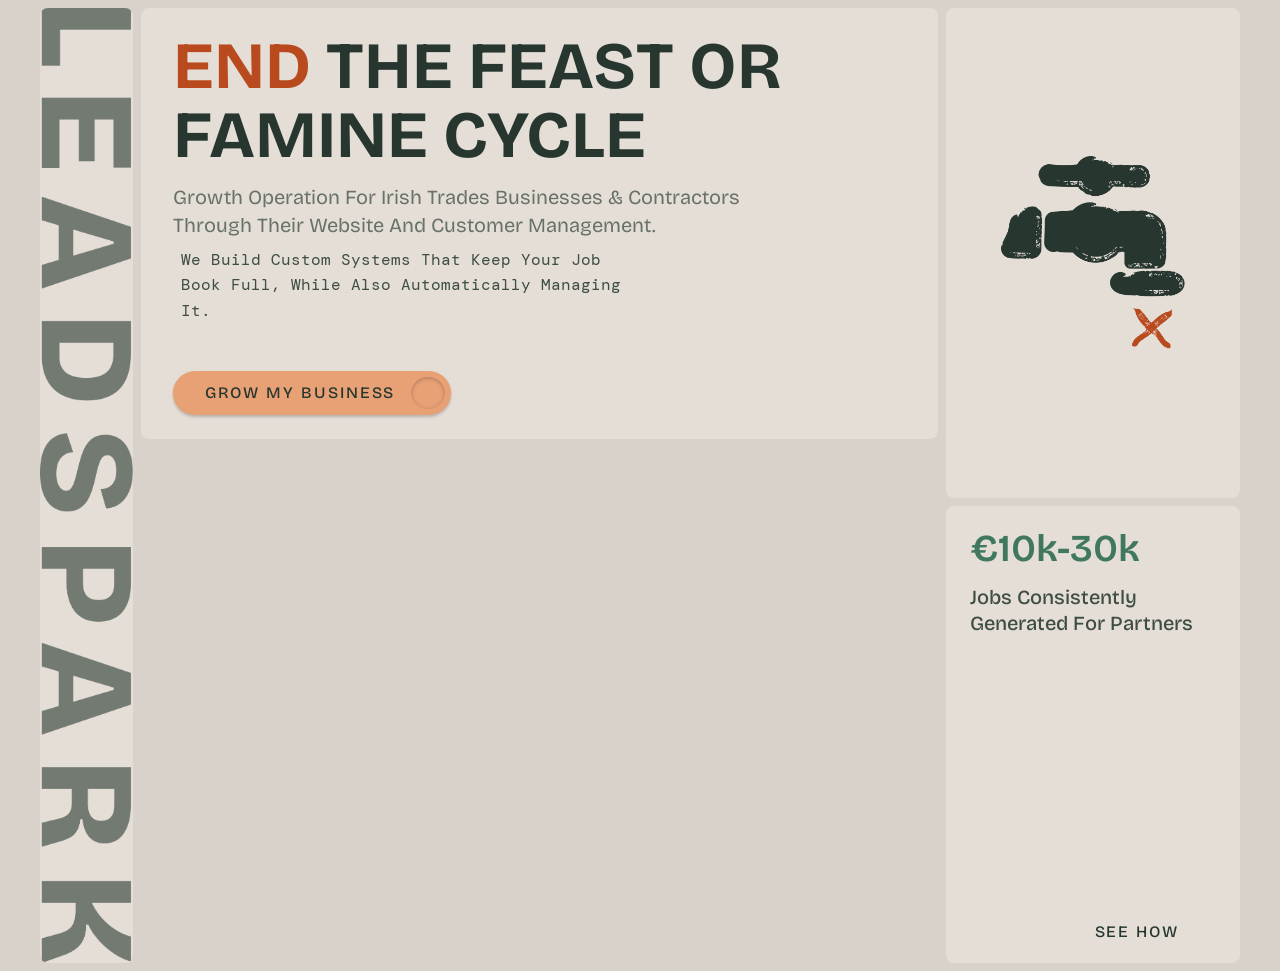
==== commit f8a800f3: "Fix cta-button to match Figma: recessed arrow circle with inset shadow Arrow icon circle now uses al" ====
--- a/index.html
+++ b/index.html
@@ -208,6 +208,7 @@
       box-shadow: var(--cta-button-shadow);
       text-decoration: none;
       transition: opacity 0.2s ease;
+      overflow: hidden;
     }
 
     .btn-cta:hover { opacity: 0.9; }
@@ -225,22 +226,44 @@
       font-variation-settings: 'opsz' 14, 'wdth' 100;
     }
 
+    /* Arrow circle — same bg as button, recessed with inset shadow */
     .btn-cta__icon {
-      display: flex;
-      align-items: center;
-      justify-content: center;
-      width: 40px;
-      height: 40px;
+      position: relative;
+      display: flex;
+      align-items: center;
+      justify-content: center;
+      align-self: stretch;
       border-radius: var(--button-radius);
+      flex-shrink: 0;
+      padding: 7px 16px;
+      overflow: hidden;
+    }
+
+    /* Base fill layer */
+    .btn-cta__icon::before {
+      content: '';
+      position: absolute;
+      inset: 0;
+      border-radius: inherit;
       background: var(--soft-ember);
-      box-shadow: var(--arrow-circle-shadow);
-      flex-shrink: 0;
-      padding: 7px 8px;
+    }
+
+    /* Inset shadow overlay — creates the recessed circle look */
+    .btn-cta__icon::after {
+      content: '';
+      position: absolute;
+      inset: 0;
+      border-radius: inherit;
+      box-shadow: inset 0px 1px 4px 0px rgba(0, 0, 0, 0.25);
+      pointer-events: none;
     }
 
     .btn-cta__icon img {
-      width: 100%;
-      height: auto;
+      position: relative;
+      z-index: 1;
+      aspect-ratio: 23 / 15.5;
+      flex: 1 0 0;
+      min-height: 1px;
       object-fit: contain;
       display: block;
     }
@@ -330,7 +353,7 @@
               <a href="#contact" class="btn-cta">
                 <span class="btn-cta__label">Grow My Business</span>
                 <span class="btn-cta__icon">
-                  <img src="https://www.figma.com/api/mcp/asset/62074d5b-d35d-48d4-bf4c-d26dbdeddb5b" alt="" aria-hidden="true" />
+                  <img src="https://www.figma.com/api/mcp/asset/6410c617-69c9-4a12-b06f-d64d6668a906" alt="" aria-hidden="true" />
                 </span>
               </a>
             </div>
